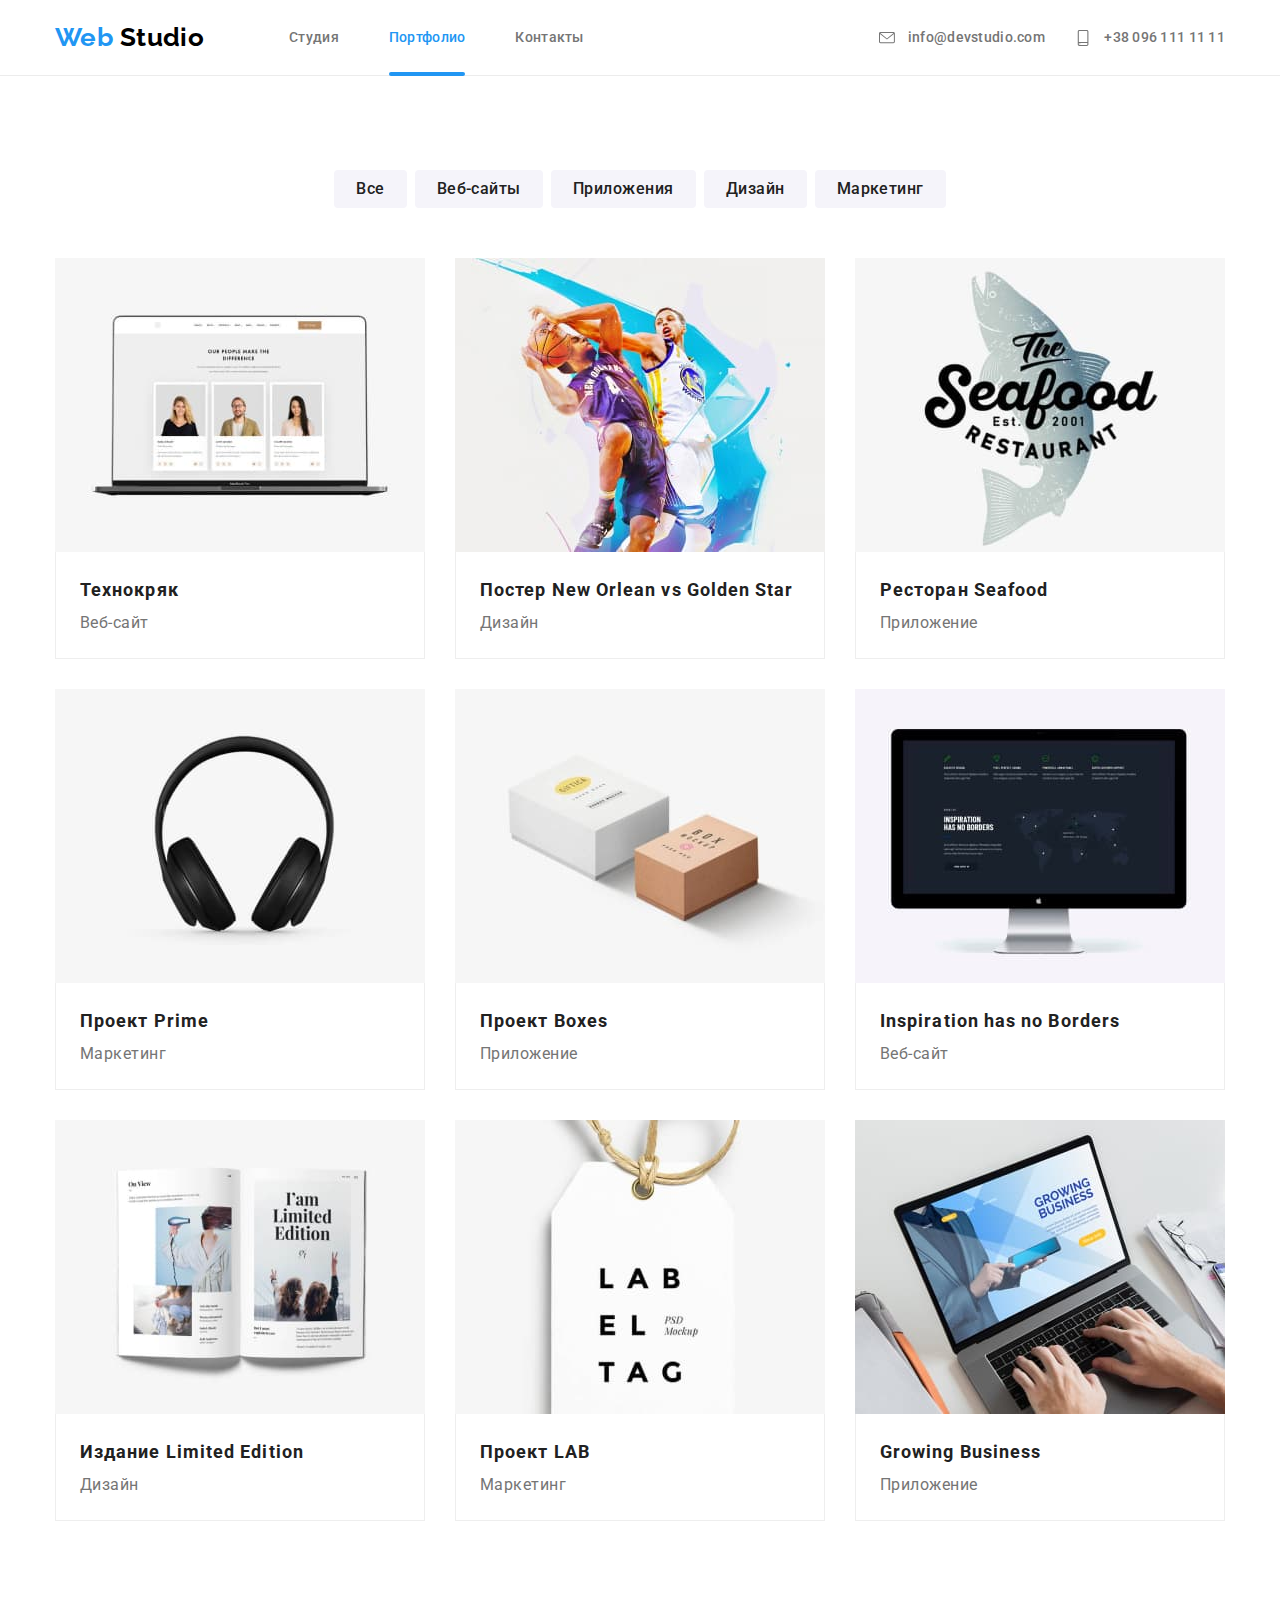
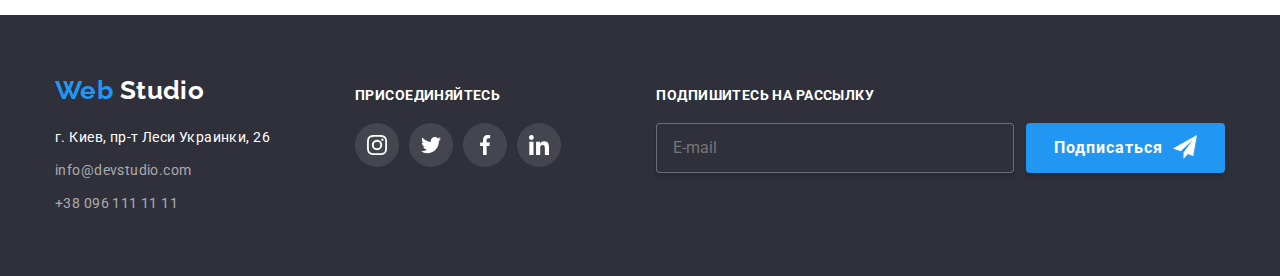
==== portfolio.html @ bd6f2a19 "hw08-ver_0_01" ====
<!DOCTYPE html>
<html lang="ru">
  <head>
    <meta charset="UTF-8" />
    <meta name="viewport" content="width=device-width, initial-scale=1.0" />
    <title>
      Web Studio::Portfolio
    </title>
    <link
      href="https://fonts.googleapis.com/css2?family=Raleway:wght@400;700&family=Roboto:wght@400;500;700;900&display=swap"
      rel="stylesheet"
    />
    <link rel="stylesheet" href="./css/main.min.css" />
  </head>

  <body>
    <header class="page-header">
      <div class="page-header__wrapper container">
        <a href="./index.html" class="logo page-header__logo">
          Web
          <span class="logo--black">Studio</span>
        </a>
        <nav class="page-header__nav">
          <ul class="nav-list">
            <li>
              <a href="./index.html" aria-label="Гланая страница">Студия</a>
            </li>
            <li>
              <a href="./portfolio.html" class="active" aria-label="Портфолио">Портфолио</a>
            </li>
            <li>
              <a href="#" aria-label="Контакты">Контакты</a>
            </li>
          </ul>
        </nav>

        <ul class="header-contacts">
          <li>
            <a href="mailto:info@devstudio.com" aria-label="Написать письмо нам">
              <span class="header-contacts__icon">
                <svg width="16" height="16">
                  <use href="./images/sprite-min.svg#icon-email"></use>
                </svg>
              </span>
              info@devstudio.com
            </a>
          </li>
          <li>
            <a href="tel:+380961111111" aria-label="Позвонить нам">
              <span class="header-contacts__icon">
                <svg width="16" height="16">
                  <use href="./images/sprite-min.svg#icon-phone"></use>
                </svg>
              </span>
              +38 096 111 11 11
            </a>
          </li>
        </ul>
      </div>
    </header>

    <main>
      <section class="section-portfolio container">
        <h1 class="visually-hidden">Портфолио</h1>
        <div class="portfolio-filter">
          <button type="button" class="portfolio-filter__item">Все</button>
          <button type="button" class="portfolio-filter__item">Веб-сайты</button>
          <button type="button" class="portfolio-filter__item">Приложения</button>
          <button type="button" class="portfolio-filter__item">Дизайн</button>
          <button type="button" class="portfolio-filter__item">Маркетинг</button>
        </div>
        <ul class="portfolio-list">
          <li>
            <a href="#">
              <div class="portfolio-list__img">
                <img src="./images/content/img/portfolio/img-1.jpg" alt="Изображение 1" />
                <div class="portfolio-list__p">
                  <p>
                    Технокряк это современная площадка распространения коронавируса. Компании
                    используют эту платформу для цифрового шпионажа и атак на защищённые сервера
                    конкурентов.Технокряк это современная площадка распространения коронавируса.
                    Компании используют эту платформу для цифрового шпионажа и атак на защищённые
                    сервера конкурентов.Технокряк это современная площадка распространения
                    коронавируса. Компании используют эту платформу для цифрового шпионажа и атак на
                    защищённые сервера конкурентов.Технокряк это современная площадка
                    распространения коронавируса. Компании используют эту платформу для цифрового
                    шпионажа и атак на защищённые сервера конкурентов.Технокряк это современная
                    площадка распространения коронавируса. Компании используют эту платформу для
                    цифрового шпионажа и атак на защищённые сервера конкурентов.Технокряк это
                    современная площадка распространения коронавируса. Компании используют эту
                    платформу для цифрового шпионажа и атак на защищённые сервера конкурентов.
                  </p>
                </div>
              </div>
              <!-- </div> -->
              <div class="portfolio-list__text">
                <h2>Технокряк</h2>
                <p>Веб-сайт</p>
              </div>
            </a>
          </li>
          <li>
            <a href="#">
              <div class="portfolio-list__img">
                <img src="./images/content/img/portfolio/img-2.jpg" alt="Изображение 2" />
                <div class="portfolio-list__p">
                  <p>
                    Технокряк это современная площадка распространения коронавируса. Компании
                    используют эту платформу для цифрового шпионажа и атак на защищённые сервера
                    конкурентов.
                  </p>
                </div>
              </div>
              <div class="portfolio-list__text">
                <h2>Постер New Orlean vs Golden Star</h2>
                <p>Дизайн</p>
              </div>
            </a>
          </li>
          <li>
            <a href="#">
              <div class="portfolio-list__img">
                <img src="./images/content/img/portfolio/img-3.jpg" alt="Изображение 3" />
                <div class="portfolio-list__p">
                  <p>
                    Технокряк это современная площадка распространения коронавируса. Компании
                    используют эту платформу для цифрового шпионажа и атак на защищённые сервера
                    конкурентов.
                  </p>
                </div>
              </div>
              <div class="portfolio-list__text">
                <h2>Ресторан Seafood</h2>
                <p>Приложение</p>
              </div>
            </a>
          </li>
          <li>
            <a href="#">
              <div class="portfolio-list__img">
                <img src="./images/content/img/portfolio/img-4.jpg" alt="Изображение 4" />
                <div class="portfolio-list__p">
                  <p>
                    Технокряк это современная площадка распространения коронавируса. Компании
                    используют эту платформу для цифрового шпионажа и атак на защищённые сервера
                    конкурентов.
                  </p>
                </div>
              </div>
              <div class="portfolio-list__text">
                <h2>Проект Prime</h2>
                <p>Маркетинг</p>
              </div>
            </a>
          </li>
          <li>
            <a href="#">
              <div class="portfolio-list__img">
                <img src="./images/content/img/portfolio/img-5.jpg" alt="Изображение 5" />
                <div class="portfolio-list__p">
                  <p>
                    Технокряк это современная площадка распространения коронавируса. Компании
                    используют эту платформу для цифрового шпионажа и атак на защищённые сервера
                    конкурентов.
                  </p>
                </div>
              </div>
              <div class="portfolio-list__text">
                <h2>Проект Boxes</h2>
                <p>Приложение</p>
              </div>
            </a>
          </li>
          <li>
            <a href="#">
              <div class="portfolio-list__img">
                <img src="./images/content/img/portfolio/img-6.jpg" alt="Изображение 6" />
                <div class="portfolio-list__p">
                  <p>
                    Технокряк это современная площадка распространения коронавируса. Компании
                    используют эту платформу для цифрового шпионажа и атак на защищённые сервера
                    конкурентов.
                  </p>
                </div>
              </div>
              <div class="portfolio-list__text">
                <h2>Inspiration has no Borders</h2>
                <p>Веб-сайт</p>
              </div>
            </a>
          </li>
          <li>
            <a href="#">
              <div class="portfolio-list__img">
                <img src="./images/content/img/portfolio/img-7.jpg" alt="Изображение 7" />
                <div class="portfolio-list__p">
                  <p>
                    Технокряк это современная площадка распространения коронавируса. Компании
                    используют эту платформу для цифрового шпионажа и атак на защищённые сервера
                    конкурентов.
                  </p>
                </div>
              </div>
              <div class="portfolio-list__text">
                <h2>Издание Limited Edition</h2>
                <p>Дизайн</p>
              </div>
            </a>
          </li>
          <li>
            <a href="#">
              <div class="portfolio-list__img">
                <img src="./images/content/img/portfolio/img-8.jpg" alt="Изображение 8" />
                <div class="portfolio-list__p">
                  <p>
                    Технокряк это современная площадка распространения коронавируса. Компании
                    используют эту платформу для цифрового шпионажа и атак на защищённые сервера
                    конкурентов.
                  </p>
                </div>
              </div>
              <div class="portfolio-list__text">
                <h2>Проект LAB</h2>
                <p>Маркетинг</p>
              </div>
            </a>
          </li>
          <li>
            <a href="#">
              <div class="portfolio-list__img">
                <img src="./images/content/img/portfolio/img-9.jpg" alt="Изображение 9" />
                <div class="portfolio-list__p">
                  <p>
                    Технокряк это современная площадка распространения коронавируса. Компании
                    используют эту платформу для цифрового шпионажа и атак на защищённые сервера
                    конкурентов.
                  </p>
                </div>
              </div>
              <div class="portfolio-list__text">
                <h2>Growing Business</h2>
                <p>Приложение</p>
              </div>
            </a>
          </li>
        </ul>
      </section>
    </main>

    <!-- Footer -->
    <footer class="page-footer">
      <div class="page-footer__wrapper container">
        <!-- Contacts -->
        <section class="footer-left">
          <h2 class="visually-hidden">
            Контакты
          </h2>
          <a href="./index.html" class="logo footer-left__logo">
            Web
            <span class="logo--white">Studio</span>
          </a>
          <address class="footer-contacts">
            <ul class="footer-contacts__list">
              <li>
                <p>
                  г. Киев, пр-т Леси Украинки, 26
                </p>
              </li>
              <li>
                <a href="mailto:info@devstudio.com">info@devstudio.com</a>
              </li>
              <li>
                <a href="tel:+380961111111">+38 096 111 11 11</a>
              </li>
            </ul>
          </address>
        </section>

        <!-- Follow me -->
        <section class="footer-center footer-section-follow-me">
          <h2 class="visually-hidden">Мы в социальных сетях</h2>
          <b>присоединяйтесь</b>
          <ul class="footer-follow-me">
            <li>
              <a href="#" aria-label="Ссылка на Instagram" class="social-icon social-icon--dark">
                <svg width="20px" height="20px">
                  <use href="./images/sprite-min.svg#icon-instagram"></use>
                </svg>
              </a>
            </li>
            <li>
              <a href="#" aria-label="Ссылка на Twitter" class="social-icon social-icon--dark">
                <svg width="20px" height="20px">
                  <use href="./images/sprite-min.svg#icon-twitter"></use>
                </svg>
              </a>
            </li>
            <li>
              <a href="#" aria-label="Ссылка на Facebook" class="social-icon social-icon--dark">
                <svg width="20px" height="20px">
                  <use href="./images/sprite-min.svg#icon-facebook"></use>
                </svg>
              </a>
            </li>
            <li>
              <a href="#" aria-label="Ссылка на Linkedin" class="social-icon social-icon--dark">
                <svg width="20px" height="20px">
                  <use href="./images/sprite-min.svg#icon-linkedin"></use>
                </svg>
              </a>
            </li>
          </ul>
        </section>

        <!-- Subscribe -->
        <section class="footer-right footer-section-subscribe">
          <h2 class="visually-hidden">Подписка на рассылку</h2>
          <b>Подпишитесь на рассылку</b>
          <form class="form-subscribe" autocomplete="off">
            <label class="form-subscribe-field">
              <input type="email" class="form-subscribe-input" name="mail" placeholder="E-mail" />
            </label>
            <button type="submit" class="form-subscribe-submit">
              <span class="form-subscribe-label">Подписаться</span>
              <span class="form-subscribe-icon">
                <svg width="24px" height="24px">
                  <use href="./images/sprite-min.svg#icon-send"></use>
                </svg>
              </span>
            </button>
          </form>
        </section>
      </div>
    </footer>
  </body>
</html>
---- css/main.min.css ----
/*! modern-normalize v0.7.0 | MIT License | https://github.com/sindresorhus/modern-normalize */*,*::before,*::after{-webkit-box-sizing:border-box;box-sizing:border-box}:root{-moz-tab-size:4;-o-tab-size:4;tab-size:4}html{line-height:1.15;-webkit-text-size-adjust:100%}body{margin:0}body{font-family:system-ui,-apple-system,"Segoe UI",Roboto,Helvetica,Arial,sans-serif,"Apple Color Emoji","Segoe UI Emoji"}hr{height:0}abbr[title]{-webkit-text-decoration:underline dotted;text-decoration:underline dotted}b,strong{font-weight:bolder}code,kbd,samp,pre{font-family:ui-monospace, SFMono-Regular, Consolas, 'Liberation Mono', Menlo, monospace;font-size:1em}small{font-size:80%}sub,sup{font-size:75%;line-height:0;position:relative;vertical-align:baseline}sub{bottom:-0.25em}sup{top:-0.5em}button,input,optgroup,select,textarea{font-family:inherit;font-size:100%;line-height:1.15;margin:0}button,select{text-transform:none}button,[type='button'],[type='reset'],[type='submit']{-webkit-appearance:button}button::-moz-focus-inner,[type='button']::-moz-focus-inner,[type='reset']::-moz-focus-inner,[type='submit']::-moz-focus-inner{border-style:none;padding:0}button:-moz-focusring,[type='button']:-moz-focusring,[type='reset']:-moz-focusring,[type='submit']:-moz-focusring{outline:1px dotted ButtonText}legend{padding:0}progress{vertical-align:baseline}[type='number']::-webkit-inner-spin-button,[type='number']::-webkit-outer-spin-button{height:auto}[type='search']{-webkit-appearance:textfield;outline-offset:-2px}[type='search']::-webkit-search-decoration{-webkit-appearance:none}::-webkit-file-upload-button{-webkit-appearance:button;font:inherit}summary{display:list-item}ul{margin:0;padding:0;list-style:none}.section-works h2,.section-team h2,.section-clients h2,.modal h2{margin-bottom:50px;font-size:36px;font-weight:700;letter-spacing:.03em;line-height:1.17;color:#212121}.skills-list h3,.works-list__descr h3{text-align:left;font-size:14px;font-weight:700;text-transform:uppercase;letter-spacing:.03em;line-height:1.14;color:#212121}body{font-family:"Roboto",sans-serif;font-size:14px;letter-spacing:.03em;background-color:#fff;color:#757575}a,a:visited{text-decoration:none}h1,h2,h3,h4,h5,h6{margin:0;text-align:center}img{display:block}.container{width:1200px;margin-left:auto;margin-right:auto;padding:0 15px}.visually-hidden{position:absolute;width:1px;height:1px;margin:-1px;border:0;padding:0;clip:rect(0 0 0 0);overflow:hidden}.logo{display:inline-block;font-family:"Raleway",sans-serif;font-size:26px;font-weight:700;line-height:1.19;color:#2196f3}.logo:visited{color:#2196f3}.logo--black{color:#000}.logo--white{color:#fff}.social-icon{display:-webkit-box;display:-ms-flexbox;display:flex;-webkit-box-align:center;-ms-flex-align:center;align-items:center;-webkit-box-pack:center;-ms-flex-pack:center;justify-content:center;width:44px;height:44px;border-radius:50%;background-color:#fff;fill:#afb1b8;-webkit-transition:background-color 250ms cubic-bezier(0.4, 0, 0.2, 1) 0ms,fill 250ms cubic-bezier(0.4, 0, 0.2, 1) 0ms;transition:background-color 250ms cubic-bezier(0.4, 0, 0.2, 1) 0ms,fill 250ms cubic-bezier(0.4, 0, 0.2, 1) 0ms}.social-icon--dark{background-color:rgba(255,255,255,0.1);fill:#fff}.social-icon:hover,.social-icon:focus{background-color:#2196f3;fill:#fff}.page-header{border-bottom:1px solid #ececec}.page-header__wrapper{display:-webkit-box;display:-ms-flexbox;display:flex;-webkit-box-align:center;-ms-flex-align:center;align-items:center;-webkit-box-pack:start;-ms-flex-pack:start;justify-content:flex-start}.page-header__logo{margin-right:85px}.page-header__nav{margin-right:auto}.nav-list{display:-webkit-box;display:-ms-flexbox;display:flex;font-weight:500;letter-spacing:.02em}.nav-list>li:not(:last-child){margin-right:50px}.nav-list>li>a{display:block;position:relative;line-height:75px;color:inherit;-webkit-transition:color 250ms cubic-bezier(0.4, 0, 0.2, 1) 0ms;transition:color 250ms cubic-bezier(0.4, 0, 0.2, 1) 0ms}.nav-list a:hover,.nav-list a:focus,.nav-list .active{color:#2196f3}.nav-list .active::after{content:'';position:absolute;left:0;bottom:-1px;width:100%;height:4px;border-radius:2px;background-color:#2196f3}.header-contacts{display:-webkit-box;display:-ms-flexbox;display:flex;-webkit-box-align:center;-ms-flex-align:center;align-items:center;-webkit-box-pack:start;-ms-flex-pack:start;justify-content:flex-start}.header-contacts>li:not(:last-child){margin-right:30px}.header-contacts a{font-weight:500;letter-spacing:.02em;color:inherit;fill:currentColor;-webkit-transition:color 250ms cubic-bezier(0.4, 0, 0.2, 1) 0ms,fill 250ms cubic-bezier(0.4, 0, 0.2, 1) 0ms;transition:color 250ms cubic-bezier(0.4, 0, 0.2, 1) 0ms,fill 250ms cubic-bezier(0.4, 0, 0.2, 1) 0ms}.header-contacts a:hover,.header-contacts a:focus{color:#2196f3;fill:#2196f3}.header-contacts__icon{padding-right:10px;vertical-align:middle;line-height:0}.section-hero{max-width:1600px;margin-left:auto;margin-right:auto;margin-bottom:94px;padding:200px 0;text-align:center;background-color:#000;background-image:-webkit-gradient(linear, left top, right top, from(rgba(47,48,58,0.8)), to(rgba(47,48,58,0.8))),url("../images/decor/img/hero.jpg");background-image:linear-gradient(to right, rgba(47,48,58,0.8), rgba(47,48,58,0.8)),url("../images/decor/img/hero.jpg");background-repeat:no-repeat;background-position:center;background-size:cover}.section-hero h1{margin:0;margin-bottom:30px;font-size:44px;font-weight:900;text-transform:uppercase;letter-spacing:0.06em;line-height:1.36;color:#fff}.section-hero a{display:inline-block;padding:10px 32px;font-size:16px;font-weight:700;letter-spacing:.06em;line-height:1.88;background-color:#2196f3;color:#fff;border-radius:4px;-webkit-box-shadow:0 0 4px rgba(0,0,0,0.15);box-shadow:0 0 4px rgba(0,0,0,0.15)}.section-skills{margin-bottom:94px}.skills-list{display:-webkit-box;display:-ms-flexbox;display:flex;margin:0 -15px}.skills-list>li{width:calc((100% - 120px) / 4);margin:0 15px}.skills-list h3{margin-bottom:10px}.skills-list p{margin:0;line-height:1.71}.skills-list__svg{margin-bottom:30px;padding:25px 0;line-height:0;text-align:center;background-color:#f5f4fa;border-radius:4px}.section-works{margin-bottom:94px}.works-list{display:-webkit-box;display:-ms-flexbox;display:flex;margin:0 -15px}.works-list>li{display:-webkit-box;display:-ms-flexbox;display:flex;position:relative;margin:0 15px}.works-list__descr{position:absolute;left:0;bottom:0;width:100%;padding:27px 0;background-color:rgba(47,48,58,0.8)}.works-list__descr h3{text-align:center;color:#fff}.section-team{margin-bottom:94px;padding:94px 0;background-color:#f5f4fa}.team-list{display:-webkit-box;display:-ms-flexbox;display:flex;margin:0 -15px}.team-list>li{margin:0 15px;background-color:#fff;border-radius:0px 0px 4px 4px;-webkit-box-shadow:0px 2px 1px rgba(0,0,0,0.2),0px 1px 1px rgba(0,0,0,0.14),0px 1px 3px rgba(0,0,0,0.12);box-shadow:0px 2px 1px rgba(0,0,0,0.2),0px 1px 1px rgba(0,0,0,0.14),0px 1px 3px rgba(0,0,0,0.12)}.team-list h3{margin-top:30px;margin-bottom:10px;font-size:16px;font-weight:500;line-height:1.19;color:#212121}.team-list p{margin:0;font-size:16px;line-height:1.19;text-align:center}.team-list__social{display:-webkit-box;display:-ms-flexbox;display:flex;margin-top:16px;margin-bottom:24px;margin-left:27px;margin-right:27px}.team-list__social>li{margin:0 5px}.section-clients{margin-bottom:94px}.clients-list{display:-webkit-box;display:-ms-flexbox;display:flex;margin:0 -15px}.clients-list>li{width:170px;margin:0 15px;text-align:center}.clients-list__link{display:-webkit-box;display:-ms-flexbox;display:flex;-webkit-box-align:center;-ms-flex-align:center;align-items:center;-webkit-box-pack:center;-ms-flex-pack:center;justify-content:center;height:90px;border:1px solid;border-radius:4px;border-color:#afb1b8;fill:#afb1b8;-webkit-transition:border-color 250ms cubic-bezier(0.4, 0, 0.2, 1) 0ms,fill 250ms cubic-bezier(0.4, 0, 0.2, 1) 0ms;transition:border-color 250ms cubic-bezier(0.4, 0, 0.2, 1) 0ms,fill 250ms cubic-bezier(0.4, 0, 0.2, 1) 0ms}.clients-list__link:hover,.clients-list__link:focus{border-color:#2196f3;fill:#2196f3}.page-footer{padding:60px 0px;background-color:#2f303a}.page-footer b{display:block;margin-bottom:20px;text-transform:uppercase;color:#fff}.page-footer__wrapper{display:-webkit-box;display:-ms-flexbox;display:flex}.footer-left{width:300px}.footer-left__logo{margin-bottom:20px}.footer-contacts{font-style:normal;line-height:1.71}.footer-contacts__list>li:not(:last-child){padding-bottom:9px}.footer-contacts__list p{margin:0;color:#fff}.footer-contacts__list a{color:rgba(255,255,255,0.6)}.footer-center{margin-top:12px;margin-right:auto}.footer-follow-me{display:-webkit-box;display:-ms-flexbox;display:flex;margin-left:-5px;margin-right:-5px}.footer-follow-me>li{margin:0 5px}.footer-right{margin-top:12px}.form-subscribe{display:-webkit-inline-box;display:-ms-inline-flexbox;display:inline-flex;-webkit-box-align:center;-ms-flex-align:center;align-items:center;-webkit-box-pack:center;-ms-flex-pack:center;justify-content:center}.form-subscribe-input{width:358px;padding:14px 16px;margin:0;font-size:16px;line-height:1.25;color:rgba(255,255,255,0.6);border:1px solid rgba(255,255,255,0.3);-webkit-box-shadow:0px 4px 4px rgba(0,0,0,0.15);box-shadow:0px 4px 4px rgba(0,0,0,0.15);border-radius:4px;background-color:#2f303a;cursor:pointer;-webkit-transition:border-color 250ms cubic-bezier(0.4, 0, 0.2, 1) 0ms;transition:border-color 250ms cubic-bezier(0.4, 0, 0.2, 1) 0ms}.form-subscribe-input:focus{outline:none;border-color:#2196f3;cursor:text}.form-subscribe-submit{display:-webkit-box;display:-ms-flexbox;display:flex;-webkit-box-align:center;-ms-flex-align:center;align-items:center;-webkit-box-pack:center;-ms-flex-pack:center;justify-content:center;margin-left:12px;padding:10px 28px;cursor:pointer;background:#2196f3;border:none;border-radius:4px;-webkit-box-shadow:0px 4px 4px rgba(0,0,0,0.15);box-shadow:0px 4px 4px rgba(0,0,0,0.15);fill:#fff}.form-subscribe-label{font-size:16px;font-weight:700;line-height:1.88;letter-spacing:.06em;color:#fff}.form-subscribe-icon{margin-left:10px}.backdrop{position:fixed;top:0;left:0;width:100%;height:100%;background-color:rgba(0,0,0,0.2);opacity:1;-webkit-transition:opacity 250ms cubic-bezier(0.4, 0, 0.2, 1) 0ms;transition:opacity 250ms cubic-bezier(0.4, 0, 0.2, 1) 0ms}.backdrop.is-hidden{opacity:0;pointer-events:none}.modal{position:absolute;top:50%;left:50%;width:528px;padding:40px;-webkit-transform:translate(-50%, -50%) scale(1);transform:translate(-50%, -50%) scale(1);background-color:#fff;border-radius:4px;-webkit-box-shadow:0px 2px 1px rgba(0,0,0,0.2),0px 1px 1px rgba(0,0,0,0.14),0px 1px 3px rgba(0,0,0,0.12);box-shadow:0px 2px 1px rgba(0,0,0,0.2),0px 1px 1px rgba(0,0,0,0.14),0px 1px 3px rgba(0,0,0,0.12);-webkit-transition:-webkit-transform 250ms cubic-bezier(0.4, 0, 0.2, 1) 0ms;transition:-webkit-transform 250ms cubic-bezier(0.4, 0, 0.2, 1) 0ms;transition:transform 250ms cubic-bezier(0.4, 0, 0.2, 1) 0ms;transition:transform 250ms cubic-bezier(0.4, 0, 0.2, 1) 0ms, -webkit-transform 250ms cubic-bezier(0.4, 0, 0.2, 1) 0ms}.backdrop.is-hidden .modal{-webkit-transform:translate(-50%, -50%) scale(1.05);transform:translate(-50%, -50%) scale(1.05)}.modal h2{margin:0;margin-bottom:12px;font-size:20px;line-height:1.15}.btn-close{position:absolute;top:0;right:0;width:30px;height:30px;margin-top:8px;margin-right:8px;padding:0;line-height:0;cursor:pointer;border:1px solid rgba(0,0,0,0.1);border-radius:50%;background-color:#fff;fill:#000;-webkit-transition:fill 250ms cubic-bezier(0.4, 0, 0.2, 1) 0ms;transition:fill 250ms cubic-bezier(0.4, 0, 0.2, 1) 0ms}.btn-close:hover,.btn-close:focus{fill:#2196f3}.textarea-wrapper{position:relative;height:120px}.form-callback{padding-top:18px}.form-callback-field{position:relative;display:block;margin-bottom:28px}.form-callback-input{width:100%;margin:0;padding:12px 18px;padding-left:42px;font-size:14px;line-height:1.14;color:#757575;border:1px solid;border-color:rgba(33,33,33,0.2);border-radius:4px;cursor:pointer;-webkit-transition:border-color 250ms cubic-bezier(0.4, 0, 0.2, 1) 0ms;transition:border-color 250ms cubic-bezier(0.4, 0, 0.2, 1) 0ms}.form-callback-input:focus{outline:none;border-color:#2196f3}.form-callback-icon{position:absolute;top:50%;left:19px;-webkit-transform:translateY(-50%);transform:translateY(-50%);fill:#212121;-webkit-transition:fill 250ms cubic-bezier(0.4, 0, 0.2, 1) 0ms;transition:fill 250ms cubic-bezier(0.4, 0, 0.2, 1) 0ms}.form-callback-input:focus ~ .form-callback-icon{fill:#2196f3}.form-callback-icon--checkbox{display:inline-block;width:16px;height:15px;cursor:pointer;border:2px solid;border-color:#212121;border-radius:2px;background-color:#fff;-webkit-transition:border-color 250ms cubic-bezier(0.4, 0, 0.2, 1) 0ms,background-color 250ms cubic-bezier(0.4, 0, 0.2, 1) 0ms;transition:border-color 250ms cubic-bezier(0.4, 0, 0.2, 1) 0ms,background-color 250ms cubic-bezier(0.4, 0, 0.2, 1) 0ms}.form-callback-checkbox--input:focus ~ .form-callback-icon--checkbox{border:2px solid #2196f3;border-radius:2px}.form-callback-checkbox--input:checked ~ .form-callback-icon--checkbox{background-color:#2196f3;background-image:url("../images/decor/svg/src/check-full.svg");background-size:contain;background-origin:border-box;border:2px solid;border-color:transparent}.form-callback-label{position:absolute;top:50%;left:42px;font-size:14px;line-height:1.14;letter-spacing:.01em;color:#757575;-webkit-transform:translate(0px, -50%);transform:translate(0px, -50%);-webkit-transition:font-size 250ms cubic-bezier(0.4, 0, 0.2, 1) 0ms,line-height 250ms cubic-bezier(0.4, 0, 0.2, 1) 0ms,color 250ms cubic-bezier(0.4, 0, 0.2, 1) 0ms,-webkit-transform 250ms cubic-bezier(0.4, 0, 0.2, 1) 0ms;transition:font-size 250ms cubic-bezier(0.4, 0, 0.2, 1) 0ms,line-height 250ms cubic-bezier(0.4, 0, 0.2, 1) 0ms,color 250ms cubic-bezier(0.4, 0, 0.2, 1) 0ms,-webkit-transform 250ms cubic-bezier(0.4, 0, 0.2, 1) 0ms;transition:font-size 250ms cubic-bezier(0.4, 0, 0.2, 1) 0ms,line-height 250ms cubic-bezier(0.4, 0, 0.2, 1) 0ms,color 250ms cubic-bezier(0.4, 0, 0.2, 1) 0ms,transform 250ms cubic-bezier(0.4, 0, 0.2, 1) 0ms;transition:font-size 250ms cubic-bezier(0.4, 0, 0.2, 1) 0ms,line-height 250ms cubic-bezier(0.4, 0, 0.2, 1) 0ms,color 250ms cubic-bezier(0.4, 0, 0.2, 1) 0ms,transform 250ms cubic-bezier(0.4, 0, 0.2, 1) 0ms,-webkit-transform 250ms cubic-bezier(0.4, 0, 0.2, 1) 0ms}.form-callback-input:focus ~ .form-callback-label,.form-callback-input:not(:placeholder-shown) ~ .form-callback-label{font-size:12px;line-height:1.17;color:#2196f3;-webkit-transform:translate(-23px, -40px);transform:translate(-23px, -40px)}.form-callback-textarea{width:100%;height:100%;padding:12px 16px;resize:none;cursor:pointer;font-size:14px;letter-spacing:.01em;line-height:1.14;border:1px solid;border-color:rgba(33,33,33,0.2);border-radius:4px;color:#757575;-webkit-transition:border-color 250ms cubic-bezier(0.4, 0, 0.2, 1) 0ms;transition:border-color 250ms cubic-bezier(0.4, 0, 0.2, 1) 0ms}.form-callback-textarea:focus{cursor:text;outline:none;border-color:#2196f3}.form-callback-text{position:absolute;top:0;left:0;font-size:14px;line-height:1.14;letter-spacing:.01em;color:#757575;-webkit-transform:translate(16px, 12px);transform:translate(16px, 12px);-webkit-transition:font-size 250ms cubic-bezier(0.4, 0, 0.2, 1) 0ms,line-height 250ms cubic-bezier(0.4, 0, 0.2, 1) 0ms,color 250ms cubic-bezier(0.4, 0, 0.2, 1) 0ms,-webkit-transform 250ms cubic-bezier(0.4, 0, 0.2, 1) 0ms;transition:font-size 250ms cubic-bezier(0.4, 0, 0.2, 1) 0ms,line-height 250ms cubic-bezier(0.4, 0, 0.2, 1) 0ms,color 250ms cubic-bezier(0.4, 0, 0.2, 1) 0ms,-webkit-transform 250ms cubic-bezier(0.4, 0, 0.2, 1) 0ms;transition:font-size 250ms cubic-bezier(0.4, 0, 0.2, 1) 0ms,line-height 250ms cubic-bezier(0.4, 0, 0.2, 1) 0ms,color 250ms cubic-bezier(0.4, 0, 0.2, 1) 0ms,transform 250ms cubic-bezier(0.4, 0, 0.2, 1) 0ms;transition:font-size 250ms cubic-bezier(0.4, 0, 0.2, 1) 0ms,line-height 250ms cubic-bezier(0.4, 0, 0.2, 1) 0ms,color 250ms cubic-bezier(0.4, 0, 0.2, 1) 0ms,transform 250ms cubic-bezier(0.4, 0, 0.2, 1) 0ms,-webkit-transform 250ms cubic-bezier(0.4, 0, 0.2, 1) 0ms}.form-callback-textarea:focus ~ .form-callback-text,.form-callback-textarea:not(:placeholder-shown) ~ .form-callback-text{font-size:12px;line-height:1.17;color:#2196f3;-webkit-transform:translate(17px, -19px);transform:translate(17px, -19px)}.form-callback-text--checkbox{margin-left:7px;margin-right:4px;cursor:pointer}.form-callback-checkbox{display:-webkit-box;display:-ms-flexbox;display:flex;-webkit-box-align:center;-ms-flex-align:center;align-items:center;-webkit-box-pack:center;-ms-flex-pack:center;justify-content:center;margin-top:20px;margin-bottom:30px}.form-callback-checkbox--input{position:absolute;top:0;left:0;-webkit-appearance:none;-moz-appearance:none;appearance:none}.form-callback-checkbox a{color:#2196f3;text-decoration:underline}.form-callback-submit{display:block;width:200px;height:50px;margin-left:auto;margin-right:auto;padding:0;cursor:pointer;font-size:16px;font-weight:bold;letter-spacing:.06em;line-height:1.88;color:#fff;background-color:#2196f3;border:none;border-radius:4px;-webkit-box-shadow:0px 4px 4px rgba(0,0,0,0.15);box-shadow:0px 4px 4px rgba(0,0,0,0.15);-webkit-transition:background-color 250ms cubic-bezier(0.4, 0, 0.2, 1) 0ms;transition:background-color 250ms cubic-bezier(0.4, 0, 0.2, 1) 0ms}.form-callback-submit:hover,.form-callback-submit:focus{background-color:#188ce8}.section-portfolio{margin:94px auto}.section-portfolio p{margin:0}.portfolio-filter{display:-webkit-box;display:-ms-flexbox;display:flex;-webkit-box-align:center;-ms-flex-align:center;align-items:center;-webkit-box-pack:center;-ms-flex-pack:center;justify-content:center;margin-bottom:50px}.portfolio-filter__item{padding:6px 22px;cursor:pointer;font-size:16px;font-weight:500;line-height:1.62;letter-spacing:.03em;color:#212121;text-align:center;border:none;border-radius:4px;-webkit-box-shadow:none;box-shadow:none;background-color:#f5f4fa;-webkit-transition:all 250ms cubic-bezier(0.4, 0, 0.2, 1) 0ms;transition:all 250ms cubic-bezier(0.4, 0, 0.2, 1) 0ms}.portfolio-filter__item:not(:last-child){margin-right:8px}.portfolio-filter__item:hover,.portfolio-filter__item:focus{color:#fff;background-color:#2196f3;-webkit-box-shadow:0px 2px 2px rgba(0,0,0,0.12),0px 1px 2px rgba(0,0,0,0.08),0px 3px 1px rgba(0,0,0,0.1);box-shadow:0px 2px 2px rgba(0,0,0,0.12),0px 1px 2px rgba(0,0,0,0.08),0px 3px 1px rgba(0,0,0,0.1)}.portfolio-list{display:-webkit-box;display:-ms-flexbox;display:flex;-ms-flex-wrap:wrap;flex-wrap:wrap}.portfolio-list>li{width:calc((100% - 60px) / 3)}.portfolio-list>li>a{display:block;position:relative;overflow:hidden;-webkit-box-shadow:none;box-shadow:none;-webkit-transition:-webkit-box-shadow 250ms cubic-bezier(0.4, 0, 0.2, 1) 0ms;transition:-webkit-box-shadow 250ms cubic-bezier(0.4, 0, 0.2, 1) 0ms;transition:box-shadow 250ms cubic-bezier(0.4, 0, 0.2, 1) 0ms;transition:box-shadow 250ms cubic-bezier(0.4, 0, 0.2, 1) 0ms, -webkit-box-shadow 250ms cubic-bezier(0.4, 0, 0.2, 1) 0ms}.portfolio-list>li>a:hover,.portfolio-list>li>a:focus{-webkit-box-shadow:1px 4px 6px rgba(0,0,0,0.16),0px 4px 4px rgba(0,0,0,0.06),0px 1px 1px rgba(0,0,0,0.12);box-shadow:1px 4px 6px rgba(0,0,0,0.16),0px 4px 4px rgba(0,0,0,0.06),0px 1px 1px rgba(0,0,0,0.12)}.portfolio-list>li:not(:nth-child(3n)){margin-right:30px}.portfolio-list>li:not(:nth-last-child(-n+3)){margin-bottom:30px}.portfolio-list__img{position:relative}.portfolio-list__p{position:absolute;left:0;height:100%;padding:63px 24px;background-color:rgba(33,150,243,0.9);overflow:hidden;opacity:0;-webkit-transform:translateY(0);transform:translateY(0);-webkit-transition:-webkit-transform 250ms cubic-bezier(0.4, 0, 0.2, 1) 0ms;transition:-webkit-transform 250ms cubic-bezier(0.4, 0, 0.2, 1) 0ms;transition:transform 250ms cubic-bezier(0.4, 0, 0.2, 1) 0ms;transition:transform 250ms cubic-bezier(0.4, 0, 0.2, 1) 0ms, -webkit-transform 250ms cubic-bezier(0.4, 0, 0.2, 1) 0ms}.portfolio-list__p p{display:block;height:100%;overflow:hidden;font-size:18px;line-height:1.56;letter-spacing:.03em;color:#fff}.portfolio-list>li>a:hover .portfolio-list__p,.portfolio-list>li>a:focus .portfolio-list__p{-webkit-transform:translateY(-100%);transform:translateY(-100%);opacity:1}.portfolio-list__text{position:relative;padding:20px 24px;border:1px solid #eee;border-top:none;background-color:#fff}.portfolio-list__text h2{text-align:left;font-weight:700;font-size:18px;line-height:2;letter-spacing:.06em;color:#212121}.portfolio-list__text p{font-size:16px;line-height:1.88;letter-spacing:.03em;color:#757575}
/*# sourceMappingURL=main.min.css.map */
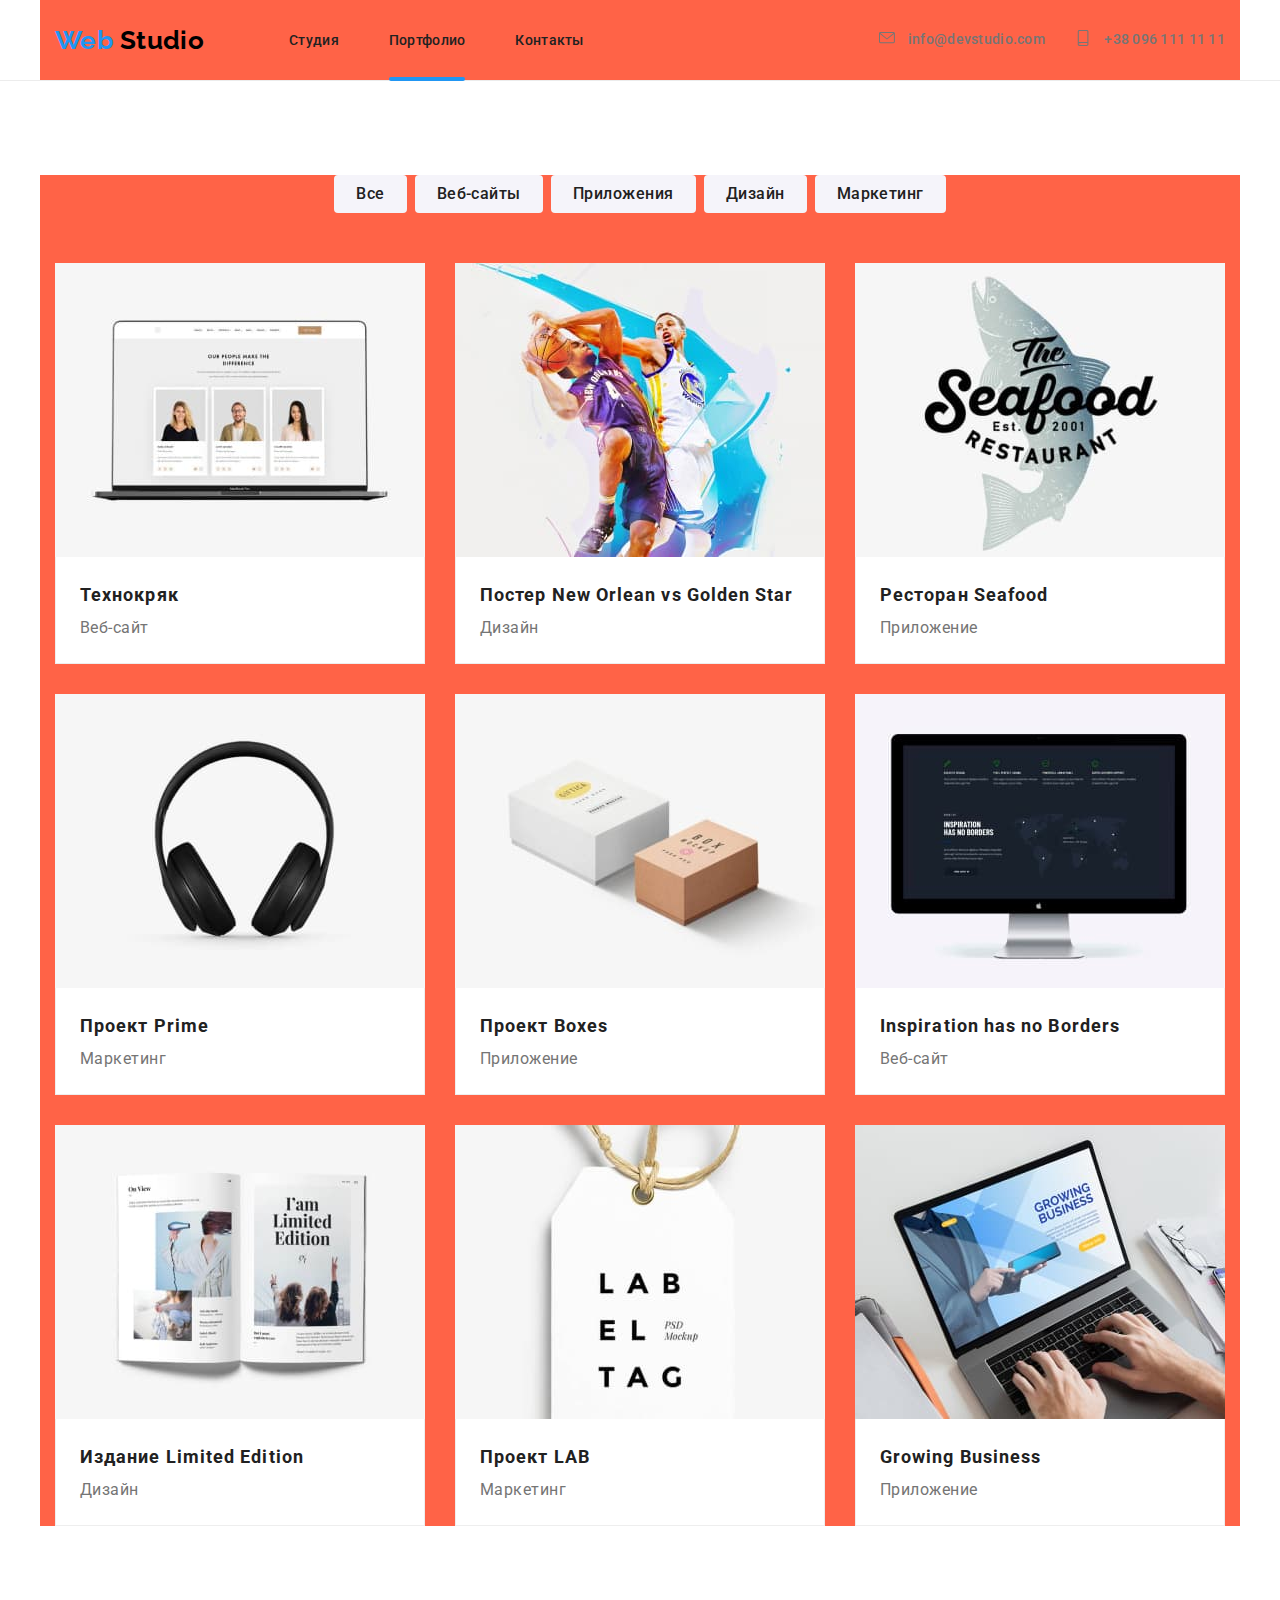
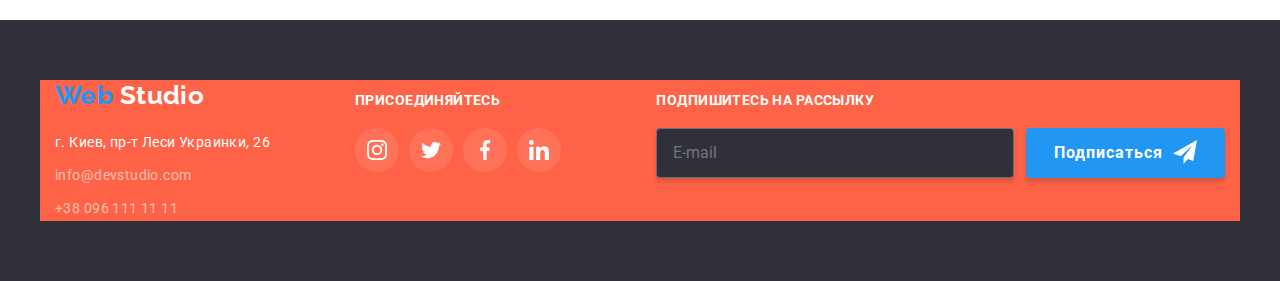
==== commit 3f275d5d: "hw08-ver_0_03" ====
--- a/portfolio.html
+++ b/portfolio.html
@@ -15,47 +15,68 @@
 
   <body>
     <header class="page-header">
-      <div class="page-header__wrapper container">
-        <a href="./index.html" class="logo page-header__logo">
-          Web
-          <span class="logo--black">Studio</span>
-        </a>
-        <nav class="page-header__nav">
-          <ul class="nav-list">
-            <li>
-              <a href="./index.html" aria-label="Гланая страница">Студия</a>
-            </li>
-            <li>
-              <a href="./portfolio.html" class="active" aria-label="Портфолио">Портфолио</a>
-            </li>
-            <li>
-              <a href="#" aria-label="Контакты">Контакты</a>
-            </li>
-          </ul>
-        </nav>
-
-        <ul class="header-contacts">
-          <li>
-            <a href="mailto:info@devstudio.com" aria-label="Написать письмо нам">
-              <span class="header-contacts__icon">
-                <svg width="16" height="16">
-                  <use href="./images/sprite-min.svg#icon-email"></use>
-                </svg>
-              </span>
-              info@devstudio.com
-            </a>
-          </li>
-          <li>
-            <a href="tel:+380961111111" aria-label="Позвонить нам">
-              <span class="header-contacts__icon">
-                <svg width="16" height="16">
-                  <use href="./images/sprite-min.svg#icon-phone"></use>
-                </svg>
-              </span>
-              +38 096 111 11 11
-            </a>
-          </li>
-        </ul>
+      <div class="container">
+        <div class="page-header__wrapper">
+          <a href="./index.html" class="logo page-header__logo">
+            Web
+            <span class="logo--black">Studio</span>
+          </a>
+          <div class="mobile-wrapper" id="mobile-menu" data-menu>
+            <nav class="page-header__nav">
+              <ul class="nav-list">
+                <li>
+                  <a href="./index.html" aria-label="Гланая страница">Студия</a>
+                </li>
+                <li>
+                  <a href="./portfolio.html" class="active" aria-label="Портфолио">Портфолио</a>
+                </li>
+                <li>
+                  <a href="#" aria-label="Контакты">Контакты</a>
+                </li>
+              </ul>
+            </nav>
+
+            <ul class="header-contacts">
+              <li>
+                <a href="mailto:info@devstudio.com" aria-label="Написать письмо нам">
+                  <span class="header-contacts__icon">
+                    <svg width="16" height="16">
+                      <use href="./images/sprite-min.svg#icon-email"></use>
+                    </svg>
+                  </span>
+                  info@devstudio.com
+                </a>
+              </li>
+              <li>
+                <a href="tel:+380961111111" aria-label="Позвонить нам">
+                  <span class="header-contacts__icon">
+                    <svg width="16" height="16">
+                      <use href="./images/sprite-min.svg#icon-phone"></use>
+                    </svg>
+                  </span>
+                  +38 096 111 11 11
+                </a>
+              </li>
+            </ul>
+          </div>
+
+          <!-- Menu for mobile with Button -->
+          <button
+            type="button"
+            class="mobile-button"
+            aria-expanded="false"
+            data-menu-button
+            aria-controls="mobile-menu"
+          >
+            <svg width="40px" height="40px" aria-label="Переключатель мобильного меню">
+              <use
+                class="mobile-button__open"
+                href="./images/sprite-min.svg#icon-mobile-menu"
+              ></use>
+              <use class="mobile-button__close" href="./images/sprite-min.svg#icon-close-2"></use>
+            </svg>
+          </button>
+        </div>
       </div>
     </header>
 
@@ -332,5 +353,7 @@
         </section>
       </div>
     </footer>
+
+    <script src="./js/menu.js"></script>
   </body>
 </html>
--- a/css/main.min.css
+++ b/css/main.min.css
@@ -1,2 +1,2 @@
-/*! modern-normalize v0.7.0 | MIT License | https://github.com/sindresorhus/modern-normalize */*,*::before,*::after{-webkit-box-sizing:border-box;box-sizing:border-box}:root{-moz-tab-size:4;-o-tab-size:4;tab-size:4}html{line-height:1.15;-webkit-text-size-adjust:100%}body{margin:0}body{font-family:system-ui,-apple-system,"Segoe UI",Roboto,Helvetica,Arial,sans-serif,"Apple Color Emoji","Segoe UI Emoji"}hr{height:0}abbr[title]{-webkit-text-decoration:underline dotted;text-decoration:underline dotted}b,strong{font-weight:bolder}code,kbd,samp,pre{font-family:ui-monospace, SFMono-Regular, Consolas, 'Liberation Mono', Menlo, monospace;font-size:1em}small{font-size:80%}sub,sup{font-size:75%;line-height:0;position:relative;vertical-align:baseline}sub{bottom:-0.25em}sup{top:-0.5em}button,input,optgroup,select,textarea{font-family:inherit;font-size:100%;line-height:1.15;margin:0}button,select{text-transform:none}button,[type='button'],[type='reset'],[type='submit']{-webkit-appearance:button}button::-moz-focus-inner,[type='button']::-moz-focus-inner,[type='reset']::-moz-focus-inner,[type='submit']::-moz-focus-inner{border-style:none;padding:0}button:-moz-focusring,[type='button']:-moz-focusring,[type='reset']:-moz-focusring,[type='submit']:-moz-focusring{outline:1px dotted ButtonText}legend{padding:0}progress{vertical-align:baseline}[type='number']::-webkit-inner-spin-button,[type='number']::-webkit-outer-spin-button{height:auto}[type='search']{-webkit-appearance:textfield;outline-offset:-2px}[type='search']::-webkit-search-decoration{-webkit-appearance:none}::-webkit-file-upload-button{-webkit-appearance:button;font:inherit}summary{display:list-item}ul{margin:0;padding:0;list-style:none}.section-works h2,.section-team h2,.section-clients h2,.modal h2{margin-bottom:50px;font-size:36px;font-weight:700;letter-spacing:.03em;line-height:1.17;color:#212121}.skills-list h3,.works-list__descr h3{text-align:left;font-size:14px;font-weight:700;text-transform:uppercase;letter-spacing:.03em;line-height:1.14;color:#212121}body{font-family:"Roboto",sans-serif;font-size:14px;letter-spacing:.03em;background-color:#fff;color:#757575}a,a:visited{text-decoration:none}h1,h2,h3,h4,h5,h6{margin:0;text-align:center}img{display:block}.container{width:1200px;margin-left:auto;margin-right:auto;padding:0 15px}.visually-hidden{position:absolute;width:1px;height:1px;margin:-1px;border:0;padding:0;clip:rect(0 0 0 0);overflow:hidden}.logo{display:inline-block;font-family:"Raleway",sans-serif;font-size:26px;font-weight:700;line-height:1.19;color:#2196f3}.logo:visited{color:#2196f3}.logo--black{color:#000}.logo--white{color:#fff}.social-icon{display:-webkit-box;display:-ms-flexbox;display:flex;-webkit-box-align:center;-ms-flex-align:center;align-items:center;-webkit-box-pack:center;-ms-flex-pack:center;justify-content:center;width:44px;height:44px;border-radius:50%;background-color:#fff;fill:#afb1b8;-webkit-transition:background-color 250ms cubic-bezier(0.4, 0, 0.2, 1) 0ms,fill 250ms cubic-bezier(0.4, 0, 0.2, 1) 0ms;transition:background-color 250ms cubic-bezier(0.4, 0, 0.2, 1) 0ms,fill 250ms cubic-bezier(0.4, 0, 0.2, 1) 0ms}.social-icon--dark{background-color:rgba(255,255,255,0.1);fill:#fff}.social-icon:hover,.social-icon:focus{background-color:#2196f3;fill:#fff}.page-header{border-bottom:1px solid #ececec}.page-header__wrapper{display:-webkit-box;display:-ms-flexbox;display:flex;-webkit-box-align:center;-ms-flex-align:center;align-items:center;-webkit-box-pack:start;-ms-flex-pack:start;justify-content:flex-start}.page-header__logo{margin-right:85px}.page-header__nav{margin-right:auto}.nav-list{display:-webkit-box;display:-ms-flexbox;display:flex;font-weight:500;letter-spacing:.02em}.nav-list>li:not(:last-child){margin-right:50px}.nav-list>li>a{display:block;position:relative;line-height:75px;color:inherit;-webkit-transition:color 250ms cubic-bezier(0.4, 0, 0.2, 1) 0ms;transition:color 250ms cubic-bezier(0.4, 0, 0.2, 1) 0ms}.nav-list a:hover,.nav-list a:focus,.nav-list .active{color:#2196f3}.nav-list .active::after{content:'';position:absolute;left:0;bottom:-1px;width:100%;height:4px;border-radius:2px;background-color:#2196f3}.header-contacts{display:-webkit-box;display:-ms-flexbox;display:flex;-webkit-box-align:center;-ms-flex-align:center;align-items:center;-webkit-box-pack:start;-ms-flex-pack:start;justify-content:flex-start}.header-contacts>li:not(:last-child){margin-right:30px}.header-contacts a{font-weight:500;letter-spacing:.02em;color:inherit;fill:currentColor;-webkit-transition:color 250ms cubic-bezier(0.4, 0, 0.2, 1) 0ms,fill 250ms cubic-bezier(0.4, 0, 0.2, 1) 0ms;transition:color 250ms cubic-bezier(0.4, 0, 0.2, 1) 0ms,fill 250ms cubic-bezier(0.4, 0, 0.2, 1) 0ms}.header-contacts a:hover,.header-contacts a:focus{color:#2196f3;fill:#2196f3}.header-contacts__icon{padding-right:10px;vertical-align:middle;line-height:0}.section-hero{max-width:1600px;margin-left:auto;margin-right:auto;margin-bottom:94px;padding:200px 0;text-align:center;background-color:#000;background-image:-webkit-gradient(linear, left top, right top, from(rgba(47,48,58,0.8)), to(rgba(47,48,58,0.8))),url("../images/decor/img/hero.jpg");background-image:linear-gradient(to right, rgba(47,48,58,0.8), rgba(47,48,58,0.8)),url("../images/decor/img/hero.jpg");background-repeat:no-repeat;background-position:center;background-size:cover}.section-hero h1{margin:0;margin-bottom:30px;font-size:44px;font-weight:900;text-transform:uppercase;letter-spacing:0.06em;line-height:1.36;color:#fff}.section-hero a{display:inline-block;padding:10px 32px;font-size:16px;font-weight:700;letter-spacing:.06em;line-height:1.88;background-color:#2196f3;color:#fff;border-radius:4px;-webkit-box-shadow:0 0 4px rgba(0,0,0,0.15);box-shadow:0 0 4px rgba(0,0,0,0.15)}.section-skills{margin-bottom:94px}.skills-list{display:-webkit-box;display:-ms-flexbox;display:flex;margin:0 -15px}.skills-list>li{width:calc((100% - 120px) / 4);margin:0 15px}.skills-list h3{margin-bottom:10px}.skills-list p{margin:0;line-height:1.71}.skills-list__svg{margin-bottom:30px;padding:25px 0;line-height:0;text-align:center;background-color:#f5f4fa;border-radius:4px}.section-works{margin-bottom:94px}.works-list{display:-webkit-box;display:-ms-flexbox;display:flex;margin:0 -15px}.works-list>li{display:-webkit-box;display:-ms-flexbox;display:flex;position:relative;margin:0 15px}.works-list__descr{position:absolute;left:0;bottom:0;width:100%;padding:27px 0;background-color:rgba(47,48,58,0.8)}.works-list__descr h3{text-align:center;color:#fff}.section-team{margin-bottom:94px;padding:94px 0;background-color:#f5f4fa}.team-list{display:-webkit-box;display:-ms-flexbox;display:flex;margin:0 -15px}.team-list>li{margin:0 15px;background-color:#fff;border-radius:0px 0px 4px 4px;-webkit-box-shadow:0px 2px 1px rgba(0,0,0,0.2),0px 1px 1px rgba(0,0,0,0.14),0px 1px 3px rgba(0,0,0,0.12);box-shadow:0px 2px 1px rgba(0,0,0,0.2),0px 1px 1px rgba(0,0,0,0.14),0px 1px 3px rgba(0,0,0,0.12)}.team-list h3{margin-top:30px;margin-bottom:10px;font-size:16px;font-weight:500;line-height:1.19;color:#212121}.team-list p{margin:0;font-size:16px;line-height:1.19;text-align:center}.team-list__social{display:-webkit-box;display:-ms-flexbox;display:flex;margin-top:16px;margin-bottom:24px;margin-left:27px;margin-right:27px}.team-list__social>li{margin:0 5px}.section-clients{margin-bottom:94px}.clients-list{display:-webkit-box;display:-ms-flexbox;display:flex;margin:0 -15px}.clients-list>li{width:170px;margin:0 15px;text-align:center}.clients-list__link{display:-webkit-box;display:-ms-flexbox;display:flex;-webkit-box-align:center;-ms-flex-align:center;align-items:center;-webkit-box-pack:center;-ms-flex-pack:center;justify-content:center;height:90px;border:1px solid;border-radius:4px;border-color:#afb1b8;fill:#afb1b8;-webkit-transition:border-color 250ms cubic-bezier(0.4, 0, 0.2, 1) 0ms,fill 250ms cubic-bezier(0.4, 0, 0.2, 1) 0ms;transition:border-color 250ms cubic-bezier(0.4, 0, 0.2, 1) 0ms,fill 250ms cubic-bezier(0.4, 0, 0.2, 1) 0ms}.clients-list__link:hover,.clients-list__link:focus{border-color:#2196f3;fill:#2196f3}.page-footer{padding:60px 0px;background-color:#2f303a}.page-footer b{display:block;margin-bottom:20px;text-transform:uppercase;color:#fff}.page-footer__wrapper{display:-webkit-box;display:-ms-flexbox;display:flex}.footer-left{width:300px}.footer-left__logo{margin-bottom:20px}.footer-contacts{font-style:normal;line-height:1.71}.footer-contacts__list>li:not(:last-child){padding-bottom:9px}.footer-contacts__list p{margin:0;color:#fff}.footer-contacts__list a{color:rgba(255,255,255,0.6)}.footer-center{margin-top:12px;margin-right:auto}.footer-follow-me{display:-webkit-box;display:-ms-flexbox;display:flex;margin-left:-5px;margin-right:-5px}.footer-follow-me>li{margin:0 5px}.footer-right{margin-top:12px}.form-subscribe{display:-webkit-inline-box;display:-ms-inline-flexbox;display:inline-flex;-webkit-box-align:center;-ms-flex-align:center;align-items:center;-webkit-box-pack:center;-ms-flex-pack:center;justify-content:center}.form-subscribe-input{width:358px;padding:14px 16px;margin:0;font-size:16px;line-height:1.25;color:rgba(255,255,255,0.6);border:1px solid rgba(255,255,255,0.3);-webkit-box-shadow:0px 4px 4px rgba(0,0,0,0.15);box-shadow:0px 4px 4px rgba(0,0,0,0.15);border-radius:4px;background-color:#2f303a;cursor:pointer;-webkit-transition:border-color 250ms cubic-bezier(0.4, 0, 0.2, 1) 0ms;transition:border-color 250ms cubic-bezier(0.4, 0, 0.2, 1) 0ms}.form-subscribe-input:focus{outline:none;border-color:#2196f3;cursor:text}.form-subscribe-submit{display:-webkit-box;display:-ms-flexbox;display:flex;-webkit-box-align:center;-ms-flex-align:center;align-items:center;-webkit-box-pack:center;-ms-flex-pack:center;justify-content:center;margin-left:12px;padding:10px 28px;cursor:pointer;background:#2196f3;border:none;border-radius:4px;-webkit-box-shadow:0px 4px 4px rgba(0,0,0,0.15);box-shadow:0px 4px 4px rgba(0,0,0,0.15);fill:#fff}.form-subscribe-label{font-size:16px;font-weight:700;line-height:1.88;letter-spacing:.06em;color:#fff}.form-subscribe-icon{margin-left:10px}.backdrop{position:fixed;top:0;left:0;width:100%;height:100%;background-color:rgba(0,0,0,0.2);opacity:1;-webkit-transition:opacity 250ms cubic-bezier(0.4, 0, 0.2, 1) 0ms;transition:opacity 250ms cubic-bezier(0.4, 0, 0.2, 1) 0ms}.backdrop.is-hidden{opacity:0;pointer-events:none}.modal{position:absolute;top:50%;left:50%;width:528px;padding:40px;-webkit-transform:translate(-50%, -50%) scale(1);transform:translate(-50%, -50%) scale(1);background-color:#fff;border-radius:4px;-webkit-box-shadow:0px 2px 1px rgba(0,0,0,0.2),0px 1px 1px rgba(0,0,0,0.14),0px 1px 3px rgba(0,0,0,0.12);box-shadow:0px 2px 1px rgba(0,0,0,0.2),0px 1px 1px rgba(0,0,0,0.14),0px 1px 3px rgba(0,0,0,0.12);-webkit-transition:-webkit-transform 250ms cubic-bezier(0.4, 0, 0.2, 1) 0ms;transition:-webkit-transform 250ms cubic-bezier(0.4, 0, 0.2, 1) 0ms;transition:transform 250ms cubic-bezier(0.4, 0, 0.2, 1) 0ms;transition:transform 250ms cubic-bezier(0.4, 0, 0.2, 1) 0ms, -webkit-transform 250ms cubic-bezier(0.4, 0, 0.2, 1) 0ms}.backdrop.is-hidden .modal{-webkit-transform:translate(-50%, -50%) scale(1.05);transform:translate(-50%, -50%) scale(1.05)}.modal h2{margin:0;margin-bottom:12px;font-size:20px;line-height:1.15}.btn-close{position:absolute;top:0;right:0;width:30px;height:30px;margin-top:8px;margin-right:8px;padding:0;line-height:0;cursor:pointer;border:1px solid rgba(0,0,0,0.1);border-radius:50%;background-color:#fff;fill:#000;-webkit-transition:fill 250ms cubic-bezier(0.4, 0, 0.2, 1) 0ms;transition:fill 250ms cubic-bezier(0.4, 0, 0.2, 1) 0ms}.btn-close:hover,.btn-close:focus{fill:#2196f3}.textarea-wrapper{position:relative;height:120px}.form-callback{padding-top:18px}.form-callback-field{position:relative;display:block;margin-bottom:28px}.form-callback-input{width:100%;margin:0;padding:12px 18px;padding-left:42px;font-size:14px;line-height:1.14;color:#757575;border:1px solid;border-color:rgba(33,33,33,0.2);border-radius:4px;cursor:pointer;-webkit-transition:border-color 250ms cubic-bezier(0.4, 0, 0.2, 1) 0ms;transition:border-color 250ms cubic-bezier(0.4, 0, 0.2, 1) 0ms}.form-callback-input:focus{outline:none;border-color:#2196f3}.form-callback-icon{position:absolute;top:50%;left:19px;-webkit-transform:translateY(-50%);transform:translateY(-50%);fill:#212121;-webkit-transition:fill 250ms cubic-bezier(0.4, 0, 0.2, 1) 0ms;transition:fill 250ms cubic-bezier(0.4, 0, 0.2, 1) 0ms}.form-callback-input:focus ~ .form-callback-icon{fill:#2196f3}.form-callback-icon--checkbox{display:inline-block;width:16px;height:15px;cursor:pointer;border:2px solid;border-color:#212121;border-radius:2px;background-color:#fff;-webkit-transition:border-color 250ms cubic-bezier(0.4, 0, 0.2, 1) 0ms,background-color 250ms cubic-bezier(0.4, 0, 0.2, 1) 0ms;transition:border-color 250ms cubic-bezier(0.4, 0, 0.2, 1) 0ms,background-color 250ms cubic-bezier(0.4, 0, 0.2, 1) 0ms}.form-callback-checkbox--input:focus ~ .form-callback-icon--checkbox{border:2px solid #2196f3;border-radius:2px}.form-callback-checkbox--input:checked ~ .form-callback-icon--checkbox{background-color:#2196f3;background-image:url("../images/decor/svg/src/check-full.svg");background-size:contain;background-origin:border-box;border:2px solid;border-color:transparent}.form-callback-label{position:absolute;top:50%;left:42px;font-size:14px;line-height:1.14;letter-spacing:.01em;color:#757575;-webkit-transform:translate(0px, -50%);transform:translate(0px, -50%);-webkit-transition:font-size 250ms cubic-bezier(0.4, 0, 0.2, 1) 0ms,line-height 250ms cubic-bezier(0.4, 0, 0.2, 1) 0ms,color 250ms cubic-bezier(0.4, 0, 0.2, 1) 0ms,-webkit-transform 250ms cubic-bezier(0.4, 0, 0.2, 1) 0ms;transition:font-size 250ms cubic-bezier(0.4, 0, 0.2, 1) 0ms,line-height 250ms cubic-bezier(0.4, 0, 0.2, 1) 0ms,color 250ms cubic-bezier(0.4, 0, 0.2, 1) 0ms,-webkit-transform 250ms cubic-bezier(0.4, 0, 0.2, 1) 0ms;transition:font-size 250ms cubic-bezier(0.4, 0, 0.2, 1) 0ms,line-height 250ms cubic-bezier(0.4, 0, 0.2, 1) 0ms,color 250ms cubic-bezier(0.4, 0, 0.2, 1) 0ms,transform 250ms cubic-bezier(0.4, 0, 0.2, 1) 0ms;transition:font-size 250ms cubic-bezier(0.4, 0, 0.2, 1) 0ms,line-height 250ms cubic-bezier(0.4, 0, 0.2, 1) 0ms,color 250ms cubic-bezier(0.4, 0, 0.2, 1) 0ms,transform 250ms cubic-bezier(0.4, 0, 0.2, 1) 0ms,-webkit-transform 250ms cubic-bezier(0.4, 0, 0.2, 1) 0ms}.form-callback-input:focus ~ .form-callback-label,.form-callback-input:not(:placeholder-shown) ~ .form-callback-label{font-size:12px;line-height:1.17;color:#2196f3;-webkit-transform:translate(-23px, -40px);transform:translate(-23px, -40px)}.form-callback-textarea{width:100%;height:100%;padding:12px 16px;resize:none;cursor:pointer;font-size:14px;letter-spacing:.01em;line-height:1.14;border:1px solid;border-color:rgba(33,33,33,0.2);border-radius:4px;color:#757575;-webkit-transition:border-color 250ms cubic-bezier(0.4, 0, 0.2, 1) 0ms;transition:border-color 250ms cubic-bezier(0.4, 0, 0.2, 1) 0ms}.form-callback-textarea:focus{cursor:text;outline:none;border-color:#2196f3}.form-callback-text{position:absolute;top:0;left:0;font-size:14px;line-height:1.14;letter-spacing:.01em;color:#757575;-webkit-transform:translate(16px, 12px);transform:translate(16px, 12px);-webkit-transition:font-size 250ms cubic-bezier(0.4, 0, 0.2, 1) 0ms,line-height 250ms cubic-bezier(0.4, 0, 0.2, 1) 0ms,color 250ms cubic-bezier(0.4, 0, 0.2, 1) 0ms,-webkit-transform 250ms cubic-bezier(0.4, 0, 0.2, 1) 0ms;transition:font-size 250ms cubic-bezier(0.4, 0, 0.2, 1) 0ms,line-height 250ms cubic-bezier(0.4, 0, 0.2, 1) 0ms,color 250ms cubic-bezier(0.4, 0, 0.2, 1) 0ms,-webkit-transform 250ms cubic-bezier(0.4, 0, 0.2, 1) 0ms;transition:font-size 250ms cubic-bezier(0.4, 0, 0.2, 1) 0ms,line-height 250ms cubic-bezier(0.4, 0, 0.2, 1) 0ms,color 250ms cubic-bezier(0.4, 0, 0.2, 1) 0ms,transform 250ms cubic-bezier(0.4, 0, 0.2, 1) 0ms;transition:font-size 250ms cubic-bezier(0.4, 0, 0.2, 1) 0ms,line-height 250ms cubic-bezier(0.4, 0, 0.2, 1) 0ms,color 250ms cubic-bezier(0.4, 0, 0.2, 1) 0ms,transform 250ms cubic-bezier(0.4, 0, 0.2, 1) 0ms,-webkit-transform 250ms cubic-bezier(0.4, 0, 0.2, 1) 0ms}.form-callback-textarea:focus ~ .form-callback-text,.form-callback-textarea:not(:placeholder-shown) ~ .form-callback-text{font-size:12px;line-height:1.17;color:#2196f3;-webkit-transform:translate(17px, -19px);transform:translate(17px, -19px)}.form-callback-text--checkbox{margin-left:7px;margin-right:4px;cursor:pointer}.form-callback-checkbox{display:-webkit-box;display:-ms-flexbox;display:flex;-webkit-box-align:center;-ms-flex-align:center;align-items:center;-webkit-box-pack:center;-ms-flex-pack:center;justify-content:center;margin-top:20px;margin-bottom:30px}.form-callback-checkbox--input{position:absolute;top:0;left:0;-webkit-appearance:none;-moz-appearance:none;appearance:none}.form-callback-checkbox a{color:#2196f3;text-decoration:underline}.form-callback-submit{display:block;width:200px;height:50px;margin-left:auto;margin-right:auto;padding:0;cursor:pointer;font-size:16px;font-weight:bold;letter-spacing:.06em;line-height:1.88;color:#fff;background-color:#2196f3;border:none;border-radius:4px;-webkit-box-shadow:0px 4px 4px rgba(0,0,0,0.15);box-shadow:0px 4px 4px rgba(0,0,0,0.15);-webkit-transition:background-color 250ms cubic-bezier(0.4, 0, 0.2, 1) 0ms;transition:background-color 250ms cubic-bezier(0.4, 0, 0.2, 1) 0ms}.form-callback-submit:hover,.form-callback-submit:focus{background-color:#188ce8}.section-portfolio{margin:94px auto}.section-portfolio p{margin:0}.portfolio-filter{display:-webkit-box;display:-ms-flexbox;display:flex;-webkit-box-align:center;-ms-flex-align:center;align-items:center;-webkit-box-pack:center;-ms-flex-pack:center;justify-content:center;margin-bottom:50px}.portfolio-filter__item{padding:6px 22px;cursor:pointer;font-size:16px;font-weight:500;line-height:1.62;letter-spacing:.03em;color:#212121;text-align:center;border:none;border-radius:4px;-webkit-box-shadow:none;box-shadow:none;background-color:#f5f4fa;-webkit-transition:all 250ms cubic-bezier(0.4, 0, 0.2, 1) 0ms;transition:all 250ms cubic-bezier(0.4, 0, 0.2, 1) 0ms}.portfolio-filter__item:not(:last-child){margin-right:8px}.portfolio-filter__item:hover,.portfolio-filter__item:focus{color:#fff;background-color:#2196f3;-webkit-box-shadow:0px 2px 2px rgba(0,0,0,0.12),0px 1px 2px rgba(0,0,0,0.08),0px 3px 1px rgba(0,0,0,0.1);box-shadow:0px 2px 2px rgba(0,0,0,0.12),0px 1px 2px rgba(0,0,0,0.08),0px 3px 1px rgba(0,0,0,0.1)}.portfolio-list{display:-webkit-box;display:-ms-flexbox;display:flex;-ms-flex-wrap:wrap;flex-wrap:wrap}.portfolio-list>li{width:calc((100% - 60px) / 3)}.portfolio-list>li>a{display:block;position:relative;overflow:hidden;-webkit-box-shadow:none;box-shadow:none;-webkit-transition:-webkit-box-shadow 250ms cubic-bezier(0.4, 0, 0.2, 1) 0ms;transition:-webkit-box-shadow 250ms cubic-bezier(0.4, 0, 0.2, 1) 0ms;transition:box-shadow 250ms cubic-bezier(0.4, 0, 0.2, 1) 0ms;transition:box-shadow 250ms cubic-bezier(0.4, 0, 0.2, 1) 0ms, -webkit-box-shadow 250ms cubic-bezier(0.4, 0, 0.2, 1) 0ms}.portfolio-list>li>a:hover,.portfolio-list>li>a:focus{-webkit-box-shadow:1px 4px 6px rgba(0,0,0,0.16),0px 4px 4px rgba(0,0,0,0.06),0px 1px 1px rgba(0,0,0,0.12);box-shadow:1px 4px 6px rgba(0,0,0,0.16),0px 4px 4px rgba(0,0,0,0.06),0px 1px 1px rgba(0,0,0,0.12)}.portfolio-list>li:not(:nth-child(3n)){margin-right:30px}.portfolio-list>li:not(:nth-last-child(-n+3)){margin-bottom:30px}.portfolio-list__img{position:relative}.portfolio-list__p{position:absolute;left:0;height:100%;padding:63px 24px;background-color:rgba(33,150,243,0.9);overflow:hidden;opacity:0;-webkit-transform:translateY(0);transform:translateY(0);-webkit-transition:-webkit-transform 250ms cubic-bezier(0.4, 0, 0.2, 1) 0ms;transition:-webkit-transform 250ms cubic-bezier(0.4, 0, 0.2, 1) 0ms;transition:transform 250ms cubic-bezier(0.4, 0, 0.2, 1) 0ms;transition:transform 250ms cubic-bezier(0.4, 0, 0.2, 1) 0ms, -webkit-transform 250ms cubic-bezier(0.4, 0, 0.2, 1) 0ms}.portfolio-list__p p{display:block;height:100%;overflow:hidden;font-size:18px;line-height:1.56;letter-spacing:.03em;color:#fff}.portfolio-list>li>a:hover .portfolio-list__p,.portfolio-list>li>a:focus .portfolio-list__p{-webkit-transform:translateY(-100%);transform:translateY(-100%);opacity:1}.portfolio-list__text{position:relative;padding:20px 24px;border:1px solid #eee;border-top:none;background-color:#fff}.portfolio-list__text h2{text-align:left;font-weight:700;font-size:18px;line-height:2;letter-spacing:.06em;color:#212121}.portfolio-list__text p{font-size:16px;line-height:1.88;letter-spacing:.03em;color:#757575}
+/*! modern-normalize v0.7.0 | MIT License | https://github.com/sindresorhus/modern-normalize */*,*::before,*::after{-webkit-box-sizing:border-box;box-sizing:border-box}:root{-moz-tab-size:4;-o-tab-size:4;tab-size:4}html{line-height:1.15;-webkit-text-size-adjust:100%}body{margin:0}body{font-family:system-ui,-apple-system,"Segoe UI",Roboto,Helvetica,Arial,sans-serif,"Apple Color Emoji","Segoe UI Emoji"}hr{height:0}abbr[title]{-webkit-text-decoration:underline dotted;text-decoration:underline dotted}b,strong{font-weight:bolder}code,kbd,samp,pre{font-family:ui-monospace, SFMono-Regular, Consolas, 'Liberation Mono', Menlo, monospace;font-size:1em}small{font-size:80%}sub,sup{font-size:75%;line-height:0;position:relative;vertical-align:baseline}sub{bottom:-0.25em}sup{top:-0.5em}button,input,optgroup,select,textarea{font-family:inherit;font-size:100%;line-height:1.15;margin:0}button,select{text-transform:none}button,[type='button'],[type='reset'],[type='submit']{-webkit-appearance:button}button::-moz-focus-inner,[type='button']::-moz-focus-inner,[type='reset']::-moz-focus-inner,[type='submit']::-moz-focus-inner{border-style:none;padding:0}button:-moz-focusring,[type='button']:-moz-focusring,[type='reset']:-moz-focusring,[type='submit']:-moz-focusring{outline:1px dotted ButtonText}legend{padding:0}progress{vertical-align:baseline}[type='number']::-webkit-inner-spin-button,[type='number']::-webkit-outer-spin-button{height:auto}[type='search']{-webkit-appearance:textfield;outline-offset:-2px}[type='search']::-webkit-search-decoration{-webkit-appearance:none}::-webkit-file-upload-button{-webkit-appearance:button;font:inherit}summary{display:list-item}body{font-family:"Roboto",sans-serif;font-size:14px;letter-spacing:.03em;background-color:#fff;color:#757575}body.modal-open{overflow:hidden}a,a:visited{text-decoration:none}ul{margin:0;padding:0;list-style:none}h1,h2,h3,h4,h5,h6{margin:0;text-align:center}img{display:block}.visually-hidden{position:absolute;width:1px;height:1px;margin:-1px;border:0;padding:0;clip:rect(0 0 0 0);overflow:hidden}.container{padding:0 15px;margin-left:auto;margin-right:auto}@media screen and (min-width: 480px){.container{width:480px;background-color:lightgrey}}@media screen and (min-width: 768px){.container{width:768px;background-color:goldenrod}}@media screen and (min-width: 1200px){.container{width:1200px;background-color:tomato}}.logo{display:inline-block;font-family:"Raleway",sans-serif;font-weight:700;font-size:24px;line-height:1.17;color:#2196f3}.logo:visited{color:#2196f3}@media screen and (min-width: 1200px){.logo{font-size:26px;line-height:1.19}}.logo--black{color:#000}.logo--white{color:#fff}@media screen and (min-width: 1200px){.social-icon{display:-webkit-box;display:-ms-flexbox;display:flex;-webkit-box-align:center;-ms-flex-align:center;align-items:center;-webkit-box-pack:center;-ms-flex-pack:center;justify-content:center;width:44px;height:44px;border-radius:50%;background-color:#fff;fill:#afb1b8;-webkit-transition:background-color 250ms cubic-bezier(0.4, 0, 0.2, 1) 0ms,fill 250ms cubic-bezier(0.4, 0, 0.2, 1) 0ms;transition:background-color 250ms cubic-bezier(0.4, 0, 0.2, 1) 0ms,fill 250ms cubic-bezier(0.4, 0, 0.2, 1) 0ms}.social-icon--dark{background-color:rgba(255,255,255,0.1);fill:#fff}.social-icon:hover,.social-icon:focus{background-color:#2196f3;fill:#fff}}.page-header{border-bottom:1px solid #ececec}@media screen and (max-width: 767px){.page-header__wrapper{position:relative;padding:16px 0}}@media screen and (min-width: 768px){.page-header__wrapper{display:-webkit-box;display:-ms-flexbox;display:flex;-webkit-box-align:center;-ms-flex-align:center;align-items:center;-webkit-box-pack:start;-ms-flex-pack:start;justify-content:flex-start}.page-header__wrapper .mobile-button{display:none}}.mobile-button{position:absolute;top:0;right:0;width:40px;height:40px;margin:10px 0;padding:0;border:none;background-color:transparent}.mobile-button:focus,.mobile-button:hover{overflow:hidden;fill:#2196f3}.mobile-button__close{display:none}.mobile-button.is-open .mobile-button__close{display:block}.mobile-button.is-open .mobile-button__open{display:none}@media screen and (max-width: 767px){.mobile-wrapper{display:none;position:absolute;top:100%;left:-15px;width:calc(100% + 30px);padding:60px 0;text-align:center;background-color:#fff;border-top:1px solid #ececec;-webkit-box-shadow:0px 4px 8px rgba(0,0,0,0.04),0px 2px 4px rgba(0,0,0,0.08),0px 1px 3px rgba(0,0,0,0.16);box-shadow:0px 4px 8px rgba(0,0,0,0.04),0px 2px 4px rgba(0,0,0,0.08),0px 1px 3px rgba(0,0,0,0.16)}.mobile-wrapper.is-open{display:block}}@media screen and (min-width: 768px){.mobile-wrapper{display:-webkit-box;display:-ms-flexbox;display:flex;-webkit-box-align:center;-ms-flex-align:center;align-items:center;-webkit-box-pack:center;-ms-flex-pack:center;justify-content:center;width:100%}}@media screen and (min-width: 768px){.page-header__logo{white-space:nowrap;margin-right:81px}}@media screen and (min-width: 1200px){.page-header__logo{white-space:nowrap;margin-right:85px}}@media screen and (max-width: 767px){.page-header__nav{margin-bottom:60px}}@media screen and (min-width: 768px){.page-header__nav{margin-right:auto}}.nav-list{font-weight:500;letter-spacing:.02em;color:#212121}.nav-list>li>a{position:relative;color:inherit;-webkit-transition:color 250ms cubic-bezier(0.4, 0, 0.2, 1) 0ms;transition:color 250ms cubic-bezier(0.4, 0, 0.2, 1) 0ms}.nav-list a:hover,.nav-list a:focus{color:#2196f3}.nav-list .active::after{content:'';position:absolute;left:0;bottom:-1px;width:100%;height:4px;border-radius:2px;background-color:#2196f3}@media screen and (max-width: 767px){.nav-list{font-size:18px;line-height:1.17}.nav-list>li:not(:last-child){margin-bottom:28px}.nav-list>li>a{display:inline-block;line-height:33px}}@media screen and (min-width: 768px){.nav-list{display:-webkit-box;display:-ms-flexbox;display:flex}.nav-list>li:not(:last-child){margin-right:50px}.nav-list>li>a{display:block;line-height:80px}}.header-contacts a{font-weight:500;letter-spacing:.02em;color:inherit;fill:currentColor;-webkit-transition:color 250ms cubic-bezier(0.4, 0, 0.2, 1) 0ms,fill 250ms cubic-bezier(0.4, 0, 0.2, 1) 0ms;transition:color 250ms cubic-bezier(0.4, 0, 0.2, 1) 0ms,fill 250ms cubic-bezier(0.4, 0, 0.2, 1) 0ms}.header-contacts a:hover,.header-contacts a:focus{color:#2196f3;fill:#2196f3}@media screen and (max-width: 767px){.header-contacts>li:not(:last-child){margin-bottom:16px}.header-contacts a{display:inline-block;font-size:18px;line-height:1.17}}@media screen and (max-width: 1199px){.header-contacts>li:not(:last-child){margin-bottom:10px}.header-contacts a{display:inline-block;font-size:12px;line-height:1.17}}@media screen and (min-width: 1200px){.header-contacts{display:-webkit-box;display:-ms-flexbox;display:flex;-webkit-box-align:center;-ms-flex-align:center;align-items:center;-webkit-box-pack:start;-ms-flex-pack:start;justify-content:flex-start}.header-contacts>li:not(:last-child){margin-right:30px}}.header-contacts__icon{padding-right:10px;vertical-align:middle}@media screen and (max-width: 1199px){.header-contacts__icon{padding-right:8px}}@media screen and (min-width: 1200px){.section-hero{max-width:1600px;margin-left:auto;margin-right:auto;margin-bottom:94px;padding:200px 0;text-align:center;background-color:#000;background-image:-webkit-gradient(linear, left top, right top, from(rgba(47,48,58,0.8)), to(rgba(47,48,58,0.8))),url("../images/decor/img/hero.jpg");background-image:linear-gradient(to right, rgba(47,48,58,0.8), rgba(47,48,58,0.8)),url("../images/decor/img/hero.jpg");background-repeat:no-repeat;background-position:center;background-size:cover}.section-hero h1{margin:0;margin-bottom:30px;font-size:44px;font-weight:900;text-transform:uppercase;letter-spacing:0.06em;line-height:1.36;color:#fff}.section-hero a{display:inline-block;padding:10px 32px;font-size:16px;font-weight:700;letter-spacing:.06em;line-height:1.88;background-color:#2196f3;color:#fff;border-radius:4px;-webkit-box-shadow:0 0 4px rgba(0,0,0,0.15);box-shadow:0 0 4px rgba(0,0,0,0.15)}}@media screen and (min-width: 1200px){.section-skills{margin-bottom:94px}}@media screen and (min-width: 1200px){.skills-list{display:-webkit-box;display:-ms-flexbox;display:flex;margin:0 -15px}.skills-list>li{width:calc((100% - 120px) / 4);margin:0 15px}.skills-list h3{text-align:left;font-size:14px;font-weight:700;text-transform:uppercase;letter-spacing:.03em;line-height:1.14;color:#212121;margin-bottom:10px}.skills-list p{margin:0;line-height:1.71}}@media screen and (min-width: 1200px){.skills-list__svg{margin-bottom:30px;padding:25px 0;line-height:0;text-align:center;background-color:#f5f4fa;border-radius:4px}}@media screen and (min-width: 1200px){.section-works{margin-bottom:94px}.section-works h2{margin-bottom:50px;font-size:36px;font-weight:700;letter-spacing:.03em;line-height:1.17;color:#212121}}@media screen and (min-width: 1200px){.works-list{display:-webkit-box;display:-ms-flexbox;display:flex;margin:0 -15px}.works-list>li{display:-webkit-box;display:-ms-flexbox;display:flex;position:relative;margin:0 15px}}@media screen and (min-width: 1200px){.works-list__descr{position:absolute;left:0;bottom:0;width:100%;padding:27px 0;background-color:rgba(47,48,58,0.8)}.works-list__descr h3{text-align:center;color:#fff}}@media screen and (min-width: 1200px){.section-team{margin-bottom:94px;padding:94px 0;background-color:#f5f4fa}.section-team h2{margin-bottom:50px;font-size:36px;font-weight:700;letter-spacing:.03em;line-height:1.17;color:#212121}}@media screen and (min-width: 1200px){.team-list{display:-webkit-box;display:-ms-flexbox;display:flex;margin:0 -15px}.team-list>li{margin:0 15px;background-color:#fff;border-radius:0px 0px 4px 4px;-webkit-box-shadow:0px 2px 1px rgba(0,0,0,0.2),0px 1px 1px rgba(0,0,0,0.14),0px 1px 3px rgba(0,0,0,0.12);box-shadow:0px 2px 1px rgba(0,0,0,0.2),0px 1px 1px rgba(0,0,0,0.14),0px 1px 3px rgba(0,0,0,0.12)}.team-list h3{margin-top:30px;margin-bottom:10px;font-size:16px;font-weight:500;line-height:1.19;color:#212121}.team-list p{margin:0;font-size:16px;line-height:1.19;text-align:center}}@media screen and (min-width: 1200px){.team-list__social{display:-webkit-box;display:-ms-flexbox;display:flex;margin-top:16px;margin-bottom:24px;margin-left:27px;margin-right:27px}.team-list__social>li{margin:0 5px}}@media screen and (min-width: 1200px){.section-clients{margin-bottom:94px}.section-clients h2{margin-bottom:50px;font-size:36px;font-weight:700;letter-spacing:.03em;line-height:1.17;color:#212121}}@media screen and (min-width: 1200px){.clients-list{display:-webkit-box;display:-ms-flexbox;display:flex;margin:0 -15px}.clients-list>li{width:170px;margin:0 15px;text-align:center}}@media screen and (min-width: 1200px){.clients-list__link{display:-webkit-box;display:-ms-flexbox;display:flex;-webkit-box-align:center;-ms-flex-align:center;align-items:center;-webkit-box-pack:center;-ms-flex-pack:center;justify-content:center;height:90px;border:1px solid;border-radius:4px;border-color:#afb1b8;fill:#afb1b8;-webkit-transition:border-color 250ms cubic-bezier(0.4, 0, 0.2, 1) 0ms,fill 250ms cubic-bezier(0.4, 0, 0.2, 1) 0ms;transition:border-color 250ms cubic-bezier(0.4, 0, 0.2, 1) 0ms,fill 250ms cubic-bezier(0.4, 0, 0.2, 1) 0ms}.clients-list__link:hover,.clients-list__link:focus{border-color:#2196f3;fill:#2196f3}}@media screen and (min-width: 1200px){.page-footer{padding:60px 0px;background-color:#2f303a}.page-footer b{display:block;margin-bottom:20px;text-transform:uppercase;color:#fff}}@media screen and (min-width: 1200px){.page-footer__wrapper{display:-webkit-box;display:-ms-flexbox;display:flex}}@media screen and (min-width: 1200px){.footer-left{width:300px}}@media screen and (min-width: 1200px){.footer-left__logo{margin-bottom:20px}}@media screen and (min-width: 1200px){.footer-contacts{font-style:normal;line-height:1.71}}@media screen and (min-width: 1200px){.footer-contacts__list>li:not(:last-child){padding-bottom:9px}.footer-contacts__list p{margin:0;color:#fff}.footer-contacts__list a{color:rgba(255,255,255,0.6)}}@media screen and (min-width: 1200px){.footer-center{margin-top:12px;margin-right:auto}}@media screen and (min-width: 1200px){.footer-follow-me{display:-webkit-box;display:-ms-flexbox;display:flex;margin-left:-5px;margin-right:-5px}.footer-follow-me>li{margin:0 5px}}@media screen and (min-width: 1200px){.footer-right{margin-top:12px}}@media screen and (min-width: 1200px){.form-subscribe{display:-webkit-inline-box;display:-ms-inline-flexbox;display:inline-flex;-webkit-box-align:center;-ms-flex-align:center;align-items:center;-webkit-box-pack:center;-ms-flex-pack:center;justify-content:center}.form-subscribe-input{width:358px;padding:14px 16px;margin:0;font-size:16px;line-height:1.25;color:rgba(255,255,255,0.6);border:1px solid rgba(255,255,255,0.3);-webkit-box-shadow:0px 4px 4px rgba(0,0,0,0.15);box-shadow:0px 4px 4px rgba(0,0,0,0.15);border-radius:4px;background-color:#2f303a;cursor:pointer;-webkit-transition:border-color 250ms cubic-bezier(0.4, 0, 0.2, 1) 0ms;transition:border-color 250ms cubic-bezier(0.4, 0, 0.2, 1) 0ms}.form-subscribe-input:focus{outline:none;border-color:#2196f3;cursor:text}.form-subscribe-submit{display:-webkit-box;display:-ms-flexbox;display:flex;-webkit-box-align:center;-ms-flex-align:center;align-items:center;-webkit-box-pack:center;-ms-flex-pack:center;justify-content:center;margin-left:12px;padding:10px 28px;cursor:pointer;background:#2196f3;border:none;border-radius:4px;-webkit-box-shadow:0px 4px 4px rgba(0,0,0,0.15);box-shadow:0px 4px 4px rgba(0,0,0,0.15);fill:#fff}.form-subscribe-label{font-size:16px;font-weight:700;line-height:1.88;letter-spacing:.06em;color:#fff}.form-subscribe-icon{margin-left:10px}}.backdrop{position:fixed;top:0;left:0;width:100%;height:100%;background-color:rgba(0,0,0,0.2);opacity:1;-webkit-transition:opacity 250ms cubic-bezier(0.4, 0, 0.2, 1) 0ms;transition:opacity 250ms cubic-bezier(0.4, 0, 0.2, 1) 0ms}.backdrop.is-hidden{opacity:0;pointer-events:none}@media screen and (max-width: 767px){.backdrop{padding:93px 15px;overflow-y:scroll}}@media screen and (max-width: 1199px){.backdrop{overflow-y:scroll}}.modal{border-radius:4px;padding:40px}.modal h2{margin-bottom:50px;font-size:36px;font-weight:700;letter-spacing:.03em;line-height:1.17;color:#212121;margin-bottom:12px;font-size:20px}@media screen and (max-width: 1199px){.modal{position:relative;width:100%;max-width:450px;margin-left:auto;margin-right:auto;background-color:#fff;-webkit-box-shadow:0px 1px 3px rgba(0,0,0,0.12),0px 1px 1px rgba(0,0,0,0.14),0px 2px 1px rgba(0,0,0,0.2);box-shadow:0px 1px 3px rgba(0,0,0,0.12),0px 1px 1px rgba(0,0,0,0.14),0px 2px 1px rgba(0,0,0,0.2)}.modal h2{line-height:1.5}}@media screen and (max-width: 1199px){.modal{position:absolute;top:50%;left:50%;width:450px;-webkit-transform:translate(-50%, -50%) scale(1);transform:translate(-50%, -50%) scale(1);background-color:#fff;-webkit-box-shadow:0px 1px 3px rgba(0,0,0,0.12),0px 1px 1px rgba(0,0,0,0.14),0px 2px 1px rgba(0,0,0,0.2);box-shadow:0px 1px 3px rgba(0,0,0,0.12),0px 1px 1px rgba(0,0,0,0.14),0px 2px 1px rgba(0,0,0,0.2)}}@media screen and (min-width: 1200px){.modal{position:absolute;top:50%;left:50%;width:528px;-webkit-transform:translate(-50%, -50%) scale(1);transform:translate(-50%, -50%) scale(1);background-color:#fff;-webkit-box-shadow:0px 2px 1px rgba(0,0,0,0.2),0px 1px 1px rgba(0,0,0,0.14),0px 1px 3px rgba(0,0,0,0.12);box-shadow:0px 2px 1px rgba(0,0,0,0.2),0px 1px 1px rgba(0,0,0,0.14),0px 1px 3px rgba(0,0,0,0.12);-webkit-transition:-webkit-transform 250ms cubic-bezier(0.4, 0, 0.2, 1) 0ms;transition:-webkit-transform 250ms cubic-bezier(0.4, 0, 0.2, 1) 0ms;transition:transform 250ms cubic-bezier(0.4, 0, 0.2, 1) 0ms;transition:transform 250ms cubic-bezier(0.4, 0, 0.2, 1) 0ms, -webkit-transform 250ms cubic-bezier(0.4, 0, 0.2, 1) 0ms}.backdrop.is-hidden .modal{-webkit-transform:translate(-50%, -50%) scale(1.05);transform:translate(-50%, -50%) scale(1.05)}.modal h2{line-height:1.15}}.btn-close{position:absolute;top:0;right:0;width:30px;height:30px;margin-top:8px;margin-right:8px;padding:0;line-height:0;cursor:pointer;border:1px solid rgba(0,0,0,0.1);border-radius:50%;background-color:#fff;fill:#000;-webkit-transition:fill 250ms cubic-bezier(0.4, 0, 0.2, 1) 0ms;transition:fill 250ms cubic-bezier(0.4, 0, 0.2, 1) 0ms}.btn-close:hover,.btn-close:focus{fill:#2196f3}.textarea-wrapper{position:relative;height:120px}.form-callback{padding-top:18px}.form-callback-field{position:relative;display:block;margin-bottom:28px}.form-callback-input{width:100%;margin:0;padding:12px 18px;padding-left:42px;font-size:14px;line-height:1.14;color:#757575;border:1px solid;border-color:rgba(33,33,33,0.2);border-radius:4px;cursor:pointer;-webkit-transition:border-color 250ms cubic-bezier(0.4, 0, 0.2, 1) 0ms;transition:border-color 250ms cubic-bezier(0.4, 0, 0.2, 1) 0ms}.form-callback-input:focus{outline:none;border-color:#2196f3}.form-callback-icon{position:absolute;top:50%;left:19px;-webkit-transform:translateY(-50%);transform:translateY(-50%);fill:#212121;-webkit-transition:fill 250ms cubic-bezier(0.4, 0, 0.2, 1) 0ms;transition:fill 250ms cubic-bezier(0.4, 0, 0.2, 1) 0ms}.form-callback-input:focus ~ .form-callback-icon{fill:#2196f3}.form-callback-icon--checkbox{display:inline-block;min-width:16px;min-height:15px;cursor:pointer;border:2px solid;border-color:#212121;border-radius:2px;background-color:#fff;-webkit-transition:border-color 250ms cubic-bezier(0.4, 0, 0.2, 1) 0ms,background-color 250ms cubic-bezier(0.4, 0, 0.2, 1) 0ms;transition:border-color 250ms cubic-bezier(0.4, 0, 0.2, 1) 0ms,background-color 250ms cubic-bezier(0.4, 0, 0.2, 1) 0ms}.form-callback-checkbox--input:focus ~ .form-callback-icon--checkbox{border:2px solid #2196f3;border-radius:2px}.form-callback-checkbox--input:checked ~ .form-callback-icon--checkbox{background-color:#2196f3;background-image:url("../images/decor/svg/src/check-full.svg");background-size:contain;background-origin:border-box;border:2px solid;border-color:transparent}.form-callback-label{position:absolute;top:50%;left:42px;font-size:14px;line-height:1.14;letter-spacing:.01em;color:#757575;-webkit-transform:translate(0px, -50%);transform:translate(0px, -50%);-webkit-transition:font-size 250ms cubic-bezier(0.4, 0, 0.2, 1) 0ms,line-height 250ms cubic-bezier(0.4, 0, 0.2, 1) 0ms,color 250ms cubic-bezier(0.4, 0, 0.2, 1) 0ms,-webkit-transform 250ms cubic-bezier(0.4, 0, 0.2, 1) 0ms;transition:font-size 250ms cubic-bezier(0.4, 0, 0.2, 1) 0ms,line-height 250ms cubic-bezier(0.4, 0, 0.2, 1) 0ms,color 250ms cubic-bezier(0.4, 0, 0.2, 1) 0ms,-webkit-transform 250ms cubic-bezier(0.4, 0, 0.2, 1) 0ms;transition:font-size 250ms cubic-bezier(0.4, 0, 0.2, 1) 0ms,line-height 250ms cubic-bezier(0.4, 0, 0.2, 1) 0ms,color 250ms cubic-bezier(0.4, 0, 0.2, 1) 0ms,transform 250ms cubic-bezier(0.4, 0, 0.2, 1) 0ms;transition:font-size 250ms cubic-bezier(0.4, 0, 0.2, 1) 0ms,line-height 250ms cubic-bezier(0.4, 0, 0.2, 1) 0ms,color 250ms cubic-bezier(0.4, 0, 0.2, 1) 0ms,transform 250ms cubic-bezier(0.4, 0, 0.2, 1) 0ms,-webkit-transform 250ms cubic-bezier(0.4, 0, 0.2, 1) 0ms}.form-callback-input:focus ~ .form-callback-label,.form-callback-input:not(:placeholder-shown) ~ .form-callback-label{font-size:12px;line-height:1.17;color:#2196f3;-webkit-transform:translate(-23px, -40px);transform:translate(-23px, -40px)}.form-callback-textarea{width:100%;height:100%;padding:12px 16px;resize:none;cursor:pointer;font-size:14px;letter-spacing:.01em;line-height:1.14;border:1px solid;border-color:rgba(33,33,33,0.2);border-radius:4px;color:#757575;-webkit-transition:border-color 250ms cubic-bezier(0.4, 0, 0.2, 1) 0ms;transition:border-color 250ms cubic-bezier(0.4, 0, 0.2, 1) 0ms}.form-callback-textarea:focus{cursor:text;outline:none;border-color:#2196f3}.form-callback-text{position:absolute;top:0;left:0;font-size:14px;line-height:1.14;letter-spacing:.01em;color:#757575;-webkit-transform:translate(16px, 12px);transform:translate(16px, 12px);-webkit-transition:font-size 250ms cubic-bezier(0.4, 0, 0.2, 1) 0ms,line-height 250ms cubic-bezier(0.4, 0, 0.2, 1) 0ms,color 250ms cubic-bezier(0.4, 0, 0.2, 1) 0ms,-webkit-transform 250ms cubic-bezier(0.4, 0, 0.2, 1) 0ms;transition:font-size 250ms cubic-bezier(0.4, 0, 0.2, 1) 0ms,line-height 250ms cubic-bezier(0.4, 0, 0.2, 1) 0ms,color 250ms cubic-bezier(0.4, 0, 0.2, 1) 0ms,-webkit-transform 250ms cubic-bezier(0.4, 0, 0.2, 1) 0ms;transition:font-size 250ms cubic-bezier(0.4, 0, 0.2, 1) 0ms,line-height 250ms cubic-bezier(0.4, 0, 0.2, 1) 0ms,color 250ms cubic-bezier(0.4, 0, 0.2, 1) 0ms,transform 250ms cubic-bezier(0.4, 0, 0.2, 1) 0ms;transition:font-size 250ms cubic-bezier(0.4, 0, 0.2, 1) 0ms,line-height 250ms cubic-bezier(0.4, 0, 0.2, 1) 0ms,color 250ms cubic-bezier(0.4, 0, 0.2, 1) 0ms,transform 250ms cubic-bezier(0.4, 0, 0.2, 1) 0ms,-webkit-transform 250ms cubic-bezier(0.4, 0, 0.2, 1) 0ms}.form-callback-textarea:focus ~ .form-callback-text,.form-callback-textarea:not(:placeholder-shown) ~ .form-callback-text{font-size:12px;line-height:1.17;color:#2196f3;-webkit-transform:translate(17px, -19px);transform:translate(17px, -19px)}.form-callback-text--checkbox{margin-left:7px;margin-right:4px;cursor:pointer}.form-callback-checkbox{display:-webkit-box;display:-ms-flexbox;display:flex;-webkit-box-align:center;-ms-flex-align:center;align-items:center;-webkit-box-pack:center;-ms-flex-pack:center;justify-content:center;margin-top:20px;margin-bottom:30px}.form-callback-checkbox--input{position:absolute;top:0;left:0;-webkit-appearance:none;-moz-appearance:none;appearance:none}.form-callback-checkbox a{color:#2196f3;text-decoration:underline}@media screen and (max-width: 1199px){.form-callback-checkbox{display:-webkit-box;display:-ms-flexbox;display:flex;font-size:12px}.form-callback-checkbox a{white-space:nowrap}}.form-callback-submit{display:block;width:200px;height:50px;margin-left:auto;margin-right:auto;padding:0;cursor:pointer;font-size:16px;font-weight:bold;letter-spacing:.06em;line-height:1.88;color:#fff;background-color:#2196f3;border:none;border-radius:4px;-webkit-box-shadow:0px 4px 4px rgba(0,0,0,0.15);box-shadow:0px 4px 4px rgba(0,0,0,0.15);-webkit-transition:background-color 250ms cubic-bezier(0.4, 0, 0.2, 1) 0ms;transition:background-color 250ms cubic-bezier(0.4, 0, 0.2, 1) 0ms}.form-callback-submit:hover,.form-callback-submit:focus{background-color:#188ce8}@media screen and (min-width: 1200px){.section-portfolio{margin:94px auto}}@media screen and (min-width: 1200px){.section-portfolio p{margin:0}}@media screen and (min-width: 1200px){.portfolio-filter{display:-webkit-box;display:-ms-flexbox;display:flex;-webkit-box-align:center;-ms-flex-align:center;align-items:center;-webkit-box-pack:center;-ms-flex-pack:center;justify-content:center;margin-bottom:50px}}@media screen and (min-width: 1200px){.portfolio-filter__item{padding:6px 22px;cursor:pointer;font-size:16px;font-weight:500;line-height:1.62;letter-spacing:.03em;color:#212121;text-align:center;border:none;border-radius:4px;-webkit-box-shadow:none;box-shadow:none;background-color:#f5f4fa;-webkit-transition:all 250ms cubic-bezier(0.4, 0, 0.2, 1) 0ms;transition:all 250ms cubic-bezier(0.4, 0, 0.2, 1) 0ms}.portfolio-filter__item:not(:last-child){margin-right:8px}.portfolio-filter__item:hover,.portfolio-filter__item:focus{color:#fff;background-color:#2196f3;-webkit-box-shadow:0px 2px 2px rgba(0,0,0,0.12),0px 1px 2px rgba(0,0,0,0.08),0px 3px 1px rgba(0,0,0,0.1);box-shadow:0px 2px 2px rgba(0,0,0,0.12),0px 1px 2px rgba(0,0,0,0.08),0px 3px 1px rgba(0,0,0,0.1)}}@media screen and (min-width: 1200px){.portfolio-list{display:-webkit-box;display:-ms-flexbox;display:flex;-ms-flex-wrap:wrap;flex-wrap:wrap}.portfolio-list>li{width:calc((100% - 60px) / 3)}.portfolio-list>li>a{display:block;position:relative;overflow:hidden;-webkit-box-shadow:none;box-shadow:none;-webkit-transition:-webkit-box-shadow 250ms cubic-bezier(0.4, 0, 0.2, 1) 0ms;transition:-webkit-box-shadow 250ms cubic-bezier(0.4, 0, 0.2, 1) 0ms;transition:box-shadow 250ms cubic-bezier(0.4, 0, 0.2, 1) 0ms;transition:box-shadow 250ms cubic-bezier(0.4, 0, 0.2, 1) 0ms, -webkit-box-shadow 250ms cubic-bezier(0.4, 0, 0.2, 1) 0ms}.portfolio-list>li>a:hover,.portfolio-list>li>a:focus{-webkit-box-shadow:1px 4px 6px rgba(0,0,0,0.16),0px 4px 4px rgba(0,0,0,0.06),0px 1px 1px rgba(0,0,0,0.12);box-shadow:1px 4px 6px rgba(0,0,0,0.16),0px 4px 4px rgba(0,0,0,0.06),0px 1px 1px rgba(0,0,0,0.12)}.portfolio-list>li:not(:nth-child(3n)){margin-right:30px}.portfolio-list>li:not(:nth-last-child(-n+3)){margin-bottom:30px}}@media screen and (min-width: 1200px){.portfolio-list__img{position:relative}}@media screen and (min-width: 1200px){.portfolio-list__p{position:absolute;left:0;height:100%;padding:63px 24px;background-color:rgba(33,150,243,0.9);overflow:hidden;opacity:0;-webkit-transform:translateY(0);transform:translateY(0);-webkit-transition:-webkit-transform 250ms cubic-bezier(0.4, 0, 0.2, 1) 0ms;transition:-webkit-transform 250ms cubic-bezier(0.4, 0, 0.2, 1) 0ms;transition:transform 250ms cubic-bezier(0.4, 0, 0.2, 1) 0ms;transition:transform 250ms cubic-bezier(0.4, 0, 0.2, 1) 0ms, -webkit-transform 250ms cubic-bezier(0.4, 0, 0.2, 1) 0ms}.portfolio-list__p p{display:block;height:100%;overflow:hidden;font-size:18px;line-height:1.56;letter-spacing:.03em;color:#fff}.portfolio-list>li>a:hover .portfolio-list__p,.portfolio-list>li>a:focus .portfolio-list__p{-webkit-transform:translateY(-100%);transform:translateY(-100%);opacity:1}}@media screen and (min-width: 1200px){.portfolio-list__text{position:relative;padding:20px 24px;border:1px solid #eee;border-top:none;background-color:#fff}.portfolio-list__text h2{text-align:left;font-weight:700;font-size:18px;line-height:2;letter-spacing:.06em;color:#212121}.portfolio-list__text p{font-size:16px;line-height:1.88;letter-spacing:.03em;color:#757575}}
 /*# sourceMappingURL=main.min.css.map */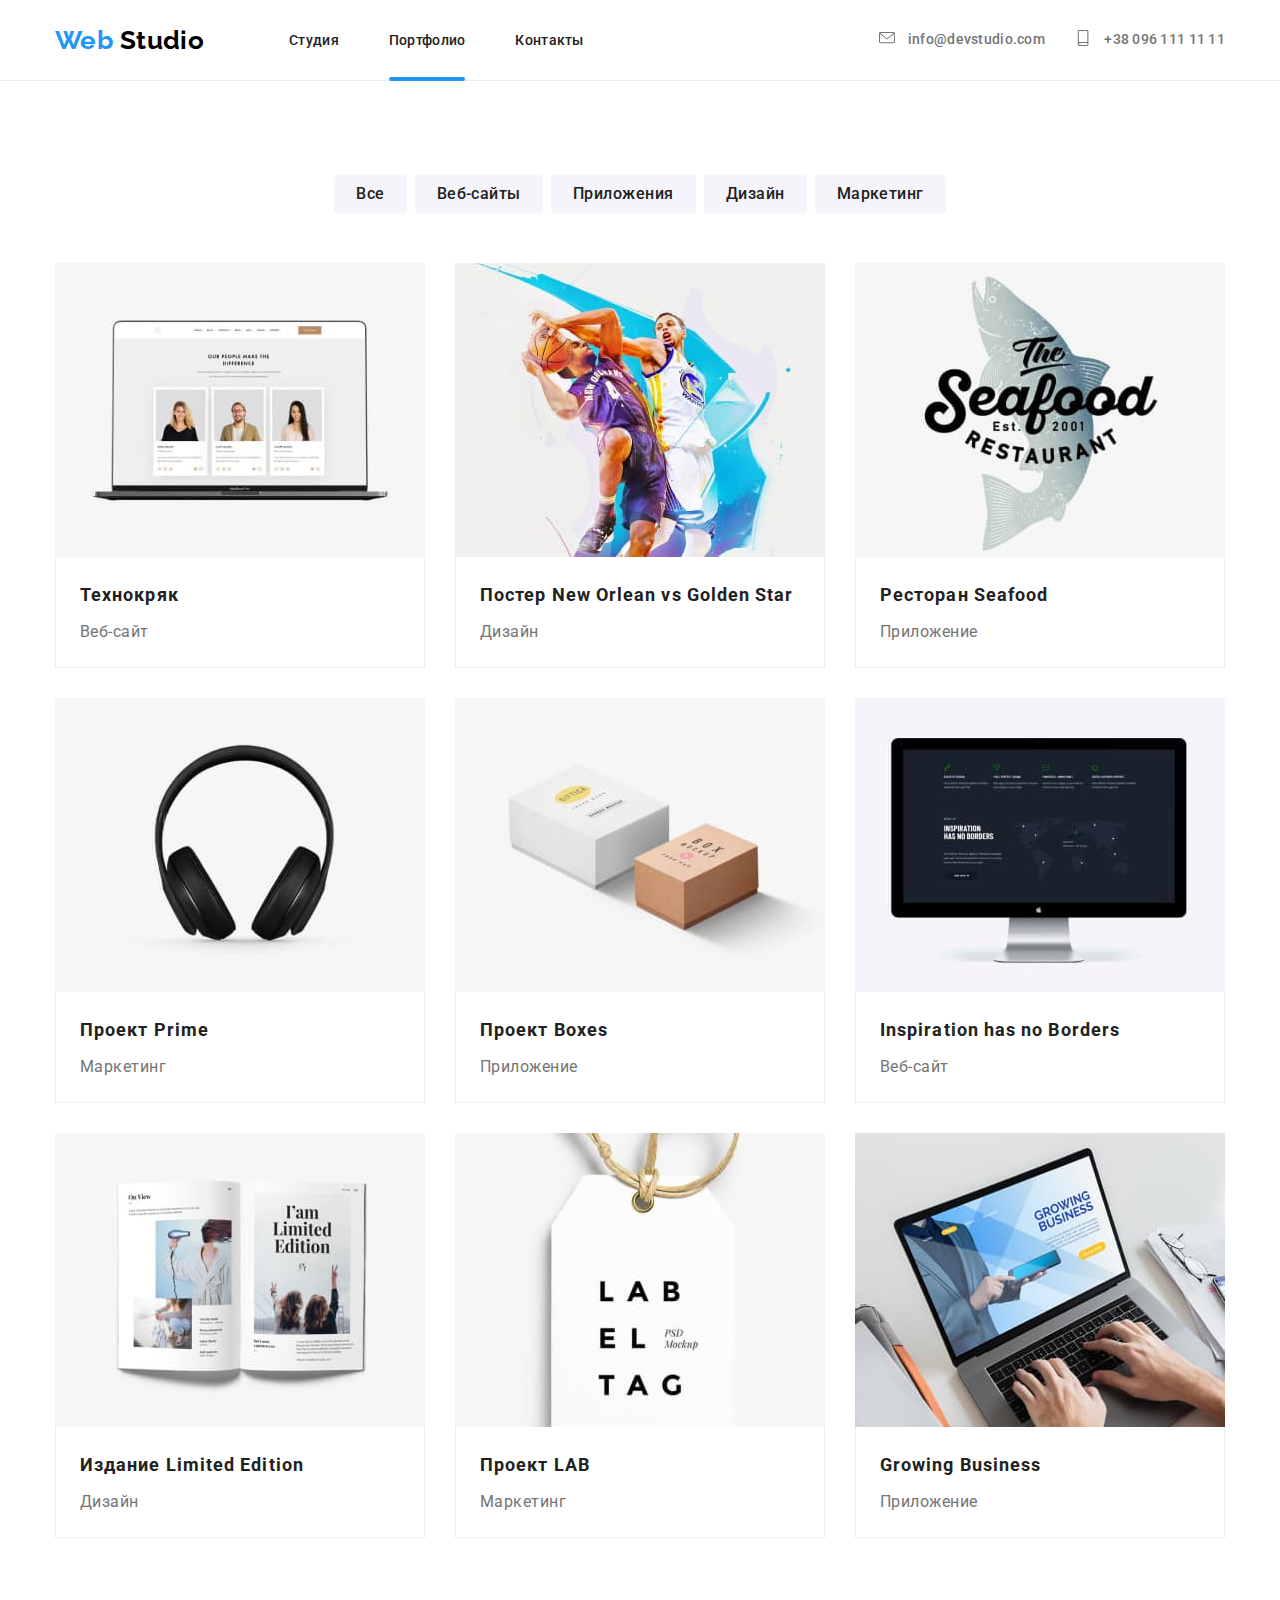
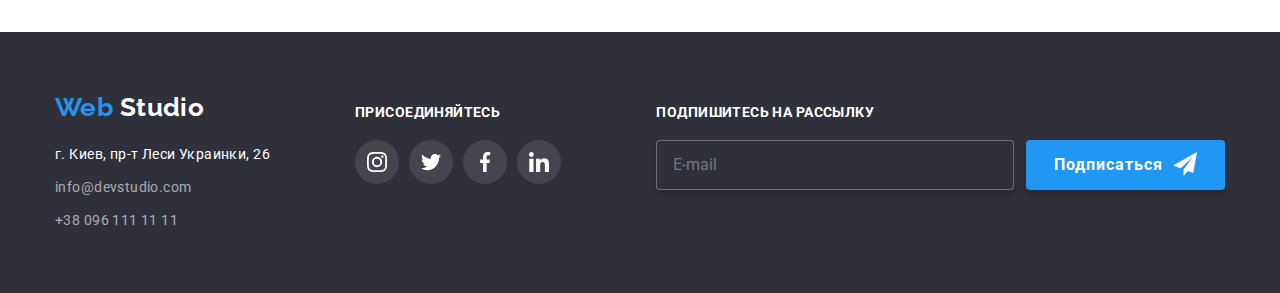
==== commit 5b78a122: "hw08-ver_0_06" ====
--- a/portfolio.html
+++ b/portfolio.html
@@ -92,7 +92,7 @@
         </div>
         <ul class="portfolio-list">
           <li>
-            <a href="#">
+            <a href="#" onclick="return false">
               <div class="portfolio-list__img">
                 <img src="./images/content/img/portfolio/img-1.jpg" alt="Изображение 1" />
                 <div class="portfolio-list__p">
@@ -113,7 +113,6 @@
                   </p>
                 </div>
               </div>
-              <!-- </div> -->
               <div class="portfolio-list__text">
                 <h2>Технокряк</h2>
                 <p>Веб-сайт</p>
@@ -121,7 +120,7 @@
             </a>
           </li>
           <li>
-            <a href="#">
+            <a href="#" onclick="return false">
               <div class="portfolio-list__img">
                 <img src="./images/content/img/portfolio/img-2.jpg" alt="Изображение 2" />
                 <div class="portfolio-list__p">
@@ -139,7 +138,7 @@
             </a>
           </li>
           <li>
-            <a href="#">
+            <a href="#" onclick="return false">
               <div class="portfolio-list__img">
                 <img src="./images/content/img/portfolio/img-3.jpg" alt="Изображение 3" />
                 <div class="portfolio-list__p">
@@ -157,7 +156,7 @@
             </a>
           </li>
           <li>
-            <a href="#">
+            <a href="#" onclick="return false">
               <div class="portfolio-list__img">
                 <img src="./images/content/img/portfolio/img-4.jpg" alt="Изображение 4" />
                 <div class="portfolio-list__p">
@@ -175,7 +174,7 @@
             </a>
           </li>
           <li>
-            <a href="#">
+            <a href="#" onclick="return false">
               <div class="portfolio-list__img">
                 <img src="./images/content/img/portfolio/img-5.jpg" alt="Изображение 5" />
                 <div class="portfolio-list__p">
@@ -193,7 +192,7 @@
             </a>
           </li>
           <li>
-            <a href="#">
+            <a href="#" onclick="return false">
               <div class="portfolio-list__img">
                 <img src="./images/content/img/portfolio/img-6.jpg" alt="Изображение 6" />
                 <div class="portfolio-list__p">
@@ -211,7 +210,7 @@
             </a>
           </li>
           <li>
-            <a href="#">
+            <a href="#" onclick="return false">
               <div class="portfolio-list__img">
                 <img src="./images/content/img/portfolio/img-7.jpg" alt="Изображение 7" />
                 <div class="portfolio-list__p">
@@ -229,7 +228,7 @@
             </a>
           </li>
           <li>
-            <a href="#">
+            <a href="#" onclick="return false">
               <div class="portfolio-list__img">
                 <img src="./images/content/img/portfolio/img-8.jpg" alt="Изображение 8" />
                 <div class="portfolio-list__p">
@@ -247,7 +246,7 @@
             </a>
           </li>
           <li>
-            <a href="#">
+            <a href="#" onclick="return false">
               <div class="portfolio-list__img">
                 <img src="./images/content/img/portfolio/img-9.jpg" alt="Изображение 9" />
                 <div class="portfolio-list__p">
--- a/css/main.min.css
+++ b/css/main.min.css
@@ -1,2 +1,2 @@
-/*! modern-normalize v0.7.0 | MIT License | https://github.com/sindresorhus/modern-normalize */*,*::before,*::after{-webkit-box-sizing:border-box;box-sizing:border-box}:root{-moz-tab-size:4;-o-tab-size:4;tab-size:4}html{line-height:1.15;-webkit-text-size-adjust:100%}body{margin:0}body{font-family:system-ui,-apple-system,"Segoe UI",Roboto,Helvetica,Arial,sans-serif,"Apple Color Emoji","Segoe UI Emoji"}hr{height:0}abbr[title]{-webkit-text-decoration:underline dotted;text-decoration:underline dotted}b,strong{font-weight:bolder}code,kbd,samp,pre{font-family:ui-monospace, SFMono-Regular, Consolas, 'Liberation Mono', Menlo, monospace;font-size:1em}small{font-size:80%}sub,sup{font-size:75%;line-height:0;position:relative;vertical-align:baseline}sub{bottom:-0.25em}sup{top:-0.5em}button,input,optgroup,select,textarea{font-family:inherit;font-size:100%;line-height:1.15;margin:0}button,select{text-transform:none}button,[type='button'],[type='reset'],[type='submit']{-webkit-appearance:button}button::-moz-focus-inner,[type='button']::-moz-focus-inner,[type='reset']::-moz-focus-inner,[type='submit']::-moz-focus-inner{border-style:none;padding:0}button:-moz-focusring,[type='button']:-moz-focusring,[type='reset']:-moz-focusring,[type='submit']:-moz-focusring{outline:1px dotted ButtonText}legend{padding:0}progress{vertical-align:baseline}[type='number']::-webkit-inner-spin-button,[type='number']::-webkit-outer-spin-button{height:auto}[type='search']{-webkit-appearance:textfield;outline-offset:-2px}[type='search']::-webkit-search-decoration{-webkit-appearance:none}::-webkit-file-upload-button{-webkit-appearance:button;font:inherit}summary{display:list-item}body{font-family:"Roboto",sans-serif;font-size:14px;letter-spacing:.03em;background-color:#fff;color:#757575}body.modal-open{overflow:hidden}a,a:visited{text-decoration:none}ul{margin:0;padding:0;list-style:none}h1,h2,h3,h4,h5,h6{margin:0;text-align:center}img{display:block}.visually-hidden{position:absolute;width:1px;height:1px;margin:-1px;border:0;padding:0;clip:rect(0 0 0 0);overflow:hidden}.container{padding:0 15px;margin-left:auto;margin-right:auto}@media screen and (min-width: 480px){.container{width:480px;background-color:lightgrey}}@media screen and (min-width: 768px){.container{width:768px;background-color:goldenrod}}@media screen and (min-width: 1200px){.container{width:1200px;background-color:tomato}}.logo{display:inline-block;font-family:"Raleway",sans-serif;font-weight:700;font-size:24px;line-height:1.17;color:#2196f3}.logo:visited{color:#2196f3}@media screen and (min-width: 1200px){.logo{font-size:26px;line-height:1.19}}.logo--black{color:#000}.logo--white{color:#fff}@media screen and (min-width: 1200px){.social-icon{display:-webkit-box;display:-ms-flexbox;display:flex;-webkit-box-align:center;-ms-flex-align:center;align-items:center;-webkit-box-pack:center;-ms-flex-pack:center;justify-content:center;width:44px;height:44px;border-radius:50%;background-color:#fff;fill:#afb1b8;-webkit-transition:background-color 250ms cubic-bezier(0.4, 0, 0.2, 1) 0ms,fill 250ms cubic-bezier(0.4, 0, 0.2, 1) 0ms;transition:background-color 250ms cubic-bezier(0.4, 0, 0.2, 1) 0ms,fill 250ms cubic-bezier(0.4, 0, 0.2, 1) 0ms}.social-icon--dark{background-color:rgba(255,255,255,0.1);fill:#fff}.social-icon:hover,.social-icon:focus{background-color:#2196f3;fill:#fff}}.page-header{border-bottom:1px solid #ececec}@media screen and (max-width: 767px){.page-header__wrapper{position:relative;padding:16px 0}}@media screen and (min-width: 768px){.page-header__wrapper{display:-webkit-box;display:-ms-flexbox;display:flex;-webkit-box-align:center;-ms-flex-align:center;align-items:center;-webkit-box-pack:start;-ms-flex-pack:start;justify-content:flex-start}.page-header__wrapper .mobile-button{display:none}}.mobile-button{position:absolute;top:0;right:0;width:40px;height:40px;margin:10px 0;padding:0;border:none;background-color:transparent}.mobile-button:focus,.mobile-button:hover{overflow:hidden;fill:#2196f3}.mobile-button__close{display:none}.mobile-button.is-open .mobile-button__close{display:block}.mobile-button.is-open .mobile-button__open{display:none}@media screen and (max-width: 767px){.mobile-wrapper{display:none;position:absolute;top:100%;left:-15px;width:calc(100% + 30px);padding:60px 0;text-align:center;background-color:#fff;border-top:1px solid #ececec;-webkit-box-shadow:0px 4px 8px rgba(0,0,0,0.04),0px 2px 4px rgba(0,0,0,0.08),0px 1px 3px rgba(0,0,0,0.16);box-shadow:0px 4px 8px rgba(0,0,0,0.04),0px 2px 4px rgba(0,0,0,0.08),0px 1px 3px rgba(0,0,0,0.16)}.mobile-wrapper.is-open{display:block}}@media screen and (min-width: 768px){.mobile-wrapper{display:-webkit-box;display:-ms-flexbox;display:flex;-webkit-box-align:center;-ms-flex-align:center;align-items:center;-webkit-box-pack:center;-ms-flex-pack:center;justify-content:center;width:100%}}@media screen and (min-width: 768px){.page-header__logo{white-space:nowrap;margin-right:81px}}@media screen and (min-width: 1200px){.page-header__logo{white-space:nowrap;margin-right:85px}}@media screen and (max-width: 767px){.page-header__nav{margin-bottom:60px}}@media screen and (min-width: 768px){.page-header__nav{margin-right:auto}}.nav-list{font-weight:500;letter-spacing:.02em;color:#212121}.nav-list>li>a{position:relative;color:inherit;-webkit-transition:color 250ms cubic-bezier(0.4, 0, 0.2, 1) 0ms;transition:color 250ms cubic-bezier(0.4, 0, 0.2, 1) 0ms}.nav-list a:hover,.nav-list a:focus{color:#2196f3}.nav-list .active::after{content:'';position:absolute;left:0;bottom:-1px;width:100%;height:4px;border-radius:2px;background-color:#2196f3}@media screen and (max-width: 767px){.nav-list{font-size:18px;line-height:1.17}.nav-list>li:not(:last-child){margin-bottom:28px}.nav-list>li>a{display:inline-block;line-height:33px}}@media screen and (min-width: 768px){.nav-list{display:-webkit-box;display:-ms-flexbox;display:flex}.nav-list>li:not(:last-child){margin-right:50px}.nav-list>li>a{display:block;line-height:80px}}.header-contacts a{font-weight:500;letter-spacing:.02em;color:inherit;fill:currentColor;-webkit-transition:color 250ms cubic-bezier(0.4, 0, 0.2, 1) 0ms,fill 250ms cubic-bezier(0.4, 0, 0.2, 1) 0ms;transition:color 250ms cubic-bezier(0.4, 0, 0.2, 1) 0ms,fill 250ms cubic-bezier(0.4, 0, 0.2, 1) 0ms}.header-contacts a:hover,.header-contacts a:focus{color:#2196f3;fill:#2196f3}@media screen and (max-width: 767px){.header-contacts>li:not(:last-child){margin-bottom:16px}.header-contacts a{display:inline-block;font-size:18px;line-height:1.17}}@media screen and (max-width: 1199px){.header-contacts>li:not(:last-child){margin-bottom:10px}.header-contacts a{display:inline-block;font-size:12px;line-height:1.17}}@media screen and (min-width: 1200px){.header-contacts{display:-webkit-box;display:-ms-flexbox;display:flex;-webkit-box-align:center;-ms-flex-align:center;align-items:center;-webkit-box-pack:start;-ms-flex-pack:start;justify-content:flex-start}.header-contacts>li:not(:last-child){margin-right:30px}}.header-contacts__icon{padding-right:10px;vertical-align:middle}@media screen and (max-width: 1199px){.header-contacts__icon{padding-right:8px}}@media screen and (min-width: 1200px){.section-hero{max-width:1600px;margin-left:auto;margin-right:auto;margin-bottom:94px;padding:200px 0;text-align:center;background-color:#000;background-image:-webkit-gradient(linear, left top, right top, from(rgba(47,48,58,0.8)), to(rgba(47,48,58,0.8))),url("../images/decor/img/hero.jpg");background-image:linear-gradient(to right, rgba(47,48,58,0.8), rgba(47,48,58,0.8)),url("../images/decor/img/hero.jpg");background-repeat:no-repeat;background-position:center;background-size:cover}.section-hero h1{margin:0;margin-bottom:30px;font-size:44px;font-weight:900;text-transform:uppercase;letter-spacing:0.06em;line-height:1.36;color:#fff}.section-hero a{display:inline-block;padding:10px 32px;font-size:16px;font-weight:700;letter-spacing:.06em;line-height:1.88;background-color:#2196f3;color:#fff;border-radius:4px;-webkit-box-shadow:0 0 4px rgba(0,0,0,0.15);box-shadow:0 0 4px rgba(0,0,0,0.15)}}@media screen and (min-width: 1200px){.section-skills{margin-bottom:94px}}@media screen and (min-width: 1200px){.skills-list{display:-webkit-box;display:-ms-flexbox;display:flex;margin:0 -15px}.skills-list>li{width:calc((100% - 120px) / 4);margin:0 15px}.skills-list h3{text-align:left;font-size:14px;font-weight:700;text-transform:uppercase;letter-spacing:.03em;line-height:1.14;color:#212121;margin-bottom:10px}.skills-list p{margin:0;line-height:1.71}}@media screen and (min-width: 1200px){.skills-list__svg{margin-bottom:30px;padding:25px 0;line-height:0;text-align:center;background-color:#f5f4fa;border-radius:4px}}@media screen and (min-width: 1200px){.section-works{margin-bottom:94px}.section-works h2{margin-bottom:50px;font-size:36px;font-weight:700;letter-spacing:.03em;line-height:1.17;color:#212121}}@media screen and (min-width: 1200px){.works-list{display:-webkit-box;display:-ms-flexbox;display:flex;margin:0 -15px}.works-list>li{display:-webkit-box;display:-ms-flexbox;display:flex;position:relative;margin:0 15px}}@media screen and (min-width: 1200px){.works-list__descr{position:absolute;left:0;bottom:0;width:100%;padding:27px 0;background-color:rgba(47,48,58,0.8)}.works-list__descr h3{text-align:center;color:#fff}}@media screen and (min-width: 1200px){.section-team{margin-bottom:94px;padding:94px 0;background-color:#f5f4fa}.section-team h2{margin-bottom:50px;font-size:36px;font-weight:700;letter-spacing:.03em;line-height:1.17;color:#212121}}@media screen and (min-width: 1200px){.team-list{display:-webkit-box;display:-ms-flexbox;display:flex;margin:0 -15px}.team-list>li{margin:0 15px;background-color:#fff;border-radius:0px 0px 4px 4px;-webkit-box-shadow:0px 2px 1px rgba(0,0,0,0.2),0px 1px 1px rgba(0,0,0,0.14),0px 1px 3px rgba(0,0,0,0.12);box-shadow:0px 2px 1px rgba(0,0,0,0.2),0px 1px 1px rgba(0,0,0,0.14),0px 1px 3px rgba(0,0,0,0.12)}.team-list h3{margin-top:30px;margin-bottom:10px;font-size:16px;font-weight:500;line-height:1.19;color:#212121}.team-list p{margin:0;font-size:16px;line-height:1.19;text-align:center}}@media screen and (min-width: 1200px){.team-list__social{display:-webkit-box;display:-ms-flexbox;display:flex;margin-top:16px;margin-bottom:24px;margin-left:27px;margin-right:27px}.team-list__social>li{margin:0 5px}}@media screen and (min-width: 1200px){.section-clients{margin-bottom:94px}.section-clients h2{margin-bottom:50px;font-size:36px;font-weight:700;letter-spacing:.03em;line-height:1.17;color:#212121}}@media screen and (min-width: 1200px){.clients-list{display:-webkit-box;display:-ms-flexbox;display:flex;margin:0 -15px}.clients-list>li{width:170px;margin:0 15px;text-align:center}}@media screen and (min-width: 1200px){.clients-list__link{display:-webkit-box;display:-ms-flexbox;display:flex;-webkit-box-align:center;-ms-flex-align:center;align-items:center;-webkit-box-pack:center;-ms-flex-pack:center;justify-content:center;height:90px;border:1px solid;border-radius:4px;border-color:#afb1b8;fill:#afb1b8;-webkit-transition:border-color 250ms cubic-bezier(0.4, 0, 0.2, 1) 0ms,fill 250ms cubic-bezier(0.4, 0, 0.2, 1) 0ms;transition:border-color 250ms cubic-bezier(0.4, 0, 0.2, 1) 0ms,fill 250ms cubic-bezier(0.4, 0, 0.2, 1) 0ms}.clients-list__link:hover,.clients-list__link:focus{border-color:#2196f3;fill:#2196f3}}@media screen and (min-width: 1200px){.page-footer{padding:60px 0px;background-color:#2f303a}.page-footer b{display:block;margin-bottom:20px;text-transform:uppercase;color:#fff}}@media screen and (min-width: 1200px){.page-footer__wrapper{display:-webkit-box;display:-ms-flexbox;display:flex}}@media screen and (min-width: 1200px){.footer-left{width:300px}}@media screen and (min-width: 1200px){.footer-left__logo{margin-bottom:20px}}@media screen and (min-width: 1200px){.footer-contacts{font-style:normal;line-height:1.71}}@media screen and (min-width: 1200px){.footer-contacts__list>li:not(:last-child){padding-bottom:9px}.footer-contacts__list p{margin:0;color:#fff}.footer-contacts__list a{color:rgba(255,255,255,0.6)}}@media screen and (min-width: 1200px){.footer-center{margin-top:12px;margin-right:auto}}@media screen and (min-width: 1200px){.footer-follow-me{display:-webkit-box;display:-ms-flexbox;display:flex;margin-left:-5px;margin-right:-5px}.footer-follow-me>li{margin:0 5px}}@media screen and (min-width: 1200px){.footer-right{margin-top:12px}}@media screen and (min-width: 1200px){.form-subscribe{display:-webkit-inline-box;display:-ms-inline-flexbox;display:inline-flex;-webkit-box-align:center;-ms-flex-align:center;align-items:center;-webkit-box-pack:center;-ms-flex-pack:center;justify-content:center}.form-subscribe-input{width:358px;padding:14px 16px;margin:0;font-size:16px;line-height:1.25;color:rgba(255,255,255,0.6);border:1px solid rgba(255,255,255,0.3);-webkit-box-shadow:0px 4px 4px rgba(0,0,0,0.15);box-shadow:0px 4px 4px rgba(0,0,0,0.15);border-radius:4px;background-color:#2f303a;cursor:pointer;-webkit-transition:border-color 250ms cubic-bezier(0.4, 0, 0.2, 1) 0ms;transition:border-color 250ms cubic-bezier(0.4, 0, 0.2, 1) 0ms}.form-subscribe-input:focus{outline:none;border-color:#2196f3;cursor:text}.form-subscribe-submit{display:-webkit-box;display:-ms-flexbox;display:flex;-webkit-box-align:center;-ms-flex-align:center;align-items:center;-webkit-box-pack:center;-ms-flex-pack:center;justify-content:center;margin-left:12px;padding:10px 28px;cursor:pointer;background:#2196f3;border:none;border-radius:4px;-webkit-box-shadow:0px 4px 4px rgba(0,0,0,0.15);box-shadow:0px 4px 4px rgba(0,0,0,0.15);fill:#fff}.form-subscribe-label{font-size:16px;font-weight:700;line-height:1.88;letter-spacing:.06em;color:#fff}.form-subscribe-icon{margin-left:10px}}.backdrop{position:fixed;top:0;left:0;width:100%;height:100%;background-color:rgba(0,0,0,0.2);opacity:1;-webkit-transition:opacity 250ms cubic-bezier(0.4, 0, 0.2, 1) 0ms;transition:opacity 250ms cubic-bezier(0.4, 0, 0.2, 1) 0ms}.backdrop.is-hidden{opacity:0;pointer-events:none}@media screen and (max-width: 767px){.backdrop{padding:93px 15px;overflow-y:scroll}}@media screen and (max-width: 1199px){.backdrop{overflow-y:scroll}}.modal{border-radius:4px;padding:40px}.modal h2{margin-bottom:50px;font-size:36px;font-weight:700;letter-spacing:.03em;line-height:1.17;color:#212121;margin-bottom:12px;font-size:20px}@media screen and (max-width: 1199px){.modal{position:relative;width:100%;max-width:450px;margin-left:auto;margin-right:auto;background-color:#fff;-webkit-box-shadow:0px 1px 3px rgba(0,0,0,0.12),0px 1px 1px rgba(0,0,0,0.14),0px 2px 1px rgba(0,0,0,0.2);box-shadow:0px 1px 3px rgba(0,0,0,0.12),0px 1px 1px rgba(0,0,0,0.14),0px 2px 1px rgba(0,0,0,0.2)}.modal h2{line-height:1.5}}@media screen and (max-width: 1199px){.modal{position:absolute;top:50%;left:50%;width:450px;-webkit-transform:translate(-50%, -50%) scale(1);transform:translate(-50%, -50%) scale(1);background-color:#fff;-webkit-box-shadow:0px 1px 3px rgba(0,0,0,0.12),0px 1px 1px rgba(0,0,0,0.14),0px 2px 1px rgba(0,0,0,0.2);box-shadow:0px 1px 3px rgba(0,0,0,0.12),0px 1px 1px rgba(0,0,0,0.14),0px 2px 1px rgba(0,0,0,0.2)}}@media screen and (min-width: 1200px){.modal{position:absolute;top:50%;left:50%;width:528px;-webkit-transform:translate(-50%, -50%) scale(1);transform:translate(-50%, -50%) scale(1);background-color:#fff;-webkit-box-shadow:0px 2px 1px rgba(0,0,0,0.2),0px 1px 1px rgba(0,0,0,0.14),0px 1px 3px rgba(0,0,0,0.12);box-shadow:0px 2px 1px rgba(0,0,0,0.2),0px 1px 1px rgba(0,0,0,0.14),0px 1px 3px rgba(0,0,0,0.12);-webkit-transition:-webkit-transform 250ms cubic-bezier(0.4, 0, 0.2, 1) 0ms;transition:-webkit-transform 250ms cubic-bezier(0.4, 0, 0.2, 1) 0ms;transition:transform 250ms cubic-bezier(0.4, 0, 0.2, 1) 0ms;transition:transform 250ms cubic-bezier(0.4, 0, 0.2, 1) 0ms, -webkit-transform 250ms cubic-bezier(0.4, 0, 0.2, 1) 0ms}.backdrop.is-hidden .modal{-webkit-transform:translate(-50%, -50%) scale(1.05);transform:translate(-50%, -50%) scale(1.05)}.modal h2{line-height:1.15}}.btn-close{position:absolute;top:0;right:0;width:30px;height:30px;margin-top:8px;margin-right:8px;padding:0;line-height:0;cursor:pointer;border:1px solid rgba(0,0,0,0.1);border-radius:50%;background-color:#fff;fill:#000;-webkit-transition:fill 250ms cubic-bezier(0.4, 0, 0.2, 1) 0ms;transition:fill 250ms cubic-bezier(0.4, 0, 0.2, 1) 0ms}.btn-close:hover,.btn-close:focus{fill:#2196f3}.textarea-wrapper{position:relative;height:120px}.form-callback{padding-top:18px}.form-callback-field{position:relative;display:block;margin-bottom:28px}.form-callback-input{width:100%;margin:0;padding:12px 18px;padding-left:42px;font-size:14px;line-height:1.14;color:#757575;border:1px solid;border-color:rgba(33,33,33,0.2);border-radius:4px;cursor:pointer;-webkit-transition:border-color 250ms cubic-bezier(0.4, 0, 0.2, 1) 0ms;transition:border-color 250ms cubic-bezier(0.4, 0, 0.2, 1) 0ms}.form-callback-input:focus{outline:none;border-color:#2196f3}.form-callback-icon{position:absolute;top:50%;left:19px;-webkit-transform:translateY(-50%);transform:translateY(-50%);fill:#212121;-webkit-transition:fill 250ms cubic-bezier(0.4, 0, 0.2, 1) 0ms;transition:fill 250ms cubic-bezier(0.4, 0, 0.2, 1) 0ms}.form-callback-input:focus ~ .form-callback-icon{fill:#2196f3}.form-callback-icon--checkbox{display:inline-block;min-width:16px;min-height:15px;cursor:pointer;border:2px solid;border-color:#212121;border-radius:2px;background-color:#fff;-webkit-transition:border-color 250ms cubic-bezier(0.4, 0, 0.2, 1) 0ms,background-color 250ms cubic-bezier(0.4, 0, 0.2, 1) 0ms;transition:border-color 250ms cubic-bezier(0.4, 0, 0.2, 1) 0ms,background-color 250ms cubic-bezier(0.4, 0, 0.2, 1) 0ms}.form-callback-checkbox--input:focus ~ .form-callback-icon--checkbox{border:2px solid #2196f3;border-radius:2px}.form-callback-checkbox--input:checked ~ .form-callback-icon--checkbox{background-color:#2196f3;background-image:url("../images/decor/svg/src/check-full.svg");background-size:contain;background-origin:border-box;border:2px solid;border-color:transparent}.form-callback-label{position:absolute;top:50%;left:42px;font-size:14px;line-height:1.14;letter-spacing:.01em;color:#757575;-webkit-transform:translate(0px, -50%);transform:translate(0px, -50%);-webkit-transition:font-size 250ms cubic-bezier(0.4, 0, 0.2, 1) 0ms,line-height 250ms cubic-bezier(0.4, 0, 0.2, 1) 0ms,color 250ms cubic-bezier(0.4, 0, 0.2, 1) 0ms,-webkit-transform 250ms cubic-bezier(0.4, 0, 0.2, 1) 0ms;transition:font-size 250ms cubic-bezier(0.4, 0, 0.2, 1) 0ms,line-height 250ms cubic-bezier(0.4, 0, 0.2, 1) 0ms,color 250ms cubic-bezier(0.4, 0, 0.2, 1) 0ms,-webkit-transform 250ms cubic-bezier(0.4, 0, 0.2, 1) 0ms;transition:font-size 250ms cubic-bezier(0.4, 0, 0.2, 1) 0ms,line-height 250ms cubic-bezier(0.4, 0, 0.2, 1) 0ms,color 250ms cubic-bezier(0.4, 0, 0.2, 1) 0ms,transform 250ms cubic-bezier(0.4, 0, 0.2, 1) 0ms;transition:font-size 250ms cubic-bezier(0.4, 0, 0.2, 1) 0ms,line-height 250ms cubic-bezier(0.4, 0, 0.2, 1) 0ms,color 250ms cubic-bezier(0.4, 0, 0.2, 1) 0ms,transform 250ms cubic-bezier(0.4, 0, 0.2, 1) 0ms,-webkit-transform 250ms cubic-bezier(0.4, 0, 0.2, 1) 0ms}.form-callback-input:focus ~ .form-callback-label,.form-callback-input:not(:placeholder-shown) ~ .form-callback-label{font-size:12px;line-height:1.17;color:#2196f3;-webkit-transform:translate(-23px, -40px);transform:translate(-23px, -40px)}.form-callback-textarea{width:100%;height:100%;padding:12px 16px;resize:none;cursor:pointer;font-size:14px;letter-spacing:.01em;line-height:1.14;border:1px solid;border-color:rgba(33,33,33,0.2);border-radius:4px;color:#757575;-webkit-transition:border-color 250ms cubic-bezier(0.4, 0, 0.2, 1) 0ms;transition:border-color 250ms cubic-bezier(0.4, 0, 0.2, 1) 0ms}.form-callback-textarea:focus{cursor:text;outline:none;border-color:#2196f3}.form-callback-text{position:absolute;top:0;left:0;font-size:14px;line-height:1.14;letter-spacing:.01em;color:#757575;-webkit-transform:translate(16px, 12px);transform:translate(16px, 12px);-webkit-transition:font-size 250ms cubic-bezier(0.4, 0, 0.2, 1) 0ms,line-height 250ms cubic-bezier(0.4, 0, 0.2, 1) 0ms,color 250ms cubic-bezier(0.4, 0, 0.2, 1) 0ms,-webkit-transform 250ms cubic-bezier(0.4, 0, 0.2, 1) 0ms;transition:font-size 250ms cubic-bezier(0.4, 0, 0.2, 1) 0ms,line-height 250ms cubic-bezier(0.4, 0, 0.2, 1) 0ms,color 250ms cubic-bezier(0.4, 0, 0.2, 1) 0ms,-webkit-transform 250ms cubic-bezier(0.4, 0, 0.2, 1) 0ms;transition:font-size 250ms cubic-bezier(0.4, 0, 0.2, 1) 0ms,line-height 250ms cubic-bezier(0.4, 0, 0.2, 1) 0ms,color 250ms cubic-bezier(0.4, 0, 0.2, 1) 0ms,transform 250ms cubic-bezier(0.4, 0, 0.2, 1) 0ms;transition:font-size 250ms cubic-bezier(0.4, 0, 0.2, 1) 0ms,line-height 250ms cubic-bezier(0.4, 0, 0.2, 1) 0ms,color 250ms cubic-bezier(0.4, 0, 0.2, 1) 0ms,transform 250ms cubic-bezier(0.4, 0, 0.2, 1) 0ms,-webkit-transform 250ms cubic-bezier(0.4, 0, 0.2, 1) 0ms}.form-callback-textarea:focus ~ .form-callback-text,.form-callback-textarea:not(:placeholder-shown) ~ .form-callback-text{font-size:12px;line-height:1.17;color:#2196f3;-webkit-transform:translate(17px, -19px);transform:translate(17px, -19px)}.form-callback-text--checkbox{margin-left:7px;margin-right:4px;cursor:pointer}.form-callback-checkbox{display:-webkit-box;display:-ms-flexbox;display:flex;-webkit-box-align:center;-ms-flex-align:center;align-items:center;-webkit-box-pack:center;-ms-flex-pack:center;justify-content:center;margin-top:20px;margin-bottom:30px}.form-callback-checkbox--input{position:absolute;top:0;left:0;-webkit-appearance:none;-moz-appearance:none;appearance:none}.form-callback-checkbox a{color:#2196f3;text-decoration:underline}@media screen and (max-width: 1199px){.form-callback-checkbox{display:-webkit-box;display:-ms-flexbox;display:flex;font-size:12px}.form-callback-checkbox a{white-space:nowrap}}.form-callback-submit{display:block;width:200px;height:50px;margin-left:auto;margin-right:auto;padding:0;cursor:pointer;font-size:16px;font-weight:bold;letter-spacing:.06em;line-height:1.88;color:#fff;background-color:#2196f3;border:none;border-radius:4px;-webkit-box-shadow:0px 4px 4px rgba(0,0,0,0.15);box-shadow:0px 4px 4px rgba(0,0,0,0.15);-webkit-transition:background-color 250ms cubic-bezier(0.4, 0, 0.2, 1) 0ms;transition:background-color 250ms cubic-bezier(0.4, 0, 0.2, 1) 0ms}.form-callback-submit:hover,.form-callback-submit:focus{background-color:#188ce8}@media screen and (min-width: 1200px){.section-portfolio{margin:94px auto}}@media screen and (min-width: 1200px){.section-portfolio p{margin:0}}@media screen and (min-width: 1200px){.portfolio-filter{display:-webkit-box;display:-ms-flexbox;display:flex;-webkit-box-align:center;-ms-flex-align:center;align-items:center;-webkit-box-pack:center;-ms-flex-pack:center;justify-content:center;margin-bottom:50px}}@media screen and (min-width: 1200px){.portfolio-filter__item{padding:6px 22px;cursor:pointer;font-size:16px;font-weight:500;line-height:1.62;letter-spacing:.03em;color:#212121;text-align:center;border:none;border-radius:4px;-webkit-box-shadow:none;box-shadow:none;background-color:#f5f4fa;-webkit-transition:all 250ms cubic-bezier(0.4, 0, 0.2, 1) 0ms;transition:all 250ms cubic-bezier(0.4, 0, 0.2, 1) 0ms}.portfolio-filter__item:not(:last-child){margin-right:8px}.portfolio-filter__item:hover,.portfolio-filter__item:focus{color:#fff;background-color:#2196f3;-webkit-box-shadow:0px 2px 2px rgba(0,0,0,0.12),0px 1px 2px rgba(0,0,0,0.08),0px 3px 1px rgba(0,0,0,0.1);box-shadow:0px 2px 2px rgba(0,0,0,0.12),0px 1px 2px rgba(0,0,0,0.08),0px 3px 1px rgba(0,0,0,0.1)}}@media screen and (min-width: 1200px){.portfolio-list{display:-webkit-box;display:-ms-flexbox;display:flex;-ms-flex-wrap:wrap;flex-wrap:wrap}.portfolio-list>li{width:calc((100% - 60px) / 3)}.portfolio-list>li>a{display:block;position:relative;overflow:hidden;-webkit-box-shadow:none;box-shadow:none;-webkit-transition:-webkit-box-shadow 250ms cubic-bezier(0.4, 0, 0.2, 1) 0ms;transition:-webkit-box-shadow 250ms cubic-bezier(0.4, 0, 0.2, 1) 0ms;transition:box-shadow 250ms cubic-bezier(0.4, 0, 0.2, 1) 0ms;transition:box-shadow 250ms cubic-bezier(0.4, 0, 0.2, 1) 0ms, -webkit-box-shadow 250ms cubic-bezier(0.4, 0, 0.2, 1) 0ms}.portfolio-list>li>a:hover,.portfolio-list>li>a:focus{-webkit-box-shadow:1px 4px 6px rgba(0,0,0,0.16),0px 4px 4px rgba(0,0,0,0.06),0px 1px 1px rgba(0,0,0,0.12);box-shadow:1px 4px 6px rgba(0,0,0,0.16),0px 4px 4px rgba(0,0,0,0.06),0px 1px 1px rgba(0,0,0,0.12)}.portfolio-list>li:not(:nth-child(3n)){margin-right:30px}.portfolio-list>li:not(:nth-last-child(-n+3)){margin-bottom:30px}}@media screen and (min-width: 1200px){.portfolio-list__img{position:relative}}@media screen and (min-width: 1200px){.portfolio-list__p{position:absolute;left:0;height:100%;padding:63px 24px;background-color:rgba(33,150,243,0.9);overflow:hidden;opacity:0;-webkit-transform:translateY(0);transform:translateY(0);-webkit-transition:-webkit-transform 250ms cubic-bezier(0.4, 0, 0.2, 1) 0ms;transition:-webkit-transform 250ms cubic-bezier(0.4, 0, 0.2, 1) 0ms;transition:transform 250ms cubic-bezier(0.4, 0, 0.2, 1) 0ms;transition:transform 250ms cubic-bezier(0.4, 0, 0.2, 1) 0ms, -webkit-transform 250ms cubic-bezier(0.4, 0, 0.2, 1) 0ms}.portfolio-list__p p{display:block;height:100%;overflow:hidden;font-size:18px;line-height:1.56;letter-spacing:.03em;color:#fff}.portfolio-list>li>a:hover .portfolio-list__p,.portfolio-list>li>a:focus .portfolio-list__p{-webkit-transform:translateY(-100%);transform:translateY(-100%);opacity:1}}@media screen and (min-width: 1200px){.portfolio-list__text{position:relative;padding:20px 24px;border:1px solid #eee;border-top:none;background-color:#fff}.portfolio-list__text h2{text-align:left;font-weight:700;font-size:18px;line-height:2;letter-spacing:.06em;color:#212121}.portfolio-list__text p{font-size:16px;line-height:1.88;letter-spacing:.03em;color:#757575}}
+/*! modern-normalize v0.7.0 | MIT License | https://github.com/sindresorhus/modern-normalize */*,*::before,*::after{-webkit-box-sizing:border-box;box-sizing:border-box}:root{-moz-tab-size:4;-o-tab-size:4;tab-size:4}html{line-height:1.15;-webkit-text-size-adjust:100%}body{margin:0}body{font-family:system-ui,-apple-system,"Segoe UI",Roboto,Helvetica,Arial,sans-serif,"Apple Color Emoji","Segoe UI Emoji"}hr{height:0}abbr[title]{-webkit-text-decoration:underline dotted;text-decoration:underline dotted}b,strong{font-weight:bolder}code,kbd,samp,pre{font-family:ui-monospace, SFMono-Regular, Consolas, 'Liberation Mono', Menlo, monospace;font-size:1em}small{font-size:80%}sub,sup{font-size:75%;line-height:0;position:relative;vertical-align:baseline}sub{bottom:-0.25em}sup{top:-0.5em}button,input,optgroup,select,textarea{font-family:inherit;font-size:100%;line-height:1.15;margin:0}button,select{text-transform:none}button,[type='button'],[type='reset'],[type='submit']{-webkit-appearance:button}button::-moz-focus-inner,[type='button']::-moz-focus-inner,[type='reset']::-moz-focus-inner,[type='submit']::-moz-focus-inner{border-style:none;padding:0}button:-moz-focusring,[type='button']:-moz-focusring,[type='reset']:-moz-focusring,[type='submit']:-moz-focusring{outline:1px dotted ButtonText}legend{padding:0}progress{vertical-align:baseline}[type='number']::-webkit-inner-spin-button,[type='number']::-webkit-outer-spin-button{height:auto}[type='search']{-webkit-appearance:textfield;outline-offset:-2px}[type='search']::-webkit-search-decoration{-webkit-appearance:none}::-webkit-file-upload-button{-webkit-appearance:button;font:inherit}summary{display:list-item}body{font-family:"Roboto",sans-serif;font-size:14px;letter-spacing:.03em;background-color:#fff;color:#757575}body.modal-open{overflow:hidden}a,a:visited{text-decoration:none}ul{margin:0;padding:0;list-style:none}h1,h2,h3,h4,h5,h6{margin:0;text-align:center}img{display:block}.visually-hidden{position:absolute;width:1px;height:1px;margin:-1px;border:0;padding:0;clip:rect(0 0 0 0);overflow:hidden}.container{padding:0 15px;margin-left:auto;margin-right:auto}@media screen and (min-width: 480px){.container{width:480px}}@media screen and (min-width: 768px){.container{width:768px}}@media screen and (min-width: 1200px){.container{width:1200px}}.logo{display:inline-block;font-family:"Raleway",sans-serif;font-weight:700;font-size:24px;line-height:1.17;color:#2196f3}.logo:visited{color:#2196f3}@media screen and (min-width: 1200px){.logo{font-size:26px;line-height:1.19}}.logo--black{color:#000}.logo--white{color:#fff}.social-icon{display:-webkit-box;display:-ms-flexbox;display:flex;-webkit-box-align:center;-ms-flex-align:center;align-items:center;-webkit-box-pack:center;-ms-flex-pack:center;justify-content:center;width:44px;height:44px;border-radius:50%;background-color:#fff;fill:#afb1b8;-webkit-transition:background-color 250ms cubic-bezier(0.4, 0, 0.2, 1) 0ms,fill 250ms cubic-bezier(0.4, 0, 0.2, 1) 0ms;transition:background-color 250ms cubic-bezier(0.4, 0, 0.2, 1) 0ms,fill 250ms cubic-bezier(0.4, 0, 0.2, 1) 0ms}.social-icon--dark{background-color:rgba(255,255,255,0.1);fill:#fff}.social-icon:hover,.social-icon:focus{background-color:#2196f3;fill:#fff}.page-header{border-bottom:1px solid #ececec}@media screen and (max-width: 767px){.page-header__wrapper{position:relative;z-index:666;padding:16px 0}}@media screen and (min-width: 768px){.page-header__wrapper{display:-webkit-box;display:-ms-flexbox;display:flex;-webkit-box-align:center;-ms-flex-align:center;align-items:center;-webkit-box-pack:start;-ms-flex-pack:start;justify-content:flex-start}.page-header__wrapper .mobile-button{display:none}}.mobile-button{position:absolute;top:0;right:0;width:40px;height:40px;margin:10px 0;padding:0;border:none;background-color:transparent;cursor:pointer}.mobile-button:focus,.mobile-button:hover{overflow:hidden;fill:#2196f3}.mobile-button__close{display:none}.mobile-button.is-open .mobile-button__close{display:block}.mobile-button.is-open .mobile-button__open{display:none}@media screen and (max-width: 767px){.mobile-wrapper{display:none;position:absolute;top:100%;left:-15px;width:calc(100% + 30px);padding:60px 0;text-align:center;background-color:#fff;border-top:1px solid #ececec;-webkit-box-shadow:0px 4px 8px rgba(0,0,0,0.04),0px 2px 4px rgba(0,0,0,0.08),0px 1px 3px rgba(0,0,0,0.16);box-shadow:0px 4px 8px rgba(0,0,0,0.04),0px 2px 4px rgba(0,0,0,0.08),0px 1px 3px rgba(0,0,0,0.16)}.mobile-wrapper.is-open{display:block}}@media screen and (min-width: 768px){.mobile-wrapper{display:-webkit-box;display:-ms-flexbox;display:flex;-webkit-box-align:center;-ms-flex-align:center;align-items:center;-webkit-box-pack:center;-ms-flex-pack:center;justify-content:center;width:100%}}@media screen and (min-width: 768px){.page-header__logo{white-space:nowrap;margin-right:81px}}@media screen and (min-width: 1200px){.page-header__logo{white-space:nowrap;margin-right:85px}}@media screen and (max-width: 767px){.page-header__nav{margin-bottom:60px}}@media screen and (min-width: 768px){.page-header__nav{margin-right:auto}}.nav-list{font-weight:500;letter-spacing:.02em;color:#212121}.nav-list>li>a{position:relative;color:inherit;-webkit-transition:color 250ms cubic-bezier(0.4, 0, 0.2, 1) 0ms;transition:color 250ms cubic-bezier(0.4, 0, 0.2, 1) 0ms}.nav-list a:hover,.nav-list a:focus{color:#2196f3}.nav-list .active::after{content:'';position:absolute;left:0;bottom:-1px;width:100%;height:4px;border-radius:2px;background-color:#2196f3}@media screen and (max-width: 767px){.nav-list{font-size:18px;line-height:1.17}.nav-list>li:not(:last-child){margin-bottom:28px}.nav-list>li>a{display:inline-block;line-height:33px}}@media screen and (min-width: 768px){.nav-list{display:-webkit-box;display:-ms-flexbox;display:flex}.nav-list>li:not(:last-child){margin-right:50px}.nav-list>li>a{display:block;line-height:80px}}.header-contacts a{font-weight:500;letter-spacing:.02em;color:inherit;fill:currentColor;-webkit-transition:color 250ms cubic-bezier(0.4, 0, 0.2, 1) 0ms,fill 250ms cubic-bezier(0.4, 0, 0.2, 1) 0ms;transition:color 250ms cubic-bezier(0.4, 0, 0.2, 1) 0ms,fill 250ms cubic-bezier(0.4, 0, 0.2, 1) 0ms}.header-contacts a:hover,.header-contacts a:focus{color:#2196f3;fill:#2196f3}@media screen and (max-width: 767px){.header-contacts>li:not(:last-child){margin-bottom:16px}.header-contacts a{display:inline-block;font-size:18px;line-height:1.17}}@media screen and (max-width: 1199px){.header-contacts>li:not(:last-child){margin-bottom:10px}.header-contacts a{display:inline-block;font-size:12px;line-height:1.17}}@media screen and (min-width: 1200px){.header-contacts{display:-webkit-box;display:-ms-flexbox;display:flex;-webkit-box-align:center;-ms-flex-align:center;align-items:center;-webkit-box-pack:start;-ms-flex-pack:start;justify-content:flex-start}.header-contacts>li:not(:last-child){margin-right:30px}}.header-contacts__icon{padding-right:10px;vertical-align:middle}@media screen and (max-width: 1199px){.header-contacts__icon{padding-right:8px}}.section-hero{width:100%;max-width:1600px;margin-left:auto;margin-right:auto;text-align:center;background-color:#000;background-image:-webkit-gradient(linear, left top, right top, from(rgba(47,48,58,0.8)), to(rgba(47,48,58,0.8))),url("../images/decor/img/hero.jpg");background-image:linear-gradient(to right, rgba(47,48,58,0.8), rgba(47,48,58,0.8)),url("../images/decor/img/hero.jpg");background-repeat:no-repeat;background-position:center;background-size:cover}.section-hero h1{margin-bottom:30px;font-weight:900;letter-spacing:0.06em;text-transform:uppercase;color:#fff}.section-hero a{display:inline-block;padding:10px 32px;font-size:16px;line-height:1.88;font-weight:700;letter-spacing:.06em;background-color:#2196f3;color:#fff;border-radius:4px;-webkit-box-shadow:0 0 4px rgba(0,0,0,0.15);box-shadow:0 0 4px rgba(0,0,0,0.15)}@media screen and (max-width: 1199px){.section-hero{margin-bottom:60px;padding:118px 0}.section-hero h1{font-size:26px;line-height:1.62}}@media screen and (min-width: 1200px){.section-hero{margin-bottom:94px;padding:200px 0}.section-hero h1{font-size:44px;line-height:1.36}}@media screen and (max-width: 1199px){.section-skills{margin-bottom:60px}}@media screen and (min-width: 1200px){.section-skills{margin-bottom:94px}}.skills-list p{margin:0;line-height:1.71}.skills-list h3{text-align:left;font-size:14px;font-weight:700;text-transform:uppercase;letter-spacing:.03em;line-height:1.14;color:#212121;margin-bottom:10px}@media screen and (max-width: 767px){.skills-list>li{display:block}.skills-list h3{text-align:center}}@media screen and (min-width: 768px) and (max-width: 1199px){.skills-list{display:-webkit-box;display:-ms-flexbox;display:flex;-ms-flex-wrap:wrap;flex-wrap:wrap}.skills-list>li{width:calc((100% - 30px) / 2)}.skills-list>li:not(:nth-child(2n)){margin-right:30px}.skills-list>li:not(:nth-last-child(-n+2)){margin-bottom:30px}}@media screen and (min-width: 1200px){.skills-list{display:-webkit-box;display:-ms-flexbox;display:flex;margin:0 -15px}.skills-list>li{width:calc((100% - 120px) / 4);margin:0 15px}}.skills-list__svg{margin-bottom:30px;padding:25px 0;line-height:0;text-align:center;background-color:#f5f4fa;border-radius:4px}.section-works{margin-bottom:94px}@media screen and (max-width: 1199px){.section-works{display:none}}.section-works h2{margin-bottom:50px;font-size:36px;font-weight:700;letter-spacing:.03em;line-height:1.17;color:#212121}.works-list{display:-webkit-box;display:-ms-flexbox;display:flex;margin:0 -15px}.works-list>li{display:-webkit-box;display:-ms-flexbox;display:flex;position:relative;margin:0 15px}.works-list__descr{position:absolute;left:0;bottom:0;width:100%;padding:27px 0;background-color:rgba(47,48,58,0.8)}.works-list__descr h3{text-align:center;color:#fff}.section-team{background-color:#f5f4fa}@media screen and (max-width: 1199px){.section-team{margin-bottom:60px;padding:60px 0}.section-team h2{margin-bottom:30px;font-weight:700;font-size:28px;line-height:1.18;color:#212121}}@media screen and (min-width: 1200px){.section-team{margin-bottom:94px;padding:94px 0}.section-team h2{margin-bottom:50px;font-size:36px;font-weight:700;letter-spacing:.03em;line-height:1.17;color:#212121}}.team-list img{width:100%}.team-list h3{margin-top:30px;margin-bottom:10px;font-size:16px;font-weight:500;line-height:1.19;color:#212121}.team-list p{margin:0;font-size:16px;line-height:1.19;text-align:center}.team-list>li{background-color:#fff;border-radius:0px 0px 4px 4px}@media screen and (max-width: 767px){.team-list>li{display:block;-webkit-box-shadow:0px 1px 3px rgba(0,0,0,0.12),0px 1px 1px rgba(0,0,0,0.14),0px 2px 1px rgba(0,0,0,0.2);box-shadow:0px 1px 3px rgba(0,0,0,0.12),0px 1px 1px rgba(0,0,0,0.14),0px 2px 1px rgba(0,0,0,0.2)}.team-list>li:not(:last-child){margin-bottom:30px}}@media screen and (min-width: 768px) and (max-width: 1199px){.team-list{display:-webkit-box;display:-ms-flexbox;display:flex;-ms-flex-wrap:wrap;flex-wrap:wrap}.team-list>li{width:calc((100% - 30px) / 2);background:#ffffff;-webkit-box-shadow:0px 1px 3px rgba(0,0,0,0.12),0px 1px 1px rgba(0,0,0,0.14),0px 2px 1px rgba(0,0,0,0.2);box-shadow:0px 1px 3px rgba(0,0,0,0.12),0px 1px 1px rgba(0,0,0,0.14),0px 2px 1px rgba(0,0,0,0.2)}.team-list>li:not(:nth-child(2n)){margin-right:30px}.team-list>li:not(:nth-last-child(-n+2)){margin-bottom:30px}}@media screen and (min-width: 1200px){.team-list{display:-webkit-box;display:-ms-flexbox;display:flex;margin:0 -15px}.team-list>li{margin:0 15px;-webkit-box-shadow:0px 2px 1px rgba(0,0,0,0.2),0px 1px 1px rgba(0,0,0,0.14),0px 1px 3px rgba(0,0,0,0.12);box-shadow:0px 2px 1px rgba(0,0,0,0.2),0px 1px 1px rgba(0,0,0,0.14),0px 1px 3px rgba(0,0,0,0.12)}}.team-list__social{display:-webkit-box;display:-ms-flexbox;display:flex;-webkit-box-pack:center;-ms-flex-pack:center;justify-content:center;padding-top:16px;padding-bottom:24px;margin:0 -5px}.team-list__social>li{margin:0 5px}@media screen and (max-width: 1199px){.section-clients{margin-bottom:60px}.section-clients h2{margin-bottom:30px;font-weight:700;font-size:28px;line-height:1.18;color:#212121}}@media screen and (min-width: 1200px){.section-clients{margin-bottom:94px}.section-clients h2{margin-bottom:50px;font-size:36px;font-weight:700;letter-spacing:.03em;line-height:1.17;color:#212121}}@media screen and (max-width: 767px){.clients-list{display:-webkit-box;display:-ms-flexbox;display:flex;-ms-flex-wrap:wrap;flex-wrap:wrap}.clients-list>li{width:calc((100% - 30px) / 2)}.clients-list>li:not(:nth-child(2n)){margin-right:30px}.clients-list>li:not(:nth-last-child(-n+2)){margin-bottom:30px}}@media screen and (min-width: 768px) and (max-width: 1199px){.clients-list{display:-webkit-box;display:-ms-flexbox;display:flex;-ms-flex-wrap:wrap;flex-wrap:wrap}.clients-list>li{width:calc((100% - 60px) / 3)}.clients-list>li:not(:nth-child(3n)){margin-right:30px}.clients-list>li:not(:nth-last-child(-n+3)){margin-bottom:30px}}@media screen and (min-width: 1200px){.clients-list{display:-webkit-box;display:-ms-flexbox;display:flex;margin:0 -15px}.clients-list>li{width:170px;margin:0 15px}}.clients-list__link{display:-webkit-box;display:-ms-flexbox;display:flex;-webkit-box-align:center;-ms-flex-align:center;align-items:center;-webkit-box-pack:center;-ms-flex-pack:center;justify-content:center;height:90px;border:1px solid;border-radius:4px;border-color:#afb1b8;fill:#afb1b8;-webkit-transition:border-color 250ms cubic-bezier(0.4, 0, 0.2, 1) 0ms,fill 250ms cubic-bezier(0.4, 0, 0.2, 1) 0ms;transition:border-color 250ms cubic-bezier(0.4, 0, 0.2, 1) 0ms,fill 250ms cubic-bezier(0.4, 0, 0.2, 1) 0ms}.clients-list__link:hover,.clients-list__link:focus{border-color:#2196f3;fill:#2196f3}.page-footer{padding:60px 0px;background-color:#2f303a}.page-footer b{display:block;margin-bottom:20px;text-transform:uppercase;color:#fff}@media screen and (min-width: 1200px){.page-footer__wrapper{display:-webkit-box;display:-ms-flexbox;display:flex}}@media screen and (min-width: 768px) and (max-width: 1199px){.page-footer__wrapper{display:-webkit-box;display:-ms-flexbox;display:flex;-ms-flex-wrap:wrap;flex-wrap:wrap;-ms-flex-pack:distribute;justify-content:space-around;-webkit-box-align:baseline;-ms-flex-align:baseline;align-items:baseline}}@media screen and (max-width: 1199px){.footer-left{margin-bottom:60px;text-align:center}}@media screen and (min-width: 768px) and (max-width: 1199px){.footer-left{margin-right:165px}}@media screen and (min-width: 1200px){.footer-left{width:300px}}.footer-left__logo{margin-bottom:20px}.footer-contacts{font-style:normal;line-height:1.71}.footer-contacts__list p{margin:0;color:#fff}.footer-contacts__list a{color:rgba(255,255,255,0.6)}@media screen and (max-width: 1199px){.footer-contacts__list>li:not(:last-child){padding-bottom:8px}}@media screen and (min-width: 1200px){.footer-contacts__list>li:not(:last-child){padding-bottom:9px}}@media screen and (max-width: 1199px){.footer-center{margin-bottom:60px;text-align:center}}@media screen and (min-width: 1200px){.footer-center{margin-top:12px;margin-right:auto}}.footer-follow-me{display:-webkit-box;display:-ms-flexbox;display:flex;-webkit-box-pack:center;-ms-flex-pack:center;justify-content:center;margin-left:-5px;margin-right:-5px}.footer-follow-me>li{margin:0 5px}@media screen and (max-width: 1199px){.footer-right{text-align:center}}@media screen and (min-width: 1200px){.footer-right{margin-top:12px}}@media screen and (max-width: 767px){.form-subscribe{text-align:center}}@media screen and (min-width: 1200px){.form-subscribe{display:-webkit-inline-box;display:-ms-inline-flexbox;display:inline-flex;-webkit-box-align:center;-ms-flex-align:center;align-items:center;-webkit-box-pack:center;-ms-flex-pack:center;justify-content:center}}.form-subscribe-input{padding:14px 16px;margin:0;font-size:16px;line-height:1.25;color:rgba(255,255,255,0.6);border:1px solid rgba(255,255,255,0.3);-webkit-box-shadow:0px 4px 4px rgba(0,0,0,0.15);box-shadow:0px 4px 4px rgba(0,0,0,0.15);border-radius:4px;background-color:#2f303a;cursor:pointer;-webkit-transition:border-color 250ms cubic-bezier(0.4, 0, 0.2, 1) 0ms;transition:border-color 250ms cubic-bezier(0.4, 0, 0.2, 1) 0ms}@media screen and (max-width: 1199px){.form-subscribe-input{width:100%;max-width:450px;margin-bottom:20px}}@media screen and (min-width: 768px) and (max-width: 1199px){.form-subscribe-input{width:450px}}@media screen and (min-width: 1200px){.form-subscribe-input{width:358px}}.form-subscribe-input:focus{outline:none;border-color:#2196f3;cursor:text}.form-subscribe-submit{display:-webkit-box;display:-ms-flexbox;display:flex;-webkit-box-align:center;-ms-flex-align:center;align-items:center;-webkit-box-pack:center;-ms-flex-pack:center;justify-content:center;margin-left:12px;padding:10px 28px;cursor:pointer;background:#2196f3;border:none;border-radius:4px;-webkit-box-shadow:0px 4px 4px rgba(0,0,0,0.15);box-shadow:0px 4px 4px rgba(0,0,0,0.15);fill:#fff}@media screen and (max-width: 1199px){.form-subscribe-submit{margin-left:auto;margin-right:auto}}.form-subscribe-label{font-size:16px;font-weight:700;line-height:1.88;letter-spacing:.06em;color:#fff}.form-subscribe-icon{margin-left:10px}.backdrop{position:fixed;top:0;left:0;width:100%;height:100%;background-color:rgba(0,0,0,0.2);opacity:1;-webkit-transition:opacity 250ms cubic-bezier(0.4, 0, 0.2, 1) 0ms;transition:opacity 250ms cubic-bezier(0.4, 0, 0.2, 1) 0ms}.backdrop.is-hidden{opacity:0;pointer-events:none}@media screen and (max-width: 767px){.backdrop{padding:93px 15px;overflow-y:scroll}}.modal{border-radius:4px;padding:40px}.modal h2{margin-bottom:50px;font-size:36px;font-weight:700;letter-spacing:.03em;line-height:1.17;color:#212121;margin-bottom:12px;font-size:20px}@media screen and (max-width: 767px){.modal{position:relative;width:100%;max-width:450px;margin-left:auto;margin-right:auto;-webkit-transform:scale(1);transform:scale(1);background-color:#fff;-webkit-box-shadow:0px 1px 3px rgba(0,0,0,0.12),0px 1px 1px rgba(0,0,0,0.14),0px 2px 1px rgba(0,0,0,0.2);box-shadow:0px 1px 3px rgba(0,0,0,0.12),0px 1px 1px rgba(0,0,0,0.14),0px 2px 1px rgba(0,0,0,0.2);-webkit-transition:-webkit-transform 250ms cubic-bezier(0.4, 0, 0.2, 1) 0ms;transition:-webkit-transform 250ms cubic-bezier(0.4, 0, 0.2, 1) 0ms;transition:transform 250ms cubic-bezier(0.4, 0, 0.2, 1) 0ms;transition:transform 250ms cubic-bezier(0.4, 0, 0.2, 1) 0ms, -webkit-transform 250ms cubic-bezier(0.4, 0, 0.2, 1) 0ms}.modal h2{line-height:1.5}.backdrop.is-hidden .modal{-webkit-transform:scale(1.05);transform:scale(1.05)}}@media screen and (min-width: 768px){.modal{position:absolute;top:50%;left:50%;width:450px;max-height:100%;overflow:auto;-webkit-transform:translate(-50%, -50%) scale(1);transform:translate(-50%, -50%) scale(1);background-color:#fff;-webkit-box-shadow:0px 1px 3px rgba(0,0,0,0.12),0px 1px 1px rgba(0,0,0,0.14),0px 2px 1px rgba(0,0,0,0.2);box-shadow:0px 1px 3px rgba(0,0,0,0.12),0px 1px 1px rgba(0,0,0,0.14),0px 2px 1px rgba(0,0,0,0.2);-webkit-transition:-webkit-transform 250ms cubic-bezier(0.4, 0, 0.2, 1) 0ms;transition:-webkit-transform 250ms cubic-bezier(0.4, 0, 0.2, 1) 0ms;transition:transform 250ms cubic-bezier(0.4, 0, 0.2, 1) 0ms;transition:transform 250ms cubic-bezier(0.4, 0, 0.2, 1) 0ms, -webkit-transform 250ms cubic-bezier(0.4, 0, 0.2, 1) 0ms}.modal h2{line-height:1.5}.backdrop.is-hidden .modal{-webkit-transform:translate(-50%, -50%) scale(1.05);transform:translate(-50%, -50%) scale(1.05)}}@media screen and (min-width: 1200px){.modal{width:528px;-webkit-box-shadow:0px 2px 1px rgba(0,0,0,0.2),0px 1px 1px rgba(0,0,0,0.14),0px 1px 3px rgba(0,0,0,0.12);box-shadow:0px 2px 1px rgba(0,0,0,0.2),0px 1px 1px rgba(0,0,0,0.14),0px 1px 3px rgba(0,0,0,0.12)}.modal h2{line-height:1.15}}.btn-close{position:absolute;top:0;right:0;width:30px;height:30px;margin-top:8px;margin-right:8px;padding:0;line-height:0;cursor:pointer;border:1px solid rgba(0,0,0,0.1);border-radius:50%;background-color:#fff;fill:#000;-webkit-transition:fill 250ms cubic-bezier(0.4, 0, 0.2, 1) 0ms;transition:fill 250ms cubic-bezier(0.4, 0, 0.2, 1) 0ms}.btn-close:hover,.btn-close:focus{fill:#2196f3}.textarea-wrapper{position:relative;height:120px}.form-callback{padding-top:18px}.form-callback-field{position:relative;display:block;margin-bottom:28px}.form-callback-input{width:100%;margin:0;padding:12px 18px;padding-left:42px;font-size:14px;line-height:1.14;color:#757575;border:1px solid;border-color:rgba(33,33,33,0.2);border-radius:4px;cursor:pointer;-webkit-transition:border-color 250ms cubic-bezier(0.4, 0, 0.2, 1) 0ms;transition:border-color 250ms cubic-bezier(0.4, 0, 0.2, 1) 0ms}.form-callback-input:focus{outline:none;border-color:#2196f3}.form-callback-icon{position:absolute;top:50%;left:19px;-webkit-transform:translateY(-50%);transform:translateY(-50%);fill:#212121;-webkit-transition:fill 250ms cubic-bezier(0.4, 0, 0.2, 1) 0ms;transition:fill 250ms cubic-bezier(0.4, 0, 0.2, 1) 0ms}.form-callback-input:focus ~ .form-callback-icon{fill:#2196f3}.form-callback-icon--checkbox{display:inline-block;min-width:16px;min-height:15px;cursor:pointer;border:2px solid;border-color:#212121;border-radius:2px;background-color:#fff;-webkit-transition:border-color 250ms cubic-bezier(0.4, 0, 0.2, 1) 0ms,background-color 250ms cubic-bezier(0.4, 0, 0.2, 1) 0ms;transition:border-color 250ms cubic-bezier(0.4, 0, 0.2, 1) 0ms,background-color 250ms cubic-bezier(0.4, 0, 0.2, 1) 0ms}.form-callback-checkbox--input:focus ~ .form-callback-icon--checkbox{border:2px solid #2196f3;border-radius:2px}.form-callback-checkbox--input:checked ~ .form-callback-icon--checkbox{background-color:#2196f3;background-image:url("../images/decor/svg/src/check-full.svg");background-size:contain;background-origin:border-box;border:2px solid;border-color:transparent}.form-callback-label{position:absolute;top:50%;left:42px;font-size:14px;line-height:1.14;letter-spacing:.01em;color:#757575;-webkit-transform:translate(0px, -50%);transform:translate(0px, -50%);-webkit-transition:font-size 250ms cubic-bezier(0.4, 0, 0.2, 1) 0ms,line-height 250ms cubic-bezier(0.4, 0, 0.2, 1) 0ms,color 250ms cubic-bezier(0.4, 0, 0.2, 1) 0ms,-webkit-transform 250ms cubic-bezier(0.4, 0, 0.2, 1) 0ms;transition:font-size 250ms cubic-bezier(0.4, 0, 0.2, 1) 0ms,line-height 250ms cubic-bezier(0.4, 0, 0.2, 1) 0ms,color 250ms cubic-bezier(0.4, 0, 0.2, 1) 0ms,-webkit-transform 250ms cubic-bezier(0.4, 0, 0.2, 1) 0ms;transition:font-size 250ms cubic-bezier(0.4, 0, 0.2, 1) 0ms,line-height 250ms cubic-bezier(0.4, 0, 0.2, 1) 0ms,color 250ms cubic-bezier(0.4, 0, 0.2, 1) 0ms,transform 250ms cubic-bezier(0.4, 0, 0.2, 1) 0ms;transition:font-size 250ms cubic-bezier(0.4, 0, 0.2, 1) 0ms,line-height 250ms cubic-bezier(0.4, 0, 0.2, 1) 0ms,color 250ms cubic-bezier(0.4, 0, 0.2, 1) 0ms,transform 250ms cubic-bezier(0.4, 0, 0.2, 1) 0ms,-webkit-transform 250ms cubic-bezier(0.4, 0, 0.2, 1) 0ms}.form-callback-input:focus ~ .form-callback-label,.form-callback-input:not(:placeholder-shown) ~ .form-callback-label{font-size:12px;line-height:1.17;color:#2196f3;-webkit-transform:translate(-23px, -40px);transform:translate(-23px, -40px)}.form-callback-textarea{width:100%;height:100%;padding:12px 16px;resize:none;cursor:pointer;font-size:14px;letter-spacing:.01em;line-height:1.14;border:1px solid;border-color:rgba(33,33,33,0.2);border-radius:4px;color:#757575;-webkit-transition:border-color 250ms cubic-bezier(0.4, 0, 0.2, 1) 0ms;transition:border-color 250ms cubic-bezier(0.4, 0, 0.2, 1) 0ms}.form-callback-textarea:focus{cursor:text;outline:none;border-color:#2196f3}.form-callback-text{position:absolute;top:0;left:0;font-size:14px;line-height:1.14;letter-spacing:.01em;color:#757575;-webkit-transform:translate(16px, 12px);transform:translate(16px, 12px);-webkit-transition:font-size 250ms cubic-bezier(0.4, 0, 0.2, 1) 0ms,line-height 250ms cubic-bezier(0.4, 0, 0.2, 1) 0ms,color 250ms cubic-bezier(0.4, 0, 0.2, 1) 0ms,-webkit-transform 250ms cubic-bezier(0.4, 0, 0.2, 1) 0ms;transition:font-size 250ms cubic-bezier(0.4, 0, 0.2, 1) 0ms,line-height 250ms cubic-bezier(0.4, 0, 0.2, 1) 0ms,color 250ms cubic-bezier(0.4, 0, 0.2, 1) 0ms,-webkit-transform 250ms cubic-bezier(0.4, 0, 0.2, 1) 0ms;transition:font-size 250ms cubic-bezier(0.4, 0, 0.2, 1) 0ms,line-height 250ms cubic-bezier(0.4, 0, 0.2, 1) 0ms,color 250ms cubic-bezier(0.4, 0, 0.2, 1) 0ms,transform 250ms cubic-bezier(0.4, 0, 0.2, 1) 0ms;transition:font-size 250ms cubic-bezier(0.4, 0, 0.2, 1) 0ms,line-height 250ms cubic-bezier(0.4, 0, 0.2, 1) 0ms,color 250ms cubic-bezier(0.4, 0, 0.2, 1) 0ms,transform 250ms cubic-bezier(0.4, 0, 0.2, 1) 0ms,-webkit-transform 250ms cubic-bezier(0.4, 0, 0.2, 1) 0ms}.form-callback-textarea:focus ~ .form-callback-text,.form-callback-textarea:not(:placeholder-shown) ~ .form-callback-text{font-size:12px;line-height:1.17;color:#2196f3;-webkit-transform:translate(17px, -19px);transform:translate(17px, -19px)}.form-callback-text--checkbox{margin-left:7px;margin-right:4px;cursor:pointer}.form-callback-checkbox{display:-webkit-box;display:-ms-flexbox;display:flex;-webkit-box-align:center;-ms-flex-align:center;align-items:center;-webkit-box-pack:center;-ms-flex-pack:center;justify-content:center;margin-top:20px;margin-bottom:30px}.form-callback-checkbox--input{position:absolute;bottom:0;left:0;-webkit-appearance:none;-moz-appearance:none;appearance:none}.form-callback-checkbox a{color:#2196f3;text-decoration:underline}@media screen and (max-width: 1199px){.form-callback-checkbox{display:-webkit-box;display:-ms-flexbox;display:flex;font-size:12px}.form-callback-checkbox a{white-space:nowrap}}.form-callback-submit{display:block;width:200px;height:50px;margin-left:auto;margin-right:auto;padding:0;cursor:pointer;font-size:16px;font-weight:bold;letter-spacing:.06em;line-height:1.88;color:#fff;background-color:#2196f3;border:none;border-radius:4px;-webkit-box-shadow:0px 4px 4px rgba(0,0,0,0.15);box-shadow:0px 4px 4px rgba(0,0,0,0.15);-webkit-transition:background-color 250ms cubic-bezier(0.4, 0, 0.2, 1) 0ms;transition:background-color 250ms cubic-bezier(0.4, 0, 0.2, 1) 0ms}.form-callback-submit:hover,.form-callback-submit:focus{background-color:#188ce8}@media screen and (max-width: 1199px){.section-portfolio{margin:60px auto}}@media screen and (min-width: 1200px){.section-portfolio{margin:94px auto}}.section-portfolio p{margin:0}@media screen and (max-width: 767px){.portfolio-filter{display:-webkit-box;display:-ms-flexbox;display:flex;-ms-flex-wrap:wrap;flex-wrap:wrap;margin-bottom:25px}}@media screen and (min-width: 768px) and (max-width: 1199px){.portfolio-filter{display:-webkit-box;display:-ms-flexbox;display:flex;-webkit-box-align:center;-ms-flex-align:center;align-items:center;-webkit-box-pack:center;-ms-flex-pack:center;justify-content:center;margin-bottom:30px}}@media screen and (min-width: 1200px){.portfolio-filter{display:-webkit-box;display:-ms-flexbox;display:flex;-webkit-box-align:center;-ms-flex-align:center;align-items:center;-webkit-box-pack:center;-ms-flex-pack:center;justify-content:center;margin-bottom:50px}}.portfolio-filter__item{padding:6px 22px;cursor:pointer;font-size:16px;font-weight:500;line-height:1.62;letter-spacing:.03em;color:#212121;text-align:center;border:none;border-radius:4px;-webkit-box-shadow:none;box-shadow:none;background-color:#f5f4fa;-webkit-transition:all 250ms cubic-bezier(0.4, 0, 0.2, 1) 0ms;transition:all 250ms cubic-bezier(0.4, 0, 0.2, 1) 0ms}.portfolio-filter__item:not(:last-child){margin-right:8px}.portfolio-filter__item:hover,.portfolio-filter__item:focus{color:#fff;background-color:#2196f3;-webkit-box-shadow:0px 3px 1px rgba(0,0,0,0.1),0px 1px 2px rgba(0,0,0,0.08),0px 2px 2px rgba(0,0,0,0.12);box-shadow:0px 3px 1px rgba(0,0,0,0.1),0px 1px 2px rgba(0,0,0,0.08),0px 2px 2px rgba(0,0,0,0.12)}@media screen and (max-width: 767px){.portfolio-filter__item{margin-bottom:15px}}@media screen and (max-width: 767px){.portfolio-list>li{display:block}.portfolio-list>li:not(:last-child){margin-bottom:30px}}@media screen and (min-width: 768px) and (max-width: 1199px){.portfolio-list{display:-webkit-box;display:-ms-flexbox;display:flex;-ms-flex-wrap:wrap;flex-wrap:wrap}.portfolio-list>li{width:calc((100% - 30px) / 2)}.portfolio-list>li:not(:nth-child(2n)){margin-right:30px}.portfolio-list>li:not(:nth-last-child(-n+2)){margin-bottom:30px}}@media screen and (min-width: 1200px){.portfolio-list{display:-webkit-box;display:-ms-flexbox;display:flex;-ms-flex-wrap:wrap;flex-wrap:wrap}.portfolio-list>li{width:calc((100% - 60px) / 3)}.portfolio-list>li:not(:nth-child(3n)){margin-right:30px}.portfolio-list>li:not(:nth-last-child(-n+3)){margin-bottom:30px}}.portfolio-list>li>a{display:block;position:relative;overflow:hidden;-webkit-box-shadow:none;box-shadow:none;-webkit-transition:-webkit-box-shadow 250ms cubic-bezier(0.4, 0, 0.2, 1) 0ms;transition:-webkit-box-shadow 250ms cubic-bezier(0.4, 0, 0.2, 1) 0ms;transition:box-shadow 250ms cubic-bezier(0.4, 0, 0.2, 1) 0ms;transition:box-shadow 250ms cubic-bezier(0.4, 0, 0.2, 1) 0ms, -webkit-box-shadow 250ms cubic-bezier(0.4, 0, 0.2, 1) 0ms}.portfolio-list>li>a:hover,.portfolio-list>li>a:focus{-webkit-box-shadow:0px 1px 1px rgba(0,0,0,0.12),0px 4px 4px rgba(0,0,0,0.06),1px 4px 6px rgba(0,0,0,0.16);box-shadow:0px 1px 1px rgba(0,0,0,0.12),0px 4px 4px rgba(0,0,0,0.06),1px 4px 6px rgba(0,0,0,0.16)}.portfolio-list__img{position:relative}.portfolio-list__img img{width:100%}.portfolio-list__p{position:absolute;left:0;height:100%;background-color:rgba(33,150,243,0.9);overflow:hidden;opacity:0;-webkit-transform:translateY(0);transform:translateY(0);-webkit-transition:-webkit-transform 250ms cubic-bezier(0.4, 0, 0.2, 1) 0ms;transition:-webkit-transform 250ms cubic-bezier(0.4, 0, 0.2, 1) 0ms;transition:transform 250ms cubic-bezier(0.4, 0, 0.2, 1) 0ms;transition:transform 250ms cubic-bezier(0.4, 0, 0.2, 1) 0ms, -webkit-transform 250ms cubic-bezier(0.4, 0, 0.2, 1) 0ms}@media screen and (max-width: 767px){.portfolio-list__p{padding:77px 24px}}@media screen and (min-width: 768px) and (max-width: 1199px){.portfolio-list__p{padding:49px 24px}}@media screen and (min-width: 1200px){.portfolio-list__p{padding:63px 24px}}.portfolio-list__p p{display:block;height:100%;overflow:hidden;font-size:18px;line-height:1.56;letter-spacing:.03em;color:#fff}.portfolio-list>li>a:hover .portfolio-list__p,.portfolio-list>li>a:focus .portfolio-list__p{-webkit-transform:translateY(-100%);transform:translateY(-100%);opacity:1}.portfolio-list__text{position:relative;padding:20px 24px;border:1px solid #eee;border-top:none;background-color:#fff}.portfolio-list__text h2{max-height:36px;overflow:hidden;margin-bottom:4px;text-align:left;font-weight:700;font-size:18px;line-height:2;letter-spacing:.06em;color:#212121}.portfolio-list__text p{font-size:16px;line-height:1.88;letter-spacing:.03em;color:#757575}
 /*# sourceMappingURL=main.min.css.map */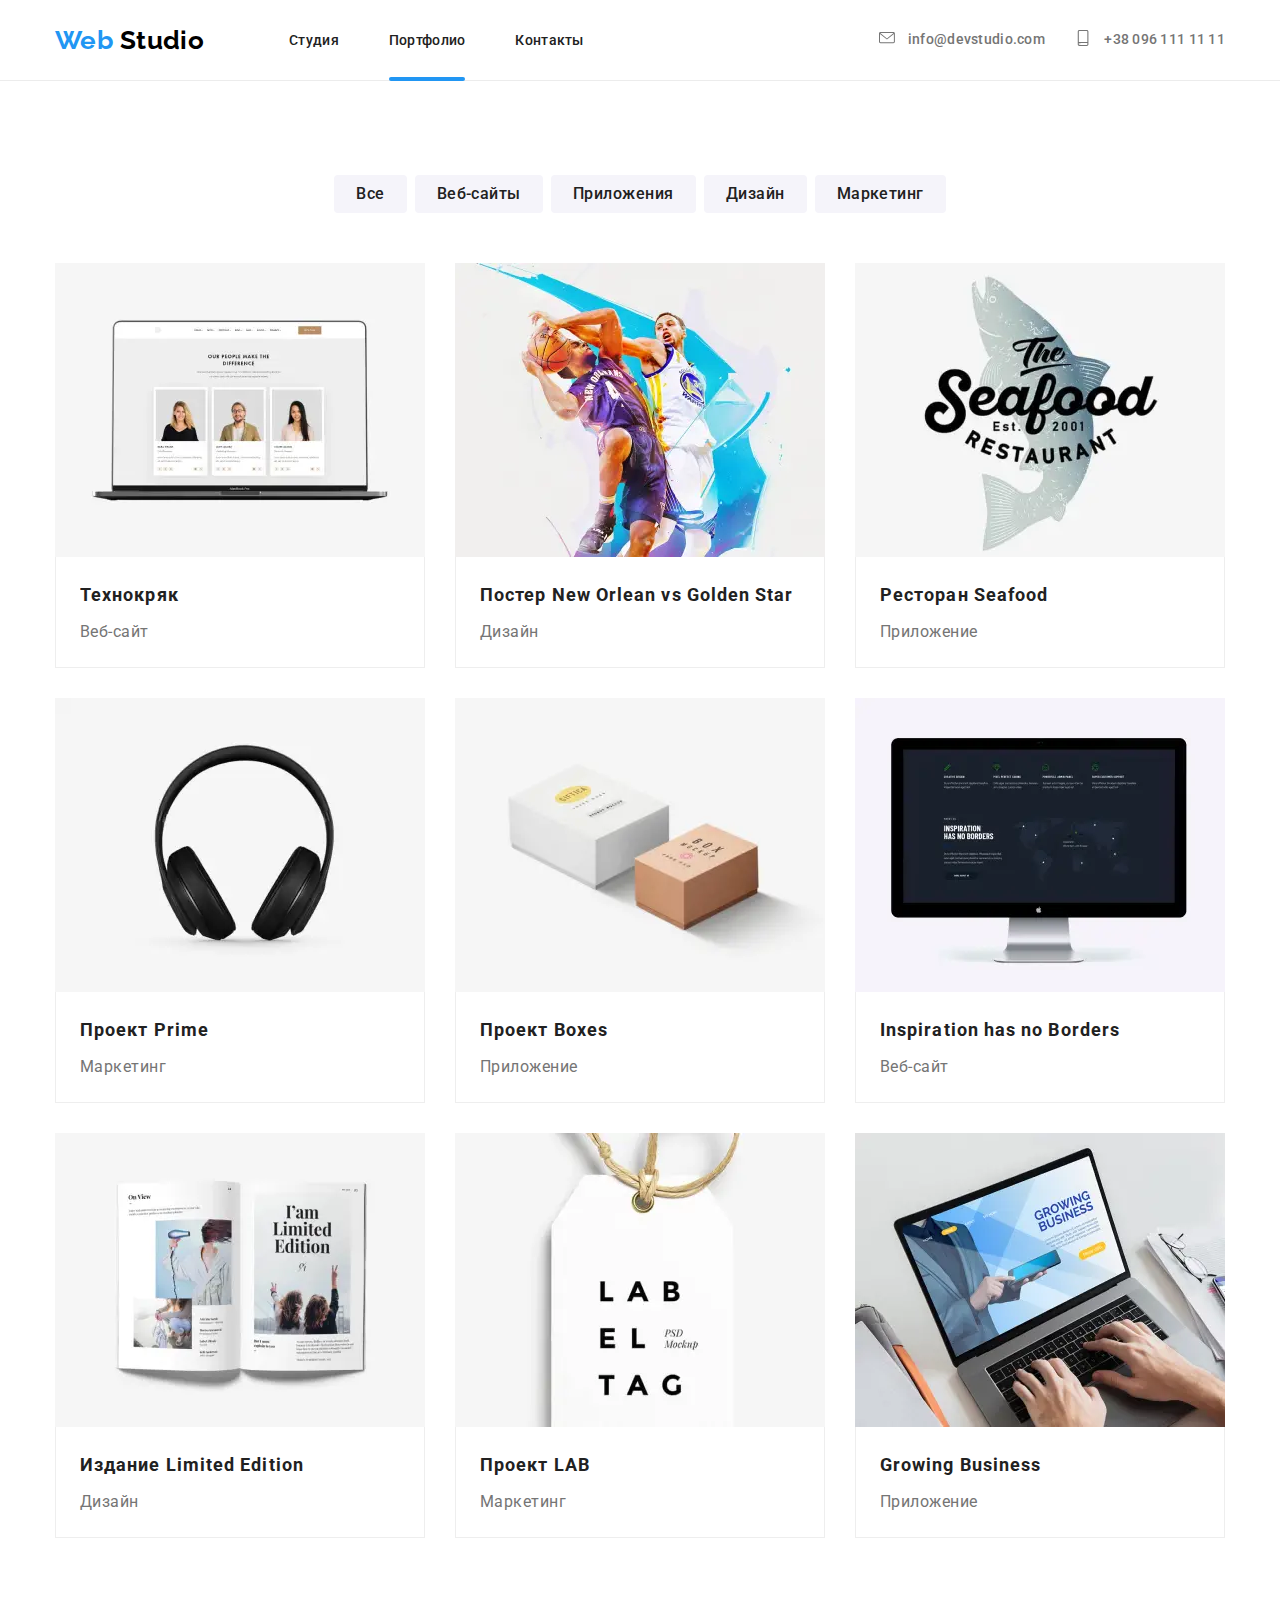
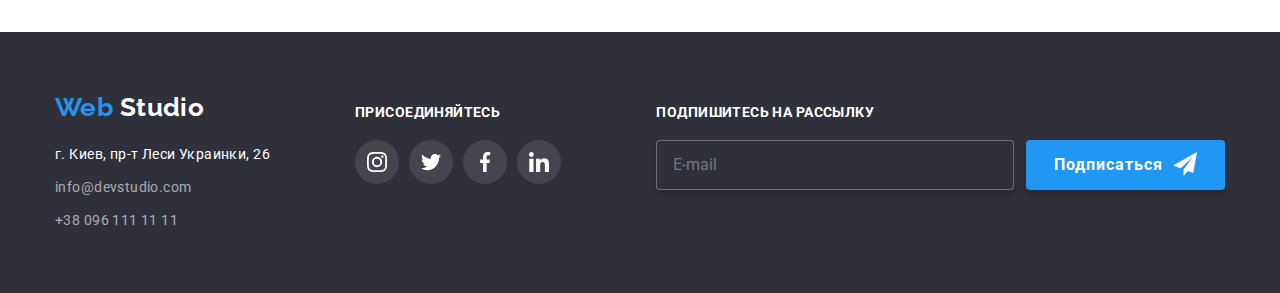
==== commit 5b339e7e: "hw08-ver_0_08" ====
--- a/portfolio.html
+++ b/portfolio.html
@@ -94,12 +94,54 @@
           <li>
             <a href="#" onclick="return false">
               <div class="portfolio-list__img">
-                <img src="./images/content/img/portfolio/img-1.jpg" alt="Изображение 1" />
-                <div class="portfolio-list__p">
-                  <p>
-                    Технокряк это современная площадка распространения коронавируса. Компании
-                    используют эту платформу для цифрового шпионажа и атак на защищённые сервера
-                    конкурентов.Технокряк это современная площадка распространения коронавируса.
+                <picture>
+                  <source
+                    type="image/webp"
+                    srcset="
+                      ./images/content/img/portfolio/1/img.webp     450w,
+                      ./images/content/img/portfolio/1/img@2x.webp  900w,
+                      ./images/content/img/portfolio/1/img@3x.webp 1350w
+                    "
+                    media="(max-width:767px)"
+                    sizes="450px"
+                  />
+                  <source
+                    type="image/webp"
+                    srcset="
+                      ./images/content/img/portfolio/1/370.webp     370w,
+                      ./images/content/img/portfolio/1/370@2x.webp  740w,
+                      ./images/content/img/portfolio/1/370@3x.webp 1110w
+                    "
+                    media="(min-width:768px)"
+                    sizes="370px"
+                  />
+                  <source
+                    type="image/jpg"
+                    srcset="
+                      ./images/content/img/portfolio/1/img.jpg     450w,
+                      ./images/content/img/portfolio/1/img@2x.jpg  900w,
+                      ./images/content/img/portfolio/1/img@3x.jpg 1350w
+                    "
+                    media="(max-width:767px)"
+                    sizes="450px"
+                  />
+                  <source
+                    type="image/jpg"
+                    srcset="
+                      ./images/content/img/portfolio/1/370.jpg     370w,
+                      ./images/content/img/portfolio/1/370@2x.jpg  740w,
+                      ./images/content/img/portfolio/1/370@3x.jpg 1110w
+                    "
+                    media="(min-width:768px)"
+                    sizes="370px"
+                  />
+                  <img src="./images/content/img/portfolio/1/img.jpg" alt="Изображение 1" />
+                </picture>
+                <div class="portfolio-list__p">
+                  <p>
+                    Технокряк это современная площадка распространения коронавируса. Компании
+                    используют эту платформу для цифрового шпионажа и атак на защищённые сервера
+                    конкурентов. Технокряк это современная площадка распространения коронавируса.
                     Компании используют эту платформу для цифрового шпионажа и атак на защищённые
                     сервера конкурентов.Технокряк это современная площадка распространения
                     коронавируса. Компании используют эту платформу для цифрового шпионажа и атак на
@@ -122,7 +164,49 @@
           <li>
             <a href="#" onclick="return false">
               <div class="portfolio-list__img">
-                <img src="./images/content/img/portfolio/img-2.jpg" alt="Изображение 2" />
+                <picture>
+                  <source
+                    type="image/webp"
+                    srcset="
+                      ./images/content/img/portfolio/2/img.webp     450w,
+                      ./images/content/img/portfolio/2/img@2x.webp  900w,
+                      ./images/content/img/portfolio/2/img@3x.webp 1350w
+                    "
+                    media="(max-width:767px)"
+                    sizes="450px"
+                  />
+                  <source
+                    type="image/webp"
+                    srcset="
+                      ./images/content/img/portfolio/2/370.webp     370w,
+                      ./images/content/img/portfolio/2/370@2x.webp  740w,
+                      ./images/content/img/portfolio/2/370@3x.webp 1110w
+                    "
+                    media="(min-width:768px)"
+                    sizes="370px"
+                  />
+                  <source
+                    type="image/jpg"
+                    srcset="
+                      ./images/content/img/portfolio/2/img.jpg     450w,
+                      ./images/content/img/portfolio/2/img@2x.jpg  900w,
+                      ./images/content/img/portfolio/2/img@3x.jpg 1350w
+                    "
+                    media="(max-width:767px)"
+                    sizes="450px"
+                  />
+                  <source
+                    type="image/jpg"
+                    srcset="
+                      ./images/content/img/portfolio/2/370.jpg     370w,
+                      ./images/content/img/portfolio/2/370@2x.jpg  740w,
+                      ./images/content/img/portfolio/2/370@3x.jpg 1110w
+                    "
+                    media="(min-width:768px)"
+                    sizes="370px"
+                  />
+                  <img src="./images/content/img/portfolio/2/img.jpg" alt="Изображение 2" />
+                </picture>
                 <div class="portfolio-list__p">
                   <p>
                     Технокряк это современная площадка распространения коронавируса. Компании
@@ -140,7 +224,49 @@
           <li>
             <a href="#" onclick="return false">
               <div class="portfolio-list__img">
-                <img src="./images/content/img/portfolio/img-3.jpg" alt="Изображение 3" />
+                <picture>
+                  <source
+                    type="image/webp"
+                    srcset="
+                      ./images/content/img/portfolio/3/img.webp     450w,
+                      ./images/content/img/portfolio/3/img@2x.webp  900w,
+                      ./images/content/img/portfolio/3/img@3x.webp 1350w
+                    "
+                    media="(max-width:767px)"
+                    sizes="450px"
+                  />
+                  <source
+                    type="image/webp"
+                    srcset="
+                      ./images/content/img/portfolio/3/370.webp     370w,
+                      ./images/content/img/portfolio/3/370@2x.webp  740w,
+                      ./images/content/img/portfolio/3/370@3x.webp 1110w
+                    "
+                    media="(min-width:768px)"
+                    sizes="370px"
+                  />
+                  <source
+                    type="image/jpg"
+                    srcset="
+                      ./images/content/img/portfolio/3/img.jpg     450w,
+                      ./images/content/img/portfolio/3/img@2x.jpg  900w,
+                      ./images/content/img/portfolio/3/img@3x.jpg 1350w
+                    "
+                    media="(max-width:767px)"
+                    sizes="450px"
+                  />
+                  <source
+                    type="image/jpg"
+                    srcset="
+                      ./images/content/img/portfolio/3/370.jpg     370w,
+                      ./images/content/img/portfolio/3/370@2x.jpg  740w,
+                      ./images/content/img/portfolio/3/370@3x.jpg 1110w
+                    "
+                    media="(min-width:768px)"
+                    sizes="370px"
+                  />
+                  <img src="./images/content/img/portfolio/3/img.jpg" alt="Изображение 3" />
+                </picture>
                 <div class="portfolio-list__p">
                   <p>
                     Технокряк это современная площадка распространения коронавируса. Компании
@@ -158,7 +284,49 @@
           <li>
             <a href="#" onclick="return false">
               <div class="portfolio-list__img">
-                <img src="./images/content/img/portfolio/img-4.jpg" alt="Изображение 4" />
+                <picture>
+                  <source
+                    type="image/webp"
+                    srcset="
+                      ./images/content/img/portfolio/4/img.webp     450w,
+                      ./images/content/img/portfolio/4/img@2x.webp  900w,
+                      ./images/content/img/portfolio/4/img@3x.webp 1350w
+                    "
+                    media="(max-width:767px)"
+                    sizes="450px"
+                  />
+                  <source
+                    type="image/webp"
+                    srcset="
+                      ./images/content/img/portfolio/4/370.webp     370w,
+                      ./images/content/img/portfolio/4/370@2x.webp  740w,
+                      ./images/content/img/portfolio/4/370@3x.webp 1110w
+                    "
+                    media="(min-width:768px)"
+                    sizes="370px"
+                  />
+                  <source
+                    type="image/jpg"
+                    srcset="
+                      ./images/content/img/portfolio/4/img.jpg     450w,
+                      ./images/content/img/portfolio/4/img@2x.jpg  900w,
+                      ./images/content/img/portfolio/4/img@3x.jpg 1350w
+                    "
+                    media="(max-width:767px)"
+                    sizes="450px"
+                  />
+                  <source
+                    type="image/jpg"
+                    srcset="
+                      ./images/content/img/portfolio/4/370.jpg     370w,
+                      ./images/content/img/portfolio/4/370@2x.jpg  740w,
+                      ./images/content/img/portfolio/4/370@3x.jpg 1110w
+                    "
+                    media="(min-width:768px)"
+                    sizes="370px"
+                  />
+                  <img src="./images/content/img/portfolio/4/img.jpg" alt="Изображение 4" />
+                </picture>
                 <div class="portfolio-list__p">
                   <p>
                     Технокряк это современная площадка распространения коронавируса. Компании
@@ -176,7 +344,49 @@
           <li>
             <a href="#" onclick="return false">
               <div class="portfolio-list__img">
-                <img src="./images/content/img/portfolio/img-5.jpg" alt="Изображение 5" />
+                <picture>
+                  <source
+                    type="image/webp"
+                    srcset="
+                      ./images/content/img/portfolio/5/img.webp     450w,
+                      ./images/content/img/portfolio/5/img@2x.webp  900w,
+                      ./images/content/img/portfolio/5/img@3x.webp 1350w
+                    "
+                    media="(max-width:767px)"
+                    sizes="450px"
+                  />
+                  <source
+                    type="image/webp"
+                    srcset="
+                      ./images/content/img/portfolio/5/370.webp     370w,
+                      ./images/content/img/portfolio/5/370@2x.webp  740w,
+                      ./images/content/img/portfolio/5/370@3x.webp 1110w
+                    "
+                    media="(min-width:768px)"
+                    sizes="370px"
+                  />
+                  <source
+                    type="image/jpg"
+                    srcset="
+                      ./images/content/img/portfolio/5/img.jpg     450w,
+                      ./images/content/img/portfolio/5/img@2x.jpg  900w,
+                      ./images/content/img/portfolio/5/img@3x.jpg 1350w
+                    "
+                    media="(max-width:767px)"
+                    sizes="450px"
+                  />
+                  <source
+                    type="image/jpg"
+                    srcset="
+                      ./images/content/img/portfolio/5/370.jpg     370w,
+                      ./images/content/img/portfolio/5/370@2x.jpg  740w,
+                      ./images/content/img/portfolio/5/370@3x.jpg 1110w
+                    "
+                    media="(min-width:768px)"
+                    sizes="370px"
+                  />
+                  <img src="./images/content/img/portfolio/5/img.jpg" alt="Изображение 5" />
+                </picture>
                 <div class="portfolio-list__p">
                   <p>
                     Технокряк это современная площадка распространения коронавируса. Компании
@@ -194,7 +404,49 @@
           <li>
             <a href="#" onclick="return false">
               <div class="portfolio-list__img">
-                <img src="./images/content/img/portfolio/img-6.jpg" alt="Изображение 6" />
+                <picture>
+                  <source
+                    type="image/webp"
+                    srcset="
+                      ./images/content/img/portfolio/6/img.webp     450w,
+                      ./images/content/img/portfolio/6/img@2x.webp  900w,
+                      ./images/content/img/portfolio/6/img@3x.webp 1350w
+                    "
+                    media="(max-width:767px)"
+                    sizes="450px"
+                  />
+                  <source
+                    type="image/webp"
+                    srcset="
+                      ./images/content/img/portfolio/6/370.webp     370w,
+                      ./images/content/img/portfolio/6/370@2x.webp  740w,
+                      ./images/content/img/portfolio/6/370@3x.webp 1110w
+                    "
+                    media="(min-width:768px)"
+                    sizes="370px"
+                  />
+                  <source
+                    type="image/jpg"
+                    srcset="
+                      ./images/content/img/portfolio/6/img.jpg     450w,
+                      ./images/content/img/portfolio/6/img@2x.jpg  900w,
+                      ./images/content/img/portfolio/6/img@3x.jpg 1350w
+                    "
+                    media="(max-width:767px)"
+                    sizes="450px"
+                  />
+                  <source
+                    type="image/jpg"
+                    srcset="
+                      ./images/content/img/portfolio/6/370.jpg     370w,
+                      ./images/content/img/portfolio/6/370@2x.jpg  740w,
+                      ./images/content/img/portfolio/6/370@3x.jpg 1110w
+                    "
+                    media="(min-width:768px)"
+                    sizes="370px"
+                  />
+                  <img src="./images/content/img/portfolio/6/img.jpg" alt="Изображение 6" />
+                </picture>
                 <div class="portfolio-list__p">
                   <p>
                     Технокряк это современная площадка распространения коронавируса. Компании
@@ -212,7 +464,49 @@
           <li>
             <a href="#" onclick="return false">
               <div class="portfolio-list__img">
-                <img src="./images/content/img/portfolio/img-7.jpg" alt="Изображение 7" />
+                <picture>
+                  <source
+                    type="image/webp"
+                    srcset="
+                      ./images/content/img/portfolio/7/img.webp     450w,
+                      ./images/content/img/portfolio/7/img@2x.webp  900w,
+                      ./images/content/img/portfolio/7/img@3x.webp 1350w
+                    "
+                    media="(max-width:767px)"
+                    sizes="450px"
+                  />
+                  <source
+                    type="image/webp"
+                    srcset="
+                      ./images/content/img/portfolio/7/370.webp     370w,
+                      ./images/content/img/portfolio/7/370@2x.webp  740w,
+                      ./images/content/img/portfolio/7/370@3x.webp 1110w
+                    "
+                    media="(min-width:768px)"
+                    sizes="370px"
+                  />
+                  <source
+                    type="image/jpg"
+                    srcset="
+                      ./images/content/img/portfolio/7/img.jpg     450w,
+                      ./images/content/img/portfolio/7/img@2x.jpg  900w,
+                      ./images/content/img/portfolio/7/img@3x.jpg 1350w
+                    "
+                    media="(max-width:767px)"
+                    sizes="450px"
+                  />
+                  <source
+                    type="image/jpg"
+                    srcset="
+                      ./images/content/img/portfolio/7/370.jpg     370w,
+                      ./images/content/img/portfolio/7/370@2x.jpg  740w,
+                      ./images/content/img/portfolio/7/370@3x.jpg 1110w
+                    "
+                    media="(min-width:768px)"
+                    sizes="370px"
+                  />
+                  <img src="./images/content/img/portfolio/7/img.jpg" alt="Изображение 7" />
+                </picture>
                 <div class="portfolio-list__p">
                   <p>
                     Технокряк это современная площадка распространения коронавируса. Компании
@@ -230,7 +524,49 @@
           <li>
             <a href="#" onclick="return false">
               <div class="portfolio-list__img">
-                <img src="./images/content/img/portfolio/img-8.jpg" alt="Изображение 8" />
+                <picture>
+                  <source
+                    type="image/webp"
+                    srcset="
+                      ./images/content/img/portfolio/8/img.webp     450w,
+                      ./images/content/img/portfolio/8/img@2x.webp  900w,
+                      ./images/content/img/portfolio/8/img@3x.webp 1350w
+                    "
+                    media="(max-width:767px)"
+                    sizes="450px"
+                  />
+                  <source
+                    type="image/webp"
+                    srcset="
+                      ./images/content/img/portfolio/8/370.webp     370w,
+                      ./images/content/img/portfolio/8/370@2x.webp  740w,
+                      ./images/content/img/portfolio/8/370@3x.webp 1110w
+                    "
+                    media="(min-width:768px)"
+                    sizes="370px"
+                  />
+                  <source
+                    type="image/jpg"
+                    srcset="
+                      ./images/content/img/portfolio/8/img.jpg     450w,
+                      ./images/content/img/portfolio/8/img@2x.jpg  900w,
+                      ./images/content/img/portfolio/8/img@3x.jpg 1350w
+                    "
+                    media="(max-width:767px)"
+                    sizes="450px"
+                  />
+                  <source
+                    type="image/jpg"
+                    srcset="
+                      ./images/content/img/portfolio/8/370.jpg     370w,
+                      ./images/content/img/portfolio/8/370@2x.jpg  740w,
+                      ./images/content/img/portfolio/8/370@3x.jpg 1110w
+                    "
+                    media="(min-width:768px)"
+                    sizes="370px"
+                  />
+                  <img src="./images/content/img/portfolio/8/img.jpg" alt="Изображение 8" />
+                </picture>
                 <div class="portfolio-list__p">
                   <p>
                     Технокряк это современная площадка распространения коронавируса. Компании
@@ -248,7 +584,49 @@
           <li>
             <a href="#" onclick="return false">
               <div class="portfolio-list__img">
-                <img src="./images/content/img/portfolio/img-9.jpg" alt="Изображение 9" />
+                <picture>
+                  <source
+                    type="image/webp"
+                    srcset="
+                      ./images/content/img/portfolio/9/img.webp     450w,
+                      ./images/content/img/portfolio/9/img@2x.webp  900w,
+                      ./images/content/img/portfolio/9/img@3x.webp 1350w
+                    "
+                    media="(max-width:767px)"
+                    sizes="450px"
+                  />
+                  <source
+                    type="image/webp"
+                    srcset="
+                      ./images/content/img/portfolio/9/370.webp     370w,
+                      ./images/content/img/portfolio/9/370@2x.webp  740w,
+                      ./images/content/img/portfolio/9/370@3x.webp 1110w
+                    "
+                    media="(min-width:768px)"
+                    sizes="370px"
+                  />
+                  <source
+                    type="image/jpg"
+                    srcset="
+                      ./images/content/img/portfolio/9/img.jpg     450w,
+                      ./images/content/img/portfolio/9/img@2x.jpg  900w,
+                      ./images/content/img/portfolio/9/img@3x.jpg 1350w
+                    "
+                    media="(max-width:767px)"
+                    sizes="450px"
+                  />
+                  <source
+                    type="image/jpg"
+                    srcset="
+                      ./images/content/img/portfolio/9/370.jpg     370w,
+                      ./images/content/img/portfolio/9/370@2x.jpg  740w,
+                      ./images/content/img/portfolio/9/370@3x.jpg 1110w
+                    "
+                    media="(min-width:768px)"
+                    sizes="370px"
+                  />
+                  <img src="./images/content/img/portfolio/9/img.jpg" alt="Изображение 9" />
+                </picture>
                 <div class="portfolio-list__p">
                   <p>
                     Технокряк это современная площадка распространения коронавируса. Компании
--- a/css/main.min.css
+++ b/css/main.min.css
@@ -1,2 +1,2 @@
-/*! modern-normalize v0.7.0 | MIT License | https://github.com/sindresorhus/modern-normalize */*,*::before,*::after{-webkit-box-sizing:border-box;box-sizing:border-box}:root{-moz-tab-size:4;-o-tab-size:4;tab-size:4}html{line-height:1.15;-webkit-text-size-adjust:100%}body{margin:0}body{font-family:system-ui,-apple-system,"Segoe UI",Roboto,Helvetica,Arial,sans-serif,"Apple Color Emoji","Segoe UI Emoji"}hr{height:0}abbr[title]{-webkit-text-decoration:underline dotted;text-decoration:underline dotted}b,strong{font-weight:bolder}code,kbd,samp,pre{font-family:ui-monospace, SFMono-Regular, Consolas, 'Liberation Mono', Menlo, monospace;font-size:1em}small{font-size:80%}sub,sup{font-size:75%;line-height:0;position:relative;vertical-align:baseline}sub{bottom:-0.25em}sup{top:-0.5em}button,input,optgroup,select,textarea{font-family:inherit;font-size:100%;line-height:1.15;margin:0}button,select{text-transform:none}button,[type='button'],[type='reset'],[type='submit']{-webkit-appearance:button}button::-moz-focus-inner,[type='button']::-moz-focus-inner,[type='reset']::-moz-focus-inner,[type='submit']::-moz-focus-inner{border-style:none;padding:0}button:-moz-focusring,[type='button']:-moz-focusring,[type='reset']:-moz-focusring,[type='submit']:-moz-focusring{outline:1px dotted ButtonText}legend{padding:0}progress{vertical-align:baseline}[type='number']::-webkit-inner-spin-button,[type='number']::-webkit-outer-spin-button{height:auto}[type='search']{-webkit-appearance:textfield;outline-offset:-2px}[type='search']::-webkit-search-decoration{-webkit-appearance:none}::-webkit-file-upload-button{-webkit-appearance:button;font:inherit}summary{display:list-item}body{font-family:"Roboto",sans-serif;font-size:14px;letter-spacing:.03em;background-color:#fff;color:#757575}body.modal-open{overflow:hidden}a,a:visited{text-decoration:none}ul{margin:0;padding:0;list-style:none}h1,h2,h3,h4,h5,h6{margin:0;text-align:center}img{display:block}.visually-hidden{position:absolute;width:1px;height:1px;margin:-1px;border:0;padding:0;clip:rect(0 0 0 0);overflow:hidden}.container{padding:0 15px;margin-left:auto;margin-right:auto}@media screen and (min-width: 480px){.container{width:480px}}@media screen and (min-width: 768px){.container{width:768px}}@media screen and (min-width: 1200px){.container{width:1200px}}.logo{display:inline-block;font-family:"Raleway",sans-serif;font-weight:700;font-size:24px;line-height:1.17;color:#2196f3}.logo:visited{color:#2196f3}@media screen and (min-width: 1200px){.logo{font-size:26px;line-height:1.19}}.logo--black{color:#000}.logo--white{color:#fff}.social-icon{display:-webkit-box;display:-ms-flexbox;display:flex;-webkit-box-align:center;-ms-flex-align:center;align-items:center;-webkit-box-pack:center;-ms-flex-pack:center;justify-content:center;width:44px;height:44px;border-radius:50%;background-color:#fff;fill:#afb1b8;-webkit-transition:background-color 250ms cubic-bezier(0.4, 0, 0.2, 1) 0ms,fill 250ms cubic-bezier(0.4, 0, 0.2, 1) 0ms;transition:background-color 250ms cubic-bezier(0.4, 0, 0.2, 1) 0ms,fill 250ms cubic-bezier(0.4, 0, 0.2, 1) 0ms}.social-icon--dark{background-color:rgba(255,255,255,0.1);fill:#fff}.social-icon:hover,.social-icon:focus{background-color:#2196f3;fill:#fff}.page-header{border-bottom:1px solid #ececec}@media screen and (max-width: 767px){.page-header__wrapper{position:relative;z-index:666;padding:16px 0}}@media screen and (min-width: 768px){.page-header__wrapper{display:-webkit-box;display:-ms-flexbox;display:flex;-webkit-box-align:center;-ms-flex-align:center;align-items:center;-webkit-box-pack:start;-ms-flex-pack:start;justify-content:flex-start}.page-header__wrapper .mobile-button{display:none}}.mobile-button{position:absolute;top:0;right:0;width:40px;height:40px;margin:10px 0;padding:0;border:none;background-color:transparent;cursor:pointer}.mobile-button:focus,.mobile-button:hover{overflow:hidden;fill:#2196f3}.mobile-button__close{display:none}.mobile-button.is-open .mobile-button__close{display:block}.mobile-button.is-open .mobile-button__open{display:none}@media screen and (max-width: 767px){.mobile-wrapper{display:none;position:absolute;top:100%;left:-15px;width:calc(100% + 30px);padding:60px 0;text-align:center;background-color:#fff;border-top:1px solid #ececec;-webkit-box-shadow:0px 4px 8px rgba(0,0,0,0.04),0px 2px 4px rgba(0,0,0,0.08),0px 1px 3px rgba(0,0,0,0.16);box-shadow:0px 4px 8px rgba(0,0,0,0.04),0px 2px 4px rgba(0,0,0,0.08),0px 1px 3px rgba(0,0,0,0.16)}.mobile-wrapper.is-open{display:block}}@media screen and (min-width: 768px){.mobile-wrapper{display:-webkit-box;display:-ms-flexbox;display:flex;-webkit-box-align:center;-ms-flex-align:center;align-items:center;-webkit-box-pack:center;-ms-flex-pack:center;justify-content:center;width:100%}}@media screen and (min-width: 768px){.page-header__logo{white-space:nowrap;margin-right:81px}}@media screen and (min-width: 1200px){.page-header__logo{white-space:nowrap;margin-right:85px}}@media screen and (max-width: 767px){.page-header__nav{margin-bottom:60px}}@media screen and (min-width: 768px){.page-header__nav{margin-right:auto}}.nav-list{font-weight:500;letter-spacing:.02em;color:#212121}.nav-list>li>a{position:relative;color:inherit;-webkit-transition:color 250ms cubic-bezier(0.4, 0, 0.2, 1) 0ms;transition:color 250ms cubic-bezier(0.4, 0, 0.2, 1) 0ms}.nav-list a:hover,.nav-list a:focus{color:#2196f3}.nav-list .active::after{content:'';position:absolute;left:0;bottom:-1px;width:100%;height:4px;border-radius:2px;background-color:#2196f3}@media screen and (max-width: 767px){.nav-list{font-size:18px;line-height:1.17}.nav-list>li:not(:last-child){margin-bottom:28px}.nav-list>li>a{display:inline-block;line-height:33px}}@media screen and (min-width: 768px){.nav-list{display:-webkit-box;display:-ms-flexbox;display:flex}.nav-list>li:not(:last-child){margin-right:50px}.nav-list>li>a{display:block;line-height:80px}}.header-contacts a{font-weight:500;letter-spacing:.02em;color:inherit;fill:currentColor;-webkit-transition:color 250ms cubic-bezier(0.4, 0, 0.2, 1) 0ms,fill 250ms cubic-bezier(0.4, 0, 0.2, 1) 0ms;transition:color 250ms cubic-bezier(0.4, 0, 0.2, 1) 0ms,fill 250ms cubic-bezier(0.4, 0, 0.2, 1) 0ms}.header-contacts a:hover,.header-contacts a:focus{color:#2196f3;fill:#2196f3}@media screen and (max-width: 767px){.header-contacts>li:not(:last-child){margin-bottom:16px}.header-contacts a{display:inline-block;font-size:18px;line-height:1.17}}@media screen and (max-width: 1199px){.header-contacts>li:not(:last-child){margin-bottom:10px}.header-contacts a{display:inline-block;font-size:12px;line-height:1.17}}@media screen and (min-width: 1200px){.header-contacts{display:-webkit-box;display:-ms-flexbox;display:flex;-webkit-box-align:center;-ms-flex-align:center;align-items:center;-webkit-box-pack:start;-ms-flex-pack:start;justify-content:flex-start}.header-contacts>li:not(:last-child){margin-right:30px}}.header-contacts__icon{padding-right:10px;vertical-align:middle}@media screen and (max-width: 1199px){.header-contacts__icon{padding-right:8px}}.section-hero{width:100%;max-width:1600px;margin-left:auto;margin-right:auto;text-align:center;background-color:#000;background-image:-webkit-gradient(linear, left top, right top, from(rgba(47,48,58,0.8)), to(rgba(47,48,58,0.8))),url("../images/decor/img/hero.jpg");background-image:linear-gradient(to right, rgba(47,48,58,0.8), rgba(47,48,58,0.8)),url("../images/decor/img/hero.jpg");background-repeat:no-repeat;background-position:center;background-size:cover}.section-hero h1{margin-bottom:30px;font-weight:900;letter-spacing:0.06em;text-transform:uppercase;color:#fff}.section-hero a{display:inline-block;padding:10px 32px;font-size:16px;line-height:1.88;font-weight:700;letter-spacing:.06em;background-color:#2196f3;color:#fff;border-radius:4px;-webkit-box-shadow:0 0 4px rgba(0,0,0,0.15);box-shadow:0 0 4px rgba(0,0,0,0.15)}@media screen and (max-width: 1199px){.section-hero{margin-bottom:60px;padding:118px 0}.section-hero h1{font-size:26px;line-height:1.62}}@media screen and (min-width: 1200px){.section-hero{margin-bottom:94px;padding:200px 0}.section-hero h1{font-size:44px;line-height:1.36}}@media screen and (max-width: 1199px){.section-skills{margin-bottom:60px}}@media screen and (min-width: 1200px){.section-skills{margin-bottom:94px}}.skills-list p{margin:0;line-height:1.71}.skills-list h3{text-align:left;font-size:14px;font-weight:700;text-transform:uppercase;letter-spacing:.03em;line-height:1.14;color:#212121;margin-bottom:10px}@media screen and (max-width: 767px){.skills-list>li{display:block}.skills-list h3{text-align:center}}@media screen and (min-width: 768px) and (max-width: 1199px){.skills-list{display:-webkit-box;display:-ms-flexbox;display:flex;-ms-flex-wrap:wrap;flex-wrap:wrap}.skills-list>li{width:calc((100% - 30px) / 2)}.skills-list>li:not(:nth-child(2n)){margin-right:30px}.skills-list>li:not(:nth-last-child(-n+2)){margin-bottom:30px}}@media screen and (min-width: 1200px){.skills-list{display:-webkit-box;display:-ms-flexbox;display:flex;margin:0 -15px}.skills-list>li{width:calc((100% - 120px) / 4);margin:0 15px}}.skills-list__svg{margin-bottom:30px;padding:25px 0;line-height:0;text-align:center;background-color:#f5f4fa;border-radius:4px}.section-works{margin-bottom:94px}@media screen and (max-width: 1199px){.section-works{display:none}}.section-works h2{margin-bottom:50px;font-size:36px;font-weight:700;letter-spacing:.03em;line-height:1.17;color:#212121}.works-list{display:-webkit-box;display:-ms-flexbox;display:flex;margin:0 -15px}.works-list>li{display:-webkit-box;display:-ms-flexbox;display:flex;position:relative;margin:0 15px}.works-list__descr{position:absolute;left:0;bottom:0;width:100%;padding:27px 0;background-color:rgba(47,48,58,0.8)}.works-list__descr h3{text-align:center;color:#fff}.section-team{background-color:#f5f4fa}@media screen and (max-width: 1199px){.section-team{margin-bottom:60px;padding:60px 0}.section-team h2{margin-bottom:30px;font-weight:700;font-size:28px;line-height:1.18;color:#212121}}@media screen and (min-width: 1200px){.section-team{margin-bottom:94px;padding:94px 0}.section-team h2{margin-bottom:50px;font-size:36px;font-weight:700;letter-spacing:.03em;line-height:1.17;color:#212121}}.team-list img{width:100%}.team-list h3{margin-top:30px;margin-bottom:10px;font-size:16px;font-weight:500;line-height:1.19;color:#212121}.team-list p{margin:0;font-size:16px;line-height:1.19;text-align:center}.team-list>li{background-color:#fff;border-radius:0px 0px 4px 4px}@media screen and (max-width: 767px){.team-list>li{display:block;-webkit-box-shadow:0px 1px 3px rgba(0,0,0,0.12),0px 1px 1px rgba(0,0,0,0.14),0px 2px 1px rgba(0,0,0,0.2);box-shadow:0px 1px 3px rgba(0,0,0,0.12),0px 1px 1px rgba(0,0,0,0.14),0px 2px 1px rgba(0,0,0,0.2)}.team-list>li:not(:last-child){margin-bottom:30px}}@media screen and (min-width: 768px) and (max-width: 1199px){.team-list{display:-webkit-box;display:-ms-flexbox;display:flex;-ms-flex-wrap:wrap;flex-wrap:wrap}.team-list>li{width:calc((100% - 30px) / 2);background:#ffffff;-webkit-box-shadow:0px 1px 3px rgba(0,0,0,0.12),0px 1px 1px rgba(0,0,0,0.14),0px 2px 1px rgba(0,0,0,0.2);box-shadow:0px 1px 3px rgba(0,0,0,0.12),0px 1px 1px rgba(0,0,0,0.14),0px 2px 1px rgba(0,0,0,0.2)}.team-list>li:not(:nth-child(2n)){margin-right:30px}.team-list>li:not(:nth-last-child(-n+2)){margin-bottom:30px}}@media screen and (min-width: 1200px){.team-list{display:-webkit-box;display:-ms-flexbox;display:flex;margin:0 -15px}.team-list>li{margin:0 15px;-webkit-box-shadow:0px 2px 1px rgba(0,0,0,0.2),0px 1px 1px rgba(0,0,0,0.14),0px 1px 3px rgba(0,0,0,0.12);box-shadow:0px 2px 1px rgba(0,0,0,0.2),0px 1px 1px rgba(0,0,0,0.14),0px 1px 3px rgba(0,0,0,0.12)}}.team-list__social{display:-webkit-box;display:-ms-flexbox;display:flex;-webkit-box-pack:center;-ms-flex-pack:center;justify-content:center;padding-top:16px;padding-bottom:24px;margin:0 -5px}.team-list__social>li{margin:0 5px}@media screen and (max-width: 1199px){.section-clients{margin-bottom:60px}.section-clients h2{margin-bottom:30px;font-weight:700;font-size:28px;line-height:1.18;color:#212121}}@media screen and (min-width: 1200px){.section-clients{margin-bottom:94px}.section-clients h2{margin-bottom:50px;font-size:36px;font-weight:700;letter-spacing:.03em;line-height:1.17;color:#212121}}@media screen and (max-width: 767px){.clients-list{display:-webkit-box;display:-ms-flexbox;display:flex;-ms-flex-wrap:wrap;flex-wrap:wrap}.clients-list>li{width:calc((100% - 30px) / 2)}.clients-list>li:not(:nth-child(2n)){margin-right:30px}.clients-list>li:not(:nth-last-child(-n+2)){margin-bottom:30px}}@media screen and (min-width: 768px) and (max-width: 1199px){.clients-list{display:-webkit-box;display:-ms-flexbox;display:flex;-ms-flex-wrap:wrap;flex-wrap:wrap}.clients-list>li{width:calc((100% - 60px) / 3)}.clients-list>li:not(:nth-child(3n)){margin-right:30px}.clients-list>li:not(:nth-last-child(-n+3)){margin-bottom:30px}}@media screen and (min-width: 1200px){.clients-list{display:-webkit-box;display:-ms-flexbox;display:flex;margin:0 -15px}.clients-list>li{width:170px;margin:0 15px}}.clients-list__link{display:-webkit-box;display:-ms-flexbox;display:flex;-webkit-box-align:center;-ms-flex-align:center;align-items:center;-webkit-box-pack:center;-ms-flex-pack:center;justify-content:center;height:90px;border:1px solid;border-radius:4px;border-color:#afb1b8;fill:#afb1b8;-webkit-transition:border-color 250ms cubic-bezier(0.4, 0, 0.2, 1) 0ms,fill 250ms cubic-bezier(0.4, 0, 0.2, 1) 0ms;transition:border-color 250ms cubic-bezier(0.4, 0, 0.2, 1) 0ms,fill 250ms cubic-bezier(0.4, 0, 0.2, 1) 0ms}.clients-list__link:hover,.clients-list__link:focus{border-color:#2196f3;fill:#2196f3}.page-footer{padding:60px 0px;background-color:#2f303a}.page-footer b{display:block;margin-bottom:20px;text-transform:uppercase;color:#fff}@media screen and (min-width: 1200px){.page-footer__wrapper{display:-webkit-box;display:-ms-flexbox;display:flex}}@media screen and (min-width: 768px) and (max-width: 1199px){.page-footer__wrapper{display:-webkit-box;display:-ms-flexbox;display:flex;-ms-flex-wrap:wrap;flex-wrap:wrap;-ms-flex-pack:distribute;justify-content:space-around;-webkit-box-align:baseline;-ms-flex-align:baseline;align-items:baseline}}@media screen and (max-width: 1199px){.footer-left{margin-bottom:60px;text-align:center}}@media screen and (min-width: 768px) and (max-width: 1199px){.footer-left{margin-right:165px}}@media screen and (min-width: 1200px){.footer-left{width:300px}}.footer-left__logo{margin-bottom:20px}.footer-contacts{font-style:normal;line-height:1.71}.footer-contacts__list p{margin:0;color:#fff}.footer-contacts__list a{color:rgba(255,255,255,0.6)}@media screen and (max-width: 1199px){.footer-contacts__list>li:not(:last-child){padding-bottom:8px}}@media screen and (min-width: 1200px){.footer-contacts__list>li:not(:last-child){padding-bottom:9px}}@media screen and (max-width: 1199px){.footer-center{margin-bottom:60px;text-align:center}}@media screen and (min-width: 1200px){.footer-center{margin-top:12px;margin-right:auto}}.footer-follow-me{display:-webkit-box;display:-ms-flexbox;display:flex;-webkit-box-pack:center;-ms-flex-pack:center;justify-content:center;margin-left:-5px;margin-right:-5px}.footer-follow-me>li{margin:0 5px}@media screen and (max-width: 1199px){.footer-right{text-align:center}}@media screen and (min-width: 1200px){.footer-right{margin-top:12px}}@media screen and (max-width: 767px){.form-subscribe{text-align:center}}@media screen and (min-width: 1200px){.form-subscribe{display:-webkit-inline-box;display:-ms-inline-flexbox;display:inline-flex;-webkit-box-align:center;-ms-flex-align:center;align-items:center;-webkit-box-pack:center;-ms-flex-pack:center;justify-content:center}}.form-subscribe-input{padding:14px 16px;margin:0;font-size:16px;line-height:1.25;color:rgba(255,255,255,0.6);border:1px solid rgba(255,255,255,0.3);-webkit-box-shadow:0px 4px 4px rgba(0,0,0,0.15);box-shadow:0px 4px 4px rgba(0,0,0,0.15);border-radius:4px;background-color:#2f303a;cursor:pointer;-webkit-transition:border-color 250ms cubic-bezier(0.4, 0, 0.2, 1) 0ms;transition:border-color 250ms cubic-bezier(0.4, 0, 0.2, 1) 0ms}@media screen and (max-width: 1199px){.form-subscribe-input{width:100%;max-width:450px;margin-bottom:20px}}@media screen and (min-width: 768px) and (max-width: 1199px){.form-subscribe-input{width:450px}}@media screen and (min-width: 1200px){.form-subscribe-input{width:358px}}.form-subscribe-input:focus{outline:none;border-color:#2196f3;cursor:text}.form-subscribe-submit{display:-webkit-box;display:-ms-flexbox;display:flex;-webkit-box-align:center;-ms-flex-align:center;align-items:center;-webkit-box-pack:center;-ms-flex-pack:center;justify-content:center;margin-left:12px;padding:10px 28px;cursor:pointer;background:#2196f3;border:none;border-radius:4px;-webkit-box-shadow:0px 4px 4px rgba(0,0,0,0.15);box-shadow:0px 4px 4px rgba(0,0,0,0.15);fill:#fff}@media screen and (max-width: 1199px){.form-subscribe-submit{margin-left:auto;margin-right:auto}}.form-subscribe-label{font-size:16px;font-weight:700;line-height:1.88;letter-spacing:.06em;color:#fff}.form-subscribe-icon{margin-left:10px}.backdrop{position:fixed;top:0;left:0;width:100%;height:100%;background-color:rgba(0,0,0,0.2);opacity:1;-webkit-transition:opacity 250ms cubic-bezier(0.4, 0, 0.2, 1) 0ms;transition:opacity 250ms cubic-bezier(0.4, 0, 0.2, 1) 0ms}.backdrop.is-hidden{opacity:0;pointer-events:none}@media screen and (max-width: 767px){.backdrop{padding:93px 15px;overflow-y:scroll}}.modal{border-radius:4px;padding:40px}.modal h2{margin-bottom:50px;font-size:36px;font-weight:700;letter-spacing:.03em;line-height:1.17;color:#212121;margin-bottom:12px;font-size:20px}@media screen and (max-width: 767px){.modal{position:relative;width:100%;max-width:450px;margin-left:auto;margin-right:auto;-webkit-transform:scale(1);transform:scale(1);background-color:#fff;-webkit-box-shadow:0px 1px 3px rgba(0,0,0,0.12),0px 1px 1px rgba(0,0,0,0.14),0px 2px 1px rgba(0,0,0,0.2);box-shadow:0px 1px 3px rgba(0,0,0,0.12),0px 1px 1px rgba(0,0,0,0.14),0px 2px 1px rgba(0,0,0,0.2);-webkit-transition:-webkit-transform 250ms cubic-bezier(0.4, 0, 0.2, 1) 0ms;transition:-webkit-transform 250ms cubic-bezier(0.4, 0, 0.2, 1) 0ms;transition:transform 250ms cubic-bezier(0.4, 0, 0.2, 1) 0ms;transition:transform 250ms cubic-bezier(0.4, 0, 0.2, 1) 0ms, -webkit-transform 250ms cubic-bezier(0.4, 0, 0.2, 1) 0ms}.modal h2{line-height:1.5}.backdrop.is-hidden .modal{-webkit-transform:scale(1.05);transform:scale(1.05)}}@media screen and (min-width: 768px){.modal{position:absolute;top:50%;left:50%;width:450px;max-height:100%;overflow:auto;-webkit-transform:translate(-50%, -50%) scale(1);transform:translate(-50%, -50%) scale(1);background-color:#fff;-webkit-box-shadow:0px 1px 3px rgba(0,0,0,0.12),0px 1px 1px rgba(0,0,0,0.14),0px 2px 1px rgba(0,0,0,0.2);box-shadow:0px 1px 3px rgba(0,0,0,0.12),0px 1px 1px rgba(0,0,0,0.14),0px 2px 1px rgba(0,0,0,0.2);-webkit-transition:-webkit-transform 250ms cubic-bezier(0.4, 0, 0.2, 1) 0ms;transition:-webkit-transform 250ms cubic-bezier(0.4, 0, 0.2, 1) 0ms;transition:transform 250ms cubic-bezier(0.4, 0, 0.2, 1) 0ms;transition:transform 250ms cubic-bezier(0.4, 0, 0.2, 1) 0ms, -webkit-transform 250ms cubic-bezier(0.4, 0, 0.2, 1) 0ms}.modal h2{line-height:1.5}.backdrop.is-hidden .modal{-webkit-transform:translate(-50%, -50%) scale(1.05);transform:translate(-50%, -50%) scale(1.05)}}@media screen and (min-width: 1200px){.modal{width:528px;-webkit-box-shadow:0px 2px 1px rgba(0,0,0,0.2),0px 1px 1px rgba(0,0,0,0.14),0px 1px 3px rgba(0,0,0,0.12);box-shadow:0px 2px 1px rgba(0,0,0,0.2),0px 1px 1px rgba(0,0,0,0.14),0px 1px 3px rgba(0,0,0,0.12)}.modal h2{line-height:1.15}}.btn-close{position:absolute;top:0;right:0;width:30px;height:30px;margin-top:8px;margin-right:8px;padding:0;line-height:0;cursor:pointer;border:1px solid rgba(0,0,0,0.1);border-radius:50%;background-color:#fff;fill:#000;-webkit-transition:fill 250ms cubic-bezier(0.4, 0, 0.2, 1) 0ms;transition:fill 250ms cubic-bezier(0.4, 0, 0.2, 1) 0ms}.btn-close:hover,.btn-close:focus{fill:#2196f3}.textarea-wrapper{position:relative;height:120px}.form-callback{padding-top:18px}.form-callback-field{position:relative;display:block;margin-bottom:28px}.form-callback-input{width:100%;margin:0;padding:12px 18px;padding-left:42px;font-size:14px;line-height:1.14;color:#757575;border:1px solid;border-color:rgba(33,33,33,0.2);border-radius:4px;cursor:pointer;-webkit-transition:border-color 250ms cubic-bezier(0.4, 0, 0.2, 1) 0ms;transition:border-color 250ms cubic-bezier(0.4, 0, 0.2, 1) 0ms}.form-callback-input:focus{outline:none;border-color:#2196f3}.form-callback-icon{position:absolute;top:50%;left:19px;-webkit-transform:translateY(-50%);transform:translateY(-50%);fill:#212121;-webkit-transition:fill 250ms cubic-bezier(0.4, 0, 0.2, 1) 0ms;transition:fill 250ms cubic-bezier(0.4, 0, 0.2, 1) 0ms}.form-callback-input:focus ~ .form-callback-icon{fill:#2196f3}.form-callback-icon--checkbox{display:inline-block;min-width:16px;min-height:15px;cursor:pointer;border:2px solid;border-color:#212121;border-radius:2px;background-color:#fff;-webkit-transition:border-color 250ms cubic-bezier(0.4, 0, 0.2, 1) 0ms,background-color 250ms cubic-bezier(0.4, 0, 0.2, 1) 0ms;transition:border-color 250ms cubic-bezier(0.4, 0, 0.2, 1) 0ms,background-color 250ms cubic-bezier(0.4, 0, 0.2, 1) 0ms}.form-callback-checkbox--input:focus ~ .form-callback-icon--checkbox{border:2px solid #2196f3;border-radius:2px}.form-callback-checkbox--input:checked ~ .form-callback-icon--checkbox{background-color:#2196f3;background-image:url("../images/decor/svg/src/check-full.svg");background-size:contain;background-origin:border-box;border:2px solid;border-color:transparent}.form-callback-label{position:absolute;top:50%;left:42px;font-size:14px;line-height:1.14;letter-spacing:.01em;color:#757575;-webkit-transform:translate(0px, -50%);transform:translate(0px, -50%);-webkit-transition:font-size 250ms cubic-bezier(0.4, 0, 0.2, 1) 0ms,line-height 250ms cubic-bezier(0.4, 0, 0.2, 1) 0ms,color 250ms cubic-bezier(0.4, 0, 0.2, 1) 0ms,-webkit-transform 250ms cubic-bezier(0.4, 0, 0.2, 1) 0ms;transition:font-size 250ms cubic-bezier(0.4, 0, 0.2, 1) 0ms,line-height 250ms cubic-bezier(0.4, 0, 0.2, 1) 0ms,color 250ms cubic-bezier(0.4, 0, 0.2, 1) 0ms,-webkit-transform 250ms cubic-bezier(0.4, 0, 0.2, 1) 0ms;transition:font-size 250ms cubic-bezier(0.4, 0, 0.2, 1) 0ms,line-height 250ms cubic-bezier(0.4, 0, 0.2, 1) 0ms,color 250ms cubic-bezier(0.4, 0, 0.2, 1) 0ms,transform 250ms cubic-bezier(0.4, 0, 0.2, 1) 0ms;transition:font-size 250ms cubic-bezier(0.4, 0, 0.2, 1) 0ms,line-height 250ms cubic-bezier(0.4, 0, 0.2, 1) 0ms,color 250ms cubic-bezier(0.4, 0, 0.2, 1) 0ms,transform 250ms cubic-bezier(0.4, 0, 0.2, 1) 0ms,-webkit-transform 250ms cubic-bezier(0.4, 0, 0.2, 1) 0ms}.form-callback-input:focus ~ .form-callback-label,.form-callback-input:not(:placeholder-shown) ~ .form-callback-label{font-size:12px;line-height:1.17;color:#2196f3;-webkit-transform:translate(-23px, -40px);transform:translate(-23px, -40px)}.form-callback-textarea{width:100%;height:100%;padding:12px 16px;resize:none;cursor:pointer;font-size:14px;letter-spacing:.01em;line-height:1.14;border:1px solid;border-color:rgba(33,33,33,0.2);border-radius:4px;color:#757575;-webkit-transition:border-color 250ms cubic-bezier(0.4, 0, 0.2, 1) 0ms;transition:border-color 250ms cubic-bezier(0.4, 0, 0.2, 1) 0ms}.form-callback-textarea:focus{cursor:text;outline:none;border-color:#2196f3}.form-callback-text{position:absolute;top:0;left:0;font-size:14px;line-height:1.14;letter-spacing:.01em;color:#757575;-webkit-transform:translate(16px, 12px);transform:translate(16px, 12px);-webkit-transition:font-size 250ms cubic-bezier(0.4, 0, 0.2, 1) 0ms,line-height 250ms cubic-bezier(0.4, 0, 0.2, 1) 0ms,color 250ms cubic-bezier(0.4, 0, 0.2, 1) 0ms,-webkit-transform 250ms cubic-bezier(0.4, 0, 0.2, 1) 0ms;transition:font-size 250ms cubic-bezier(0.4, 0, 0.2, 1) 0ms,line-height 250ms cubic-bezier(0.4, 0, 0.2, 1) 0ms,color 250ms cubic-bezier(0.4, 0, 0.2, 1) 0ms,-webkit-transform 250ms cubic-bezier(0.4, 0, 0.2, 1) 0ms;transition:font-size 250ms cubic-bezier(0.4, 0, 0.2, 1) 0ms,line-height 250ms cubic-bezier(0.4, 0, 0.2, 1) 0ms,color 250ms cubic-bezier(0.4, 0, 0.2, 1) 0ms,transform 250ms cubic-bezier(0.4, 0, 0.2, 1) 0ms;transition:font-size 250ms cubic-bezier(0.4, 0, 0.2, 1) 0ms,line-height 250ms cubic-bezier(0.4, 0, 0.2, 1) 0ms,color 250ms cubic-bezier(0.4, 0, 0.2, 1) 0ms,transform 250ms cubic-bezier(0.4, 0, 0.2, 1) 0ms,-webkit-transform 250ms cubic-bezier(0.4, 0, 0.2, 1) 0ms}.form-callback-textarea:focus ~ .form-callback-text,.form-callback-textarea:not(:placeholder-shown) ~ .form-callback-text{font-size:12px;line-height:1.17;color:#2196f3;-webkit-transform:translate(17px, -19px);transform:translate(17px, -19px)}.form-callback-text--checkbox{margin-left:7px;margin-right:4px;cursor:pointer}.form-callback-checkbox{display:-webkit-box;display:-ms-flexbox;display:flex;-webkit-box-align:center;-ms-flex-align:center;align-items:center;-webkit-box-pack:center;-ms-flex-pack:center;justify-content:center;margin-top:20px;margin-bottom:30px}.form-callback-checkbox--input{position:absolute;bottom:0;left:0;-webkit-appearance:none;-moz-appearance:none;appearance:none}.form-callback-checkbox a{color:#2196f3;text-decoration:underline}@media screen and (max-width: 1199px){.form-callback-checkbox{display:-webkit-box;display:-ms-flexbox;display:flex;font-size:12px}.form-callback-checkbox a{white-space:nowrap}}.form-callback-submit{display:block;width:200px;height:50px;margin-left:auto;margin-right:auto;padding:0;cursor:pointer;font-size:16px;font-weight:bold;letter-spacing:.06em;line-height:1.88;color:#fff;background-color:#2196f3;border:none;border-radius:4px;-webkit-box-shadow:0px 4px 4px rgba(0,0,0,0.15);box-shadow:0px 4px 4px rgba(0,0,0,0.15);-webkit-transition:background-color 250ms cubic-bezier(0.4, 0, 0.2, 1) 0ms;transition:background-color 250ms cubic-bezier(0.4, 0, 0.2, 1) 0ms}.form-callback-submit:hover,.form-callback-submit:focus{background-color:#188ce8}@media screen and (max-width: 1199px){.section-portfolio{margin:60px auto}}@media screen and (min-width: 1200px){.section-portfolio{margin:94px auto}}.section-portfolio p{margin:0}@media screen and (max-width: 767px){.portfolio-filter{display:-webkit-box;display:-ms-flexbox;display:flex;-ms-flex-wrap:wrap;flex-wrap:wrap;margin-bottom:25px}}@media screen and (min-width: 768px) and (max-width: 1199px){.portfolio-filter{display:-webkit-box;display:-ms-flexbox;display:flex;-webkit-box-align:center;-ms-flex-align:center;align-items:center;-webkit-box-pack:center;-ms-flex-pack:center;justify-content:center;margin-bottom:30px}}@media screen and (min-width: 1200px){.portfolio-filter{display:-webkit-box;display:-ms-flexbox;display:flex;-webkit-box-align:center;-ms-flex-align:center;align-items:center;-webkit-box-pack:center;-ms-flex-pack:center;justify-content:center;margin-bottom:50px}}.portfolio-filter__item{padding:6px 22px;cursor:pointer;font-size:16px;font-weight:500;line-height:1.62;letter-spacing:.03em;color:#212121;text-align:center;border:none;border-radius:4px;-webkit-box-shadow:none;box-shadow:none;background-color:#f5f4fa;-webkit-transition:all 250ms cubic-bezier(0.4, 0, 0.2, 1) 0ms;transition:all 250ms cubic-bezier(0.4, 0, 0.2, 1) 0ms}.portfolio-filter__item:not(:last-child){margin-right:8px}.portfolio-filter__item:hover,.portfolio-filter__item:focus{color:#fff;background-color:#2196f3;-webkit-box-shadow:0px 3px 1px rgba(0,0,0,0.1),0px 1px 2px rgba(0,0,0,0.08),0px 2px 2px rgba(0,0,0,0.12);box-shadow:0px 3px 1px rgba(0,0,0,0.1),0px 1px 2px rgba(0,0,0,0.08),0px 2px 2px rgba(0,0,0,0.12)}@media screen and (max-width: 767px){.portfolio-filter__item{margin-bottom:15px}}@media screen and (max-width: 767px){.portfolio-list>li{display:block}.portfolio-list>li:not(:last-child){margin-bottom:30px}}@media screen and (min-width: 768px) and (max-width: 1199px){.portfolio-list{display:-webkit-box;display:-ms-flexbox;display:flex;-ms-flex-wrap:wrap;flex-wrap:wrap}.portfolio-list>li{width:calc((100% - 30px) / 2)}.portfolio-list>li:not(:nth-child(2n)){margin-right:30px}.portfolio-list>li:not(:nth-last-child(-n+2)){margin-bottom:30px}}@media screen and (min-width: 1200px){.portfolio-list{display:-webkit-box;display:-ms-flexbox;display:flex;-ms-flex-wrap:wrap;flex-wrap:wrap}.portfolio-list>li{width:calc((100% - 60px) / 3)}.portfolio-list>li:not(:nth-child(3n)){margin-right:30px}.portfolio-list>li:not(:nth-last-child(-n+3)){margin-bottom:30px}}.portfolio-list>li>a{display:block;position:relative;overflow:hidden;-webkit-box-shadow:none;box-shadow:none;-webkit-transition:-webkit-box-shadow 250ms cubic-bezier(0.4, 0, 0.2, 1) 0ms;transition:-webkit-box-shadow 250ms cubic-bezier(0.4, 0, 0.2, 1) 0ms;transition:box-shadow 250ms cubic-bezier(0.4, 0, 0.2, 1) 0ms;transition:box-shadow 250ms cubic-bezier(0.4, 0, 0.2, 1) 0ms, -webkit-box-shadow 250ms cubic-bezier(0.4, 0, 0.2, 1) 0ms}.portfolio-list>li>a:hover,.portfolio-list>li>a:focus{-webkit-box-shadow:0px 1px 1px rgba(0,0,0,0.12),0px 4px 4px rgba(0,0,0,0.06),1px 4px 6px rgba(0,0,0,0.16);box-shadow:0px 1px 1px rgba(0,0,0,0.12),0px 4px 4px rgba(0,0,0,0.06),1px 4px 6px rgba(0,0,0,0.16)}.portfolio-list__img{position:relative}.portfolio-list__img img{width:100%}.portfolio-list__p{position:absolute;left:0;height:100%;background-color:rgba(33,150,243,0.9);overflow:hidden;opacity:0;-webkit-transform:translateY(0);transform:translateY(0);-webkit-transition:-webkit-transform 250ms cubic-bezier(0.4, 0, 0.2, 1) 0ms;transition:-webkit-transform 250ms cubic-bezier(0.4, 0, 0.2, 1) 0ms;transition:transform 250ms cubic-bezier(0.4, 0, 0.2, 1) 0ms;transition:transform 250ms cubic-bezier(0.4, 0, 0.2, 1) 0ms, -webkit-transform 250ms cubic-bezier(0.4, 0, 0.2, 1) 0ms}@media screen and (max-width: 767px){.portfolio-list__p{padding:77px 24px}}@media screen and (min-width: 768px) and (max-width: 1199px){.portfolio-list__p{padding:49px 24px}}@media screen and (min-width: 1200px){.portfolio-list__p{padding:63px 24px}}.portfolio-list__p p{display:block;height:100%;overflow:hidden;font-size:18px;line-height:1.56;letter-spacing:.03em;color:#fff}.portfolio-list>li>a:hover .portfolio-list__p,.portfolio-list>li>a:focus .portfolio-list__p{-webkit-transform:translateY(-100%);transform:translateY(-100%);opacity:1}.portfolio-list__text{position:relative;padding:20px 24px;border:1px solid #eee;border-top:none;background-color:#fff}.portfolio-list__text h2{max-height:36px;overflow:hidden;margin-bottom:4px;text-align:left;font-weight:700;font-size:18px;line-height:2;letter-spacing:.06em;color:#212121}.portfolio-list__text p{font-size:16px;line-height:1.88;letter-spacing:.03em;color:#757575}
+/*! modern-normalize v0.7.0 | MIT License | https://github.com/sindresorhus/modern-normalize */*,*::before,*::after{-webkit-box-sizing:border-box;box-sizing:border-box}:root{-moz-tab-size:4;-o-tab-size:4;tab-size:4}html{line-height:1.15;-webkit-text-size-adjust:100%}body{margin:0}body{font-family:system-ui,-apple-system,"Segoe UI",Roboto,Helvetica,Arial,sans-serif,"Apple Color Emoji","Segoe UI Emoji"}hr{height:0}abbr[title]{-webkit-text-decoration:underline dotted;text-decoration:underline dotted}b,strong{font-weight:bolder}code,kbd,samp,pre{font-family:ui-monospace, SFMono-Regular, Consolas, 'Liberation Mono', Menlo, monospace;font-size:1em}small{font-size:80%}sub,sup{font-size:75%;line-height:0;position:relative;vertical-align:baseline}sub{bottom:-0.25em}sup{top:-0.5em}button,input,optgroup,select,textarea{font-family:inherit;font-size:100%;line-height:1.15;margin:0}button,select{text-transform:none}button,[type='button'],[type='reset'],[type='submit']{-webkit-appearance:button}button::-moz-focus-inner,[type='button']::-moz-focus-inner,[type='reset']::-moz-focus-inner,[type='submit']::-moz-focus-inner{border-style:none;padding:0}button:-moz-focusring,[type='button']:-moz-focusring,[type='reset']:-moz-focusring,[type='submit']:-moz-focusring{outline:1px dotted ButtonText}legend{padding:0}progress{vertical-align:baseline}[type='number']::-webkit-inner-spin-button,[type='number']::-webkit-outer-spin-button{height:auto}[type='search']{-webkit-appearance:textfield;outline-offset:-2px}[type='search']::-webkit-search-decoration{-webkit-appearance:none}::-webkit-file-upload-button{-webkit-appearance:button;font:inherit}summary{display:list-item}body{font-family:"Roboto",sans-serif;font-size:14px;letter-spacing:.03em;background-color:#fff;color:#757575}body.modal-open{overflow:hidden}a,a:visited{text-decoration:none}ul{margin:0;padding:0;list-style:none}h1,h2,h3,h4,h5,h6{margin:0;text-align:center}img{display:block;max-width:100%;height:auto}.visually-hidden{position:absolute;width:1px;height:1px;margin:-1px;border:0;padding:0;clip:rect(0 0 0 0);overflow:hidden}.container{padding:0 15px;margin-left:auto;margin-right:auto}@media screen and (min-width: 480px){.container{width:480px}}@media screen and (min-width: 768px){.container{width:768px}}@media screen and (min-width: 1200px){.container{width:1200px}}.logo{display:inline-block;font-family:"Raleway",sans-serif;font-weight:700;font-size:24px;line-height:1.17;color:#2196f3}.logo:visited{color:#2196f3}@media screen and (min-width: 1200px){.logo{font-size:26px;line-height:1.19}}.logo--black{color:#000}.logo--white{color:#fff}.social-icon{display:-webkit-box;display:-ms-flexbox;display:flex;-webkit-box-align:center;-ms-flex-align:center;align-items:center;-webkit-box-pack:center;-ms-flex-pack:center;justify-content:center;width:44px;height:44px;border-radius:50%;background-color:#fff;fill:#afb1b8;-webkit-transition:background-color 250ms cubic-bezier(0.4, 0, 0.2, 1) 0ms,fill 250ms cubic-bezier(0.4, 0, 0.2, 1) 0ms;transition:background-color 250ms cubic-bezier(0.4, 0, 0.2, 1) 0ms,fill 250ms cubic-bezier(0.4, 0, 0.2, 1) 0ms}.social-icon--dark{background-color:rgba(255,255,255,0.1);fill:#fff}.social-icon:hover,.social-icon:focus{background-color:#2196f3;fill:#fff}.page-header{border-bottom:1px solid #ececec}@media screen and (max-width: 767px){.page-header__wrapper{position:relative;z-index:666;padding:16px 0}}@media screen and (min-width: 768px){.page-header__wrapper{display:-webkit-box;display:-ms-flexbox;display:flex;-webkit-box-align:center;-ms-flex-align:center;align-items:center;-webkit-box-pack:start;-ms-flex-pack:start;justify-content:flex-start}.page-header__wrapper .mobile-button{display:none}}.mobile-button{position:absolute;top:0;right:0;width:40px;height:40px;margin:10px 0;padding:0;border:none;background-color:transparent;cursor:pointer}.mobile-button:focus,.mobile-button:hover{overflow:hidden;fill:#2196f3}.mobile-button__close{display:none}.mobile-button.is-open .mobile-button__close{display:block}.mobile-button.is-open .mobile-button__open{display:none}@media screen and (max-width: 767px){.mobile-wrapper{display:none;position:absolute;top:100%;left:-15px;width:calc(100% + 30px);padding:60px 0;text-align:center;background-color:#fff;border-top:1px solid #ececec;-webkit-box-shadow:0px 4px 8px rgba(0,0,0,0.04),0px 2px 4px rgba(0,0,0,0.08),0px 1px 3px rgba(0,0,0,0.16);box-shadow:0px 4px 8px rgba(0,0,0,0.04),0px 2px 4px rgba(0,0,0,0.08),0px 1px 3px rgba(0,0,0,0.16)}.mobile-wrapper.is-open{display:block}}@media screen and (min-width: 768px){.mobile-wrapper{display:-webkit-box;display:-ms-flexbox;display:flex;-webkit-box-align:center;-ms-flex-align:center;align-items:center;-webkit-box-pack:center;-ms-flex-pack:center;justify-content:center;width:100%}}@media screen and (min-width: 768px){.page-header__logo{white-space:nowrap;margin-right:81px}}@media screen and (min-width: 1200px){.page-header__logo{white-space:nowrap;margin-right:85px}}@media screen and (max-width: 767px){.page-header__nav{margin-bottom:60px}}@media screen and (min-width: 768px){.page-header__nav{margin-right:auto}}.nav-list{font-weight:500;letter-spacing:.02em;color:#212121}.nav-list>li>a{position:relative;color:inherit;-webkit-transition:color 250ms cubic-bezier(0.4, 0, 0.2, 1) 0ms;transition:color 250ms cubic-bezier(0.4, 0, 0.2, 1) 0ms}.nav-list a:hover,.nav-list a:focus{color:#2196f3}.nav-list .active::after{content:'';position:absolute;left:0;bottom:-1px;width:100%;height:4px;border-radius:2px;background-color:#2196f3}@media screen and (max-width: 767px){.nav-list{font-size:18px;line-height:1.17}.nav-list>li:not(:last-child){margin-bottom:28px}.nav-list>li>a{display:inline-block;line-height:33px}}@media screen and (min-width: 768px){.nav-list{display:-webkit-box;display:-ms-flexbox;display:flex}.nav-list>li:not(:last-child){margin-right:50px}.nav-list>li>a{display:block;line-height:80px}}.header-contacts a{font-weight:500;letter-spacing:.02em;color:inherit;fill:currentColor;-webkit-transition:color 250ms cubic-bezier(0.4, 0, 0.2, 1) 0ms,fill 250ms cubic-bezier(0.4, 0, 0.2, 1) 0ms;transition:color 250ms cubic-bezier(0.4, 0, 0.2, 1) 0ms,fill 250ms cubic-bezier(0.4, 0, 0.2, 1) 0ms}.header-contacts a:hover,.header-contacts a:focus{color:#2196f3;fill:#2196f3}@media screen and (max-width: 767px){.header-contacts>li:not(:last-child){margin-bottom:16px}.header-contacts a{display:inline-block;font-size:18px;line-height:1.17}}@media screen and (max-width: 1199px){.header-contacts>li:not(:last-child){margin-bottom:10px}.header-contacts a{display:inline-block;font-size:12px;line-height:1.17}}@media screen and (min-width: 1200px){.header-contacts{display:-webkit-box;display:-ms-flexbox;display:flex;-webkit-box-align:center;-ms-flex-align:center;align-items:center;-webkit-box-pack:start;-ms-flex-pack:start;justify-content:flex-start}.header-contacts>li:not(:last-child){margin-right:30px}}.header-contacts__icon{padding-right:10px;vertical-align:middle}@media screen and (max-width: 1199px){.header-contacts__icon{padding-right:8px}}.section-hero{width:100%;max-width:1600px;margin-left:auto;margin-right:auto;text-align:center;background-color:#000;background-image:-webkit-gradient(linear, left top, right top, from(rgba(47,48,58,0.8)), to(rgba(47,48,58,0.8))),url("../images/decor/img/hero.jpg");background-image:linear-gradient(to right, rgba(47,48,58,0.8), rgba(47,48,58,0.8)),url("../images/decor/img/hero.jpg");background-repeat:no-repeat;background-position:center;background-size:cover}.section-hero h1{margin-bottom:30px;font-weight:900;letter-spacing:0.06em;text-transform:uppercase;color:#fff}.section-hero a{display:inline-block;padding:10px 32px;font-size:16px;line-height:1.88;font-weight:700;letter-spacing:.06em;background-color:#2196f3;color:#fff;border-radius:4px;-webkit-box-shadow:0 0 4px rgba(0,0,0,0.15);box-shadow:0 0 4px rgba(0,0,0,0.15)}@media screen and (max-width: 1199px){.section-hero{margin-bottom:60px;padding:118px 0}.section-hero h1{font-size:26px;line-height:1.62}}@media screen and (min-width: 1200px){.section-hero{margin-bottom:94px;padding:200px 0}.section-hero h1{font-size:44px;line-height:1.36}}@media screen and (max-width: 1199px){.section-skills{margin-bottom:60px}}@media screen and (min-width: 1200px){.section-skills{margin-bottom:94px}}.skills-list p{margin:0;line-height:1.71}.skills-list h3{text-align:left;font-size:14px;font-weight:700;text-transform:uppercase;letter-spacing:.03em;line-height:1.14;color:#212121;margin-bottom:10px}@media screen and (max-width: 767px){.skills-list>li{display:block}.skills-list h3{text-align:center}}@media screen and (min-width: 768px) and (max-width: 1199px){.skills-list{display:-webkit-box;display:-ms-flexbox;display:flex;-ms-flex-wrap:wrap;flex-wrap:wrap}.skills-list>li{width:calc((100% - 30px) / 2)}.skills-list>li:not(:nth-child(2n)){margin-right:30px}.skills-list>li:not(:nth-last-child(-n+2)){margin-bottom:30px}}@media screen and (min-width: 1200px){.skills-list{display:-webkit-box;display:-ms-flexbox;display:flex;margin:0 -15px}.skills-list>li{width:calc((100% - 120px) / 4);margin:0 15px}}.skills-list__svg{margin-bottom:30px;padding:25px 0;line-height:0;text-align:center;background-color:#f5f4fa;border-radius:4px}.section-works{margin-bottom:94px}@media screen and (max-width: 1199px){.section-works{display:none}}.section-works h2{margin-bottom:50px;font-size:36px;font-weight:700;letter-spacing:.03em;line-height:1.17;color:#212121}.works-list{display:-webkit-box;display:-ms-flexbox;display:flex;margin:0 -15px}.works-list>li{display:-webkit-box;display:-ms-flexbox;display:flex;position:relative;margin:0 15px}.works-list__descr{position:absolute;left:0;bottom:0;width:100%;padding:27px 0;background-color:rgba(47,48,58,0.8)}.works-list__descr h3{text-align:center;color:#fff}.section-team{background-color:#f5f4fa}@media screen and (max-width: 1199px){.section-team{margin-bottom:60px;padding:60px 0}.section-team h2{margin-bottom:30px;font-weight:700;font-size:28px;line-height:1.18;color:#212121}}@media screen and (min-width: 1200px){.section-team{margin-bottom:94px;padding:94px 0}.section-team h2{margin-bottom:50px;font-size:36px;font-weight:700;letter-spacing:.03em;line-height:1.17;color:#212121}}.team-list h3{margin-top:30px;margin-bottom:10px;font-size:16px;font-weight:500;line-height:1.19;color:#212121}.team-list p{margin:0;font-size:16px;line-height:1.19;text-align:center}.team-list>li{background-color:#fff;border-radius:0px 0px 4px 4px}@media screen and (max-width: 767px){.team-list>li{display:block;-webkit-box-shadow:0px 1px 3px rgba(0,0,0,0.12),0px 1px 1px rgba(0,0,0,0.14),0px 2px 1px rgba(0,0,0,0.2);box-shadow:0px 1px 3px rgba(0,0,0,0.12),0px 1px 1px rgba(0,0,0,0.14),0px 2px 1px rgba(0,0,0,0.2)}.team-list>li:not(:last-child){margin-bottom:30px}}@media screen and (min-width: 768px) and (max-width: 1199px){.team-list{display:-webkit-box;display:-ms-flexbox;display:flex;-ms-flex-wrap:wrap;flex-wrap:wrap}.team-list>li{width:calc((100% - 30px) / 2);background:#ffffff;-webkit-box-shadow:0px 1px 3px rgba(0,0,0,0.12),0px 1px 1px rgba(0,0,0,0.14),0px 2px 1px rgba(0,0,0,0.2);box-shadow:0px 1px 3px rgba(0,0,0,0.12),0px 1px 1px rgba(0,0,0,0.14),0px 2px 1px rgba(0,0,0,0.2)}.team-list>li:not(:nth-child(2n)){margin-right:30px}.team-list>li:not(:nth-last-child(-n+2)){margin-bottom:30px}}@media screen and (min-width: 1200px){.team-list{display:-webkit-box;display:-ms-flexbox;display:flex;margin:0 -15px}.team-list>li{margin:0 15px;-webkit-box-shadow:0px 2px 1px rgba(0,0,0,0.2),0px 1px 1px rgba(0,0,0,0.14),0px 1px 3px rgba(0,0,0,0.12);box-shadow:0px 2px 1px rgba(0,0,0,0.2),0px 1px 1px rgba(0,0,0,0.14),0px 1px 3px rgba(0,0,0,0.12)}}.team-list__social{display:-webkit-box;display:-ms-flexbox;display:flex;-webkit-box-pack:center;-ms-flex-pack:center;justify-content:center;padding-top:16px;padding-bottom:24px;margin:0 -5px}.team-list__social>li{margin:0 5px}@media screen and (max-width: 1199px){.section-clients{margin-bottom:60px}.section-clients h2{margin-bottom:30px;font-weight:700;font-size:28px;line-height:1.18;color:#212121}}@media screen and (min-width: 1200px){.section-clients{margin-bottom:94px}.section-clients h2{margin-bottom:50px;font-size:36px;font-weight:700;letter-spacing:.03em;line-height:1.17;color:#212121}}@media screen and (max-width: 767px){.clients-list{display:-webkit-box;display:-ms-flexbox;display:flex;-ms-flex-wrap:wrap;flex-wrap:wrap}.clients-list>li{width:calc((100% - 30px) / 2)}.clients-list>li:not(:nth-child(2n)){margin-right:30px}.clients-list>li:not(:nth-last-child(-n+2)){margin-bottom:30px}}@media screen and (min-width: 768px) and (max-width: 1199px){.clients-list{display:-webkit-box;display:-ms-flexbox;display:flex;-ms-flex-wrap:wrap;flex-wrap:wrap}.clients-list>li{width:calc((100% - 60px) / 3)}.clients-list>li:not(:nth-child(3n)){margin-right:30px}.clients-list>li:not(:nth-last-child(-n+3)){margin-bottom:30px}}@media screen and (min-width: 1200px){.clients-list{display:-webkit-box;display:-ms-flexbox;display:flex;margin:0 -15px}.clients-list>li{width:170px;margin:0 15px}}.clients-list__link{display:-webkit-box;display:-ms-flexbox;display:flex;-webkit-box-align:center;-ms-flex-align:center;align-items:center;-webkit-box-pack:center;-ms-flex-pack:center;justify-content:center;height:90px;border:1px solid;border-radius:4px;border-color:#afb1b8;fill:#afb1b8;-webkit-transition:border-color 250ms cubic-bezier(0.4, 0, 0.2, 1) 0ms,fill 250ms cubic-bezier(0.4, 0, 0.2, 1) 0ms;transition:border-color 250ms cubic-bezier(0.4, 0, 0.2, 1) 0ms,fill 250ms cubic-bezier(0.4, 0, 0.2, 1) 0ms}.clients-list__link:hover,.clients-list__link:focus{border-color:#2196f3;fill:#2196f3}.page-footer{padding:60px 0px;background-color:#2f303a}.page-footer b{display:block;margin-bottom:20px;text-transform:uppercase;color:#fff}@media screen and (min-width: 1200px){.page-footer__wrapper{display:-webkit-box;display:-ms-flexbox;display:flex}}@media screen and (min-width: 768px) and (max-width: 1199px){.page-footer__wrapper{display:-webkit-box;display:-ms-flexbox;display:flex;-ms-flex-wrap:wrap;flex-wrap:wrap;-ms-flex-pack:distribute;justify-content:space-around;-webkit-box-align:baseline;-ms-flex-align:baseline;align-items:baseline}}@media screen and (max-width: 1199px){.footer-left{margin-bottom:60px;text-align:center}}@media screen and (min-width: 768px) and (max-width: 1199px){.footer-left{margin-right:165px}}@media screen and (min-width: 1200px){.footer-left{width:300px}}.footer-left__logo{margin-bottom:20px}.footer-contacts{font-style:normal;line-height:1.71}.footer-contacts__list p{margin:0;color:#fff}.footer-contacts__list a{color:rgba(255,255,255,0.6)}@media screen and (max-width: 1199px){.footer-contacts__list>li:not(:last-child){padding-bottom:8px}}@media screen and (min-width: 1200px){.footer-contacts__list>li:not(:last-child){padding-bottom:9px}}@media screen and (max-width: 1199px){.footer-center{margin-bottom:60px;text-align:center}}@media screen and (min-width: 1200px){.footer-center{margin-top:12px;margin-right:auto}}.footer-follow-me{display:-webkit-box;display:-ms-flexbox;display:flex;-webkit-box-pack:center;-ms-flex-pack:center;justify-content:center;margin-left:-5px;margin-right:-5px}.footer-follow-me>li{margin:0 5px}@media screen and (max-width: 1199px){.footer-right{text-align:center}}@media screen and (min-width: 1200px){.footer-right{margin-top:12px}}@media screen and (max-width: 767px){.form-subscribe{text-align:center}}@media screen and (min-width: 1200px){.form-subscribe{display:-webkit-inline-box;display:-ms-inline-flexbox;display:inline-flex;-webkit-box-align:center;-ms-flex-align:center;align-items:center;-webkit-box-pack:center;-ms-flex-pack:center;justify-content:center}}.form-subscribe-input{padding:14px 16px;margin:0;font-size:16px;line-height:1.25;color:rgba(255,255,255,0.6);border:1px solid rgba(255,255,255,0.3);-webkit-box-shadow:0px 4px 4px rgba(0,0,0,0.15);box-shadow:0px 4px 4px rgba(0,0,0,0.15);border-radius:4px;background-color:#2f303a;cursor:pointer;-webkit-transition:border-color 250ms cubic-bezier(0.4, 0, 0.2, 1) 0ms;transition:border-color 250ms cubic-bezier(0.4, 0, 0.2, 1) 0ms}@media screen and (max-width: 1199px){.form-subscribe-input{width:100%;max-width:450px;margin-bottom:20px}}@media screen and (min-width: 768px) and (max-width: 1199px){.form-subscribe-input{width:450px}}@media screen and (min-width: 1200px){.form-subscribe-input{width:358px}}.form-subscribe-input:focus{outline:none;border-color:#2196f3;cursor:text}.form-subscribe-submit{display:-webkit-box;display:-ms-flexbox;display:flex;-webkit-box-align:center;-ms-flex-align:center;align-items:center;-webkit-box-pack:center;-ms-flex-pack:center;justify-content:center;margin-left:12px;padding:10px 28px;cursor:pointer;background:#2196f3;border:none;border-radius:4px;-webkit-box-shadow:0px 4px 4px rgba(0,0,0,0.15);box-shadow:0px 4px 4px rgba(0,0,0,0.15);fill:#fff}@media screen and (max-width: 1199px){.form-subscribe-submit{margin-left:auto;margin-right:auto}}.form-subscribe-label{font-size:16px;font-weight:700;line-height:1.88;letter-spacing:.06em;color:#fff}.form-subscribe-icon{margin-left:10px}.backdrop{position:fixed;top:0;left:0;width:100%;height:100%;background-color:rgba(0,0,0,0.2);opacity:1;-webkit-transition:opacity 250ms cubic-bezier(0.4, 0, 0.2, 1) 0ms;transition:opacity 250ms cubic-bezier(0.4, 0, 0.2, 1) 0ms}.backdrop.is-hidden{opacity:0;pointer-events:none}@media screen and (max-width: 767px){.backdrop{padding:93px 15px;overflow-y:scroll}}.modal{border-radius:4px;padding:40px}.modal h2{margin-bottom:50px;font-size:36px;font-weight:700;letter-spacing:.03em;line-height:1.17;color:#212121;margin-bottom:12px;font-size:20px}@media screen and (max-width: 767px){.modal{position:relative;width:100%;max-width:450px;margin-left:auto;margin-right:auto;-webkit-transform:scale(1);transform:scale(1);background-color:#fff;-webkit-box-shadow:0px 1px 3px rgba(0,0,0,0.12),0px 1px 1px rgba(0,0,0,0.14),0px 2px 1px rgba(0,0,0,0.2);box-shadow:0px 1px 3px rgba(0,0,0,0.12),0px 1px 1px rgba(0,0,0,0.14),0px 2px 1px rgba(0,0,0,0.2);-webkit-transition:-webkit-transform 250ms cubic-bezier(0.4, 0, 0.2, 1) 0ms;transition:-webkit-transform 250ms cubic-bezier(0.4, 0, 0.2, 1) 0ms;transition:transform 250ms cubic-bezier(0.4, 0, 0.2, 1) 0ms;transition:transform 250ms cubic-bezier(0.4, 0, 0.2, 1) 0ms, -webkit-transform 250ms cubic-bezier(0.4, 0, 0.2, 1) 0ms}.modal h2{line-height:1.5}.backdrop.is-hidden .modal{-webkit-transform:scale(1.05);transform:scale(1.05)}}@media screen and (min-width: 768px){.modal{position:absolute;top:50%;left:50%;width:450px;max-height:100%;overflow:auto;-webkit-transform:translate(-50%, -50%) scale(1);transform:translate(-50%, -50%) scale(1);background-color:#fff;-webkit-box-shadow:0px 1px 3px rgba(0,0,0,0.12),0px 1px 1px rgba(0,0,0,0.14),0px 2px 1px rgba(0,0,0,0.2);box-shadow:0px 1px 3px rgba(0,0,0,0.12),0px 1px 1px rgba(0,0,0,0.14),0px 2px 1px rgba(0,0,0,0.2);-webkit-transition:-webkit-transform 250ms cubic-bezier(0.4, 0, 0.2, 1) 0ms;transition:-webkit-transform 250ms cubic-bezier(0.4, 0, 0.2, 1) 0ms;transition:transform 250ms cubic-bezier(0.4, 0, 0.2, 1) 0ms;transition:transform 250ms cubic-bezier(0.4, 0, 0.2, 1) 0ms, -webkit-transform 250ms cubic-bezier(0.4, 0, 0.2, 1) 0ms}.modal h2{line-height:1.5}.backdrop.is-hidden .modal{-webkit-transform:translate(-50%, -50%) scale(1.05);transform:translate(-50%, -50%) scale(1.05)}}@media screen and (min-width: 1200px){.modal{width:528px;-webkit-box-shadow:0px 2px 1px rgba(0,0,0,0.2),0px 1px 1px rgba(0,0,0,0.14),0px 1px 3px rgba(0,0,0,0.12);box-shadow:0px 2px 1px rgba(0,0,0,0.2),0px 1px 1px rgba(0,0,0,0.14),0px 1px 3px rgba(0,0,0,0.12)}.modal h2{line-height:1.15}}.btn-close{position:absolute;top:0;right:0;width:30px;height:30px;margin-top:8px;margin-right:8px;padding:0;line-height:0;cursor:pointer;border:1px solid rgba(0,0,0,0.1);border-radius:50%;background-color:#fff;fill:#000;-webkit-transition:fill 250ms cubic-bezier(0.4, 0, 0.2, 1) 0ms;transition:fill 250ms cubic-bezier(0.4, 0, 0.2, 1) 0ms}.btn-close:hover,.btn-close:focus{fill:#2196f3}.textarea-wrapper{position:relative;height:120px}.form-callback{padding-top:18px}.form-callback-field{position:relative;display:block;margin-bottom:28px}.form-callback-input{width:100%;margin:0;padding:12px 18px;padding-left:42px;font-size:14px;line-height:1.14;color:#757575;border:1px solid;border-color:rgba(33,33,33,0.2);border-radius:4px;cursor:pointer;-webkit-transition:border-color 250ms cubic-bezier(0.4, 0, 0.2, 1) 0ms;transition:border-color 250ms cubic-bezier(0.4, 0, 0.2, 1) 0ms}.form-callback-input:focus{outline:none;border-color:#2196f3}.form-callback-icon{position:absolute;top:50%;left:19px;-webkit-transform:translateY(-50%);transform:translateY(-50%);fill:#212121;-webkit-transition:fill 250ms cubic-bezier(0.4, 0, 0.2, 1) 0ms;transition:fill 250ms cubic-bezier(0.4, 0, 0.2, 1) 0ms}.form-callback-input:focus ~ .form-callback-icon{fill:#2196f3}.form-callback-icon--checkbox{display:inline-block;min-width:16px;min-height:15px;cursor:pointer;border:2px solid;border-color:#212121;border-radius:2px;background-color:#fff;-webkit-transition:border-color 250ms cubic-bezier(0.4, 0, 0.2, 1) 0ms,background-color 250ms cubic-bezier(0.4, 0, 0.2, 1) 0ms;transition:border-color 250ms cubic-bezier(0.4, 0, 0.2, 1) 0ms,background-color 250ms cubic-bezier(0.4, 0, 0.2, 1) 0ms}.form-callback-checkbox--input:focus ~ .form-callback-icon--checkbox{border:2px solid #2196f3;border-radius:2px}.form-callback-checkbox--input:checked ~ .form-callback-icon--checkbox{background-color:#2196f3;background-image:url("../images/decor/svg/src/check-full.svg");background-size:contain;background-origin:border-box;border:2px solid;border-color:transparent}.form-callback-label{position:absolute;top:50%;left:42px;font-size:14px;line-height:1.14;letter-spacing:.01em;color:#757575;-webkit-transform:translate(0px, -50%);transform:translate(0px, -50%);-webkit-transition:font-size 250ms cubic-bezier(0.4, 0, 0.2, 1) 0ms,line-height 250ms cubic-bezier(0.4, 0, 0.2, 1) 0ms,color 250ms cubic-bezier(0.4, 0, 0.2, 1) 0ms,-webkit-transform 250ms cubic-bezier(0.4, 0, 0.2, 1) 0ms;transition:font-size 250ms cubic-bezier(0.4, 0, 0.2, 1) 0ms,line-height 250ms cubic-bezier(0.4, 0, 0.2, 1) 0ms,color 250ms cubic-bezier(0.4, 0, 0.2, 1) 0ms,-webkit-transform 250ms cubic-bezier(0.4, 0, 0.2, 1) 0ms;transition:font-size 250ms cubic-bezier(0.4, 0, 0.2, 1) 0ms,line-height 250ms cubic-bezier(0.4, 0, 0.2, 1) 0ms,color 250ms cubic-bezier(0.4, 0, 0.2, 1) 0ms,transform 250ms cubic-bezier(0.4, 0, 0.2, 1) 0ms;transition:font-size 250ms cubic-bezier(0.4, 0, 0.2, 1) 0ms,line-height 250ms cubic-bezier(0.4, 0, 0.2, 1) 0ms,color 250ms cubic-bezier(0.4, 0, 0.2, 1) 0ms,transform 250ms cubic-bezier(0.4, 0, 0.2, 1) 0ms,-webkit-transform 250ms cubic-bezier(0.4, 0, 0.2, 1) 0ms}.form-callback-input:focus ~ .form-callback-label,.form-callback-input:not(:placeholder-shown) ~ .form-callback-label{font-size:12px;line-height:1.17;color:#2196f3;-webkit-transform:translate(-23px, -40px);transform:translate(-23px, -40px)}.form-callback-textarea{width:100%;height:100%;padding:12px 16px;resize:none;cursor:pointer;font-size:14px;letter-spacing:.01em;line-height:1.14;border:1px solid;border-color:rgba(33,33,33,0.2);border-radius:4px;color:#757575;-webkit-transition:border-color 250ms cubic-bezier(0.4, 0, 0.2, 1) 0ms;transition:border-color 250ms cubic-bezier(0.4, 0, 0.2, 1) 0ms}.form-callback-textarea:focus{cursor:text;outline:none;border-color:#2196f3}.form-callback-text{position:absolute;top:0;left:0;font-size:14px;line-height:1.14;letter-spacing:.01em;color:#757575;-webkit-transform:translate(16px, 12px);transform:translate(16px, 12px);-webkit-transition:font-size 250ms cubic-bezier(0.4, 0, 0.2, 1) 0ms,line-height 250ms cubic-bezier(0.4, 0, 0.2, 1) 0ms,color 250ms cubic-bezier(0.4, 0, 0.2, 1) 0ms,-webkit-transform 250ms cubic-bezier(0.4, 0, 0.2, 1) 0ms;transition:font-size 250ms cubic-bezier(0.4, 0, 0.2, 1) 0ms,line-height 250ms cubic-bezier(0.4, 0, 0.2, 1) 0ms,color 250ms cubic-bezier(0.4, 0, 0.2, 1) 0ms,-webkit-transform 250ms cubic-bezier(0.4, 0, 0.2, 1) 0ms;transition:font-size 250ms cubic-bezier(0.4, 0, 0.2, 1) 0ms,line-height 250ms cubic-bezier(0.4, 0, 0.2, 1) 0ms,color 250ms cubic-bezier(0.4, 0, 0.2, 1) 0ms,transform 250ms cubic-bezier(0.4, 0, 0.2, 1) 0ms;transition:font-size 250ms cubic-bezier(0.4, 0, 0.2, 1) 0ms,line-height 250ms cubic-bezier(0.4, 0, 0.2, 1) 0ms,color 250ms cubic-bezier(0.4, 0, 0.2, 1) 0ms,transform 250ms cubic-bezier(0.4, 0, 0.2, 1) 0ms,-webkit-transform 250ms cubic-bezier(0.4, 0, 0.2, 1) 0ms}.form-callback-textarea:focus ~ .form-callback-text,.form-callback-textarea:not(:placeholder-shown) ~ .form-callback-text{font-size:12px;line-height:1.17;color:#2196f3;-webkit-transform:translate(17px, -19px);transform:translate(17px, -19px)}.form-callback-text--checkbox{margin-left:7px;margin-right:4px;cursor:pointer}.form-callback-checkbox{display:-webkit-box;display:-ms-flexbox;display:flex;-webkit-box-align:center;-ms-flex-align:center;align-items:center;-webkit-box-pack:center;-ms-flex-pack:center;justify-content:center;margin-top:20px;margin-bottom:30px}.form-callback-checkbox--input{position:absolute;bottom:0;left:0;-webkit-appearance:none;-moz-appearance:none;appearance:none}.form-callback-checkbox a{color:#2196f3;text-decoration:underline}@media screen and (max-width: 1199px){.form-callback-checkbox{display:-webkit-box;display:-ms-flexbox;display:flex;font-size:12px}.form-callback-checkbox a{white-space:nowrap}}.form-callback-submit{display:block;width:200px;height:50px;margin-left:auto;margin-right:auto;padding:0;cursor:pointer;font-size:16px;font-weight:bold;letter-spacing:.06em;line-height:1.88;color:#fff;background-color:#2196f3;border:none;border-radius:4px;-webkit-box-shadow:0px 4px 4px rgba(0,0,0,0.15);box-shadow:0px 4px 4px rgba(0,0,0,0.15);-webkit-transition:background-color 250ms cubic-bezier(0.4, 0, 0.2, 1) 0ms;transition:background-color 250ms cubic-bezier(0.4, 0, 0.2, 1) 0ms}.form-callback-submit:hover,.form-callback-submit:focus{background-color:#188ce8}@media screen and (max-width: 1199px){.section-portfolio{margin:60px auto}}@media screen and (min-width: 1200px){.section-portfolio{margin:94px auto}}.section-portfolio p{margin:0}@media screen and (max-width: 767px){.portfolio-filter{display:-webkit-box;display:-ms-flexbox;display:flex;-ms-flex-wrap:wrap;flex-wrap:wrap;margin-bottom:25px}}@media screen and (min-width: 768px) and (max-width: 1199px){.portfolio-filter{display:-webkit-box;display:-ms-flexbox;display:flex;-webkit-box-align:center;-ms-flex-align:center;align-items:center;-webkit-box-pack:center;-ms-flex-pack:center;justify-content:center;margin-bottom:30px}}@media screen and (min-width: 1200px){.portfolio-filter{display:-webkit-box;display:-ms-flexbox;display:flex;-webkit-box-align:center;-ms-flex-align:center;align-items:center;-webkit-box-pack:center;-ms-flex-pack:center;justify-content:center;margin-bottom:50px}}.portfolio-filter__item{padding:6px 22px;cursor:pointer;font-size:16px;font-weight:500;line-height:1.62;letter-spacing:.03em;color:#212121;text-align:center;border:none;border-radius:4px;-webkit-box-shadow:none;box-shadow:none;background-color:#f5f4fa;-webkit-transition:all 250ms cubic-bezier(0.4, 0, 0.2, 1) 0ms;transition:all 250ms cubic-bezier(0.4, 0, 0.2, 1) 0ms}.portfolio-filter__item:not(:last-child){margin-right:8px}.portfolio-filter__item:hover,.portfolio-filter__item:focus{color:#fff;background-color:#2196f3;-webkit-box-shadow:0px 3px 1px rgba(0,0,0,0.1),0px 1px 2px rgba(0,0,0,0.08),0px 2px 2px rgba(0,0,0,0.12);box-shadow:0px 3px 1px rgba(0,0,0,0.1),0px 1px 2px rgba(0,0,0,0.08),0px 2px 2px rgba(0,0,0,0.12)}@media screen and (max-width: 767px){.portfolio-filter__item{margin-bottom:15px}}@media screen and (max-width: 767px){.portfolio-list>li{display:block}.portfolio-list>li:not(:last-child){margin-bottom:30px}}@media screen and (min-width: 768px) and (max-width: 1199px){.portfolio-list{display:-webkit-box;display:-ms-flexbox;display:flex;-ms-flex-wrap:wrap;flex-wrap:wrap}.portfolio-list>li{width:calc((100% - 30px) / 2)}.portfolio-list>li:not(:nth-child(2n)){margin-right:30px}.portfolio-list>li:not(:nth-last-child(-n+2)){margin-bottom:30px}}@media screen and (min-width: 1200px){.portfolio-list{display:-webkit-box;display:-ms-flexbox;display:flex;-ms-flex-wrap:wrap;flex-wrap:wrap}.portfolio-list>li{width:calc((100% - 60px) / 3)}.portfolio-list>li:not(:nth-child(3n)){margin-right:30px}.portfolio-list>li:not(:nth-last-child(-n+3)){margin-bottom:30px}}.portfolio-list>li>a{display:block;position:relative;overflow:hidden;-webkit-box-shadow:none;box-shadow:none;-webkit-transition:-webkit-box-shadow 250ms cubic-bezier(0.4, 0, 0.2, 1) 0ms;transition:-webkit-box-shadow 250ms cubic-bezier(0.4, 0, 0.2, 1) 0ms;transition:box-shadow 250ms cubic-bezier(0.4, 0, 0.2, 1) 0ms;transition:box-shadow 250ms cubic-bezier(0.4, 0, 0.2, 1) 0ms, -webkit-box-shadow 250ms cubic-bezier(0.4, 0, 0.2, 1) 0ms}.portfolio-list>li>a:hover,.portfolio-list>li>a:focus{-webkit-box-shadow:0px 1px 1px rgba(0,0,0,0.12),0px 4px 4px rgba(0,0,0,0.06),1px 4px 6px rgba(0,0,0,0.16);box-shadow:0px 1px 1px rgba(0,0,0,0.12),0px 4px 4px rgba(0,0,0,0.06),1px 4px 6px rgba(0,0,0,0.16)}.portfolio-list__img{position:relative}.portfolio-list__p{position:absolute;left:0;height:100%;background-color:rgba(33,150,243,0.9);overflow:hidden;opacity:0;-webkit-transform:translateY(0);transform:translateY(0);-webkit-transition:-webkit-transform 250ms cubic-bezier(0.4, 0, 0.2, 1) 0ms;transition:-webkit-transform 250ms cubic-bezier(0.4, 0, 0.2, 1) 0ms;transition:transform 250ms cubic-bezier(0.4, 0, 0.2, 1) 0ms;transition:transform 250ms cubic-bezier(0.4, 0, 0.2, 1) 0ms, -webkit-transform 250ms cubic-bezier(0.4, 0, 0.2, 1) 0ms}@media screen and (max-width: 767px){.portfolio-list__p{padding:77px 24px}}@media screen and (min-width: 768px) and (max-width: 1199px){.portfolio-list__p{padding:49px 24px}}@media screen and (min-width: 1200px){.portfolio-list__p{padding:63px 24px}}.portfolio-list__p p{display:block;height:100%;overflow:hidden;font-size:18px;line-height:1.56;letter-spacing:.03em;color:#fff}.portfolio-list>li>a:hover .portfolio-list__p,.portfolio-list>li>a:focus .portfolio-list__p{-webkit-transform:translateY(-100%);transform:translateY(-100%);opacity:1}.portfolio-list__text{position:relative;padding:20px 24px;border:1px solid #eee;border-top:none;background-color:#fff}.portfolio-list__text h2{max-height:36px;overflow:hidden;margin-bottom:4px;text-align:left;font-weight:700;font-size:18px;line-height:2;letter-spacing:.06em;color:#212121}.portfolio-list__text p{font-size:16px;line-height:1.88;letter-spacing:.03em;color:#757575}
 /*# sourceMappingURL=main.min.css.map */